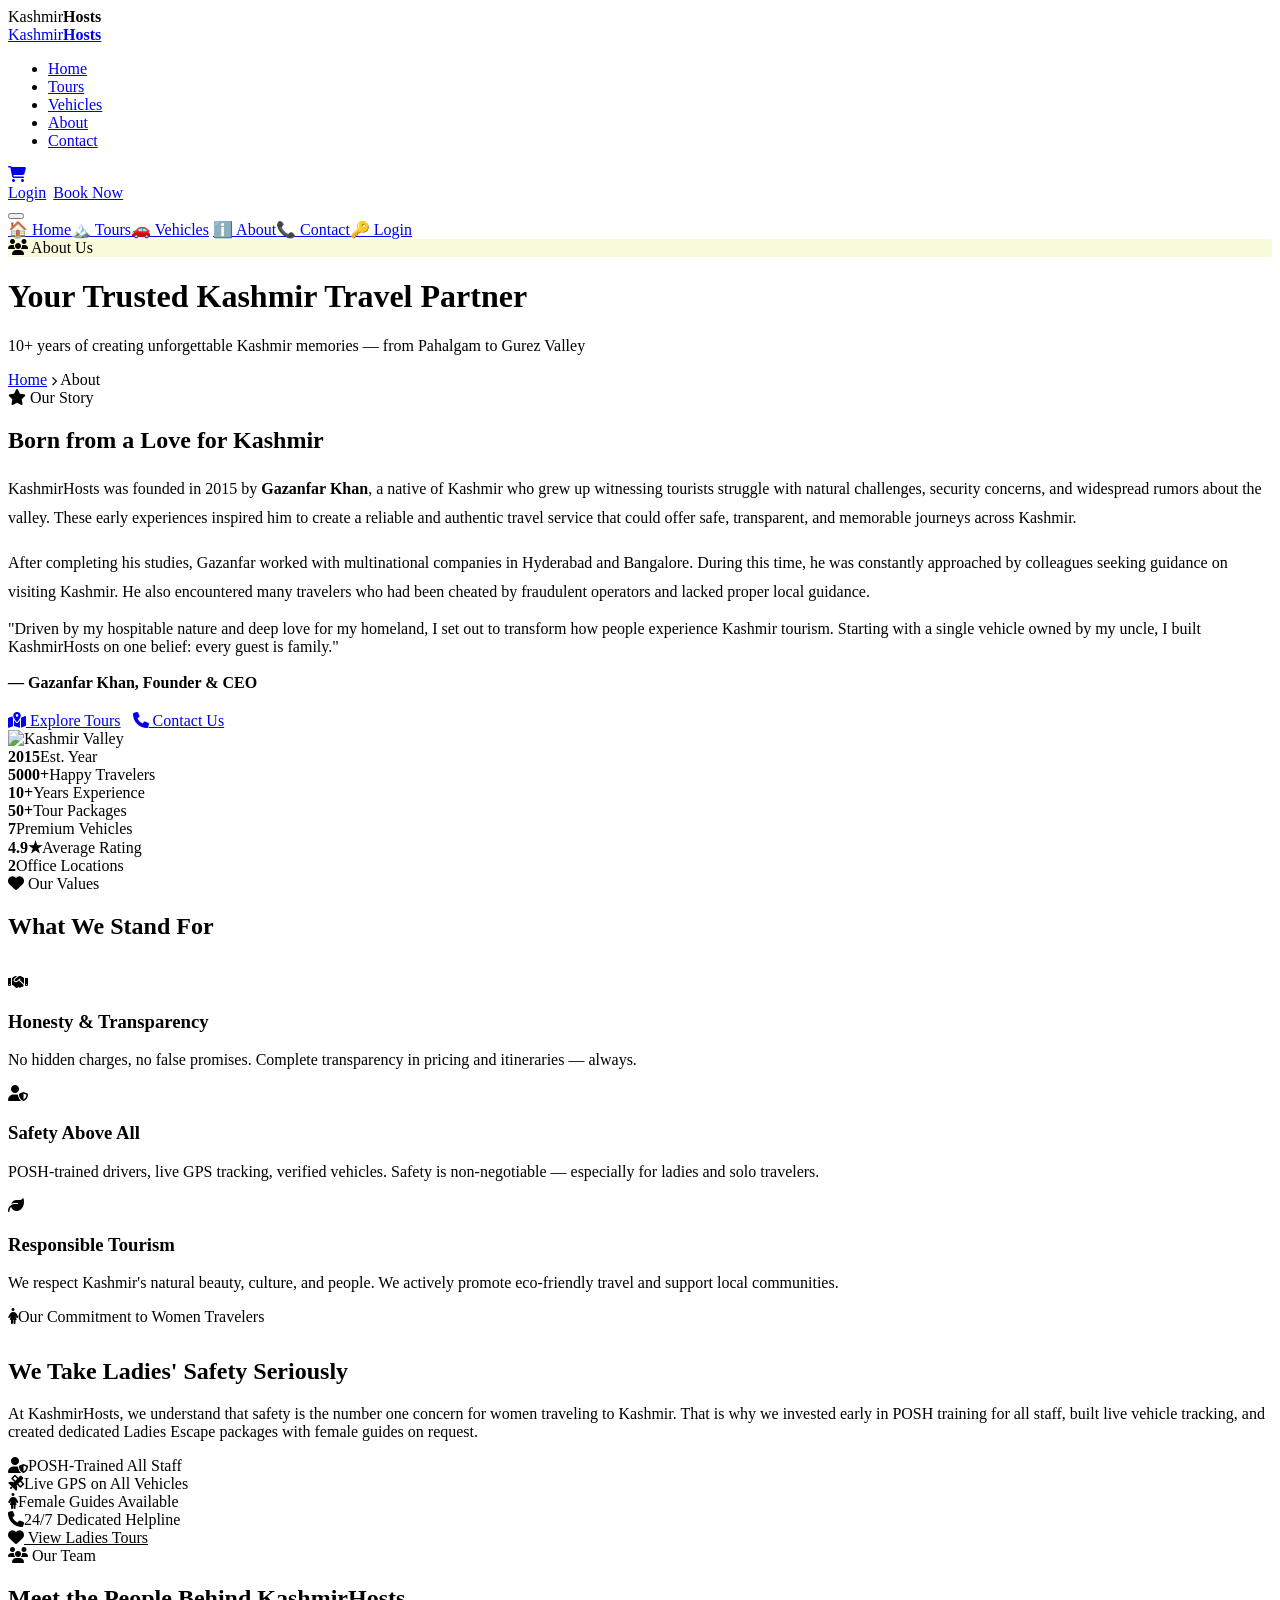
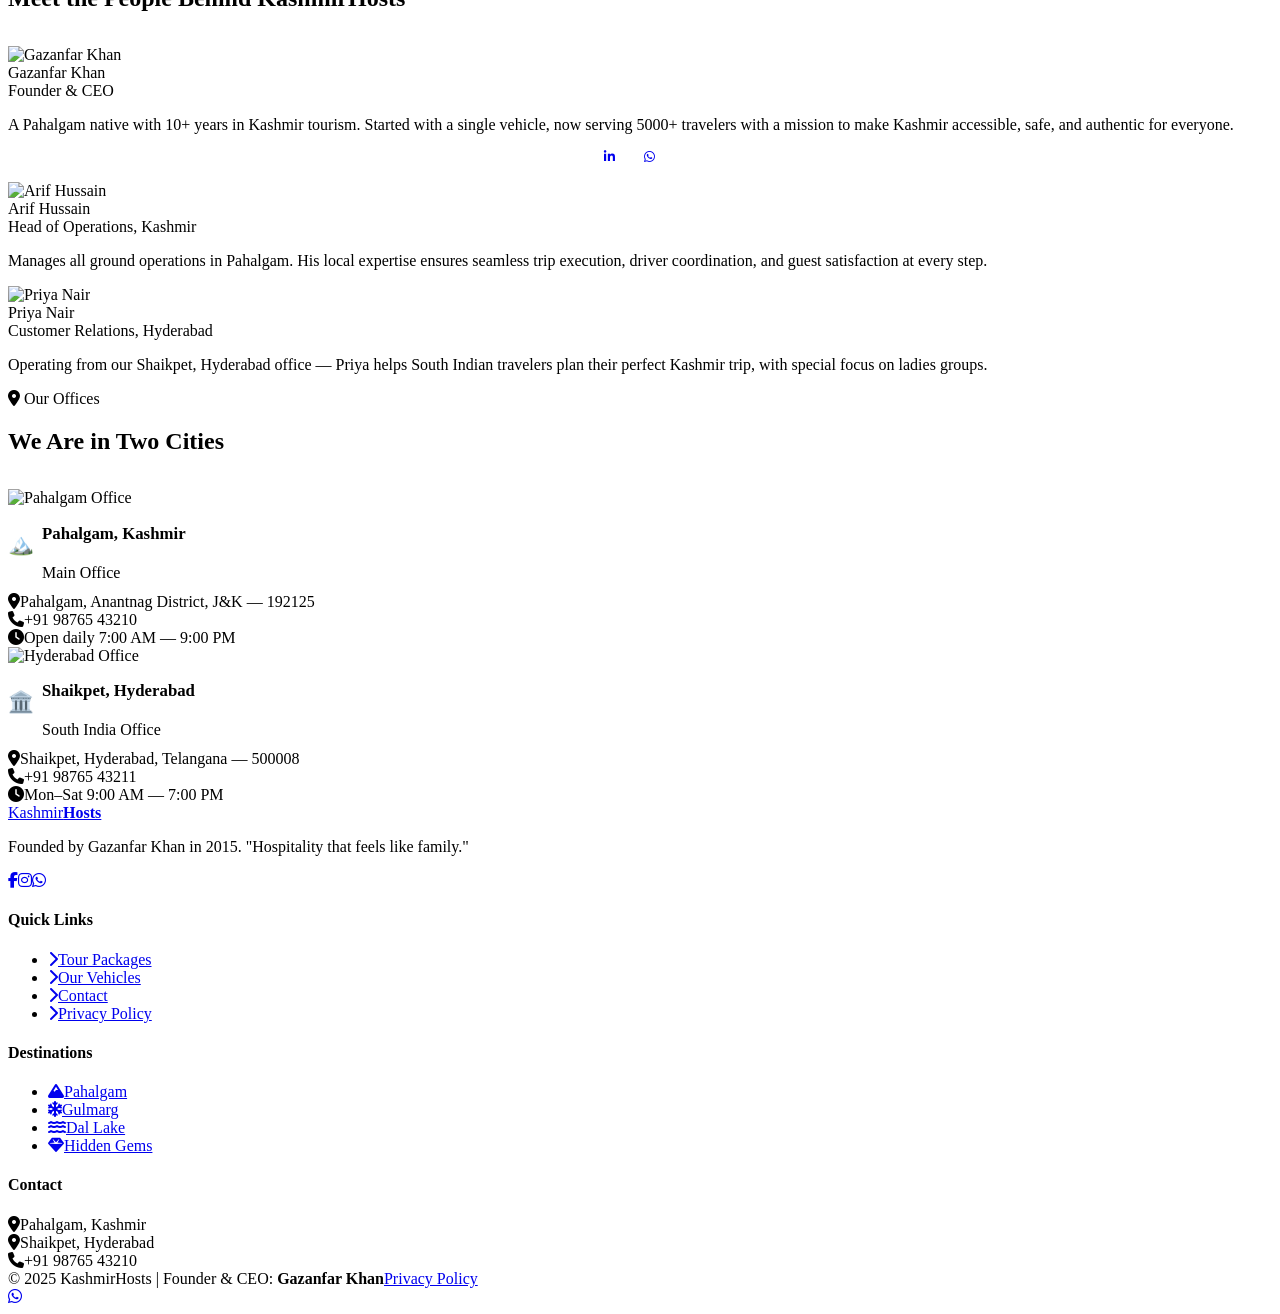
==== about.html @ 7fadfd1e "Add files via upload" ====
<!DOCTYPE html>
<html lang="en">
<head>
  <meta charset="UTF-8"/>
  <meta name="viewport" content="width=device-width,initial-scale=1.0"/>
  <title>About Us — KashmirHosts</title>
  <meta name="description" content="Learn about KashmirHosts — founded by Gazanfar Khan. Offices in Pahalgam Kashmir and Shaikpet Hyderabad."/>
  <link rel="icon" href="data:image/svg+xml,<svg xmlns='http://www.w3.org/2000/svg' viewBox='0 0 100 100'><text y='.9em' font-size='90'>🏔️</text></svg>"/>
  <link rel="stylesheet" href="css/main.css"/>
  <link rel="stylesheet" href="https://cdnjs.cloudflare.com/ajax/libs/font-awesome/6.5.0/css/all.min.css"/>
</head>
<body>
<div id="loader"><div class="ld-logo">Kashmir<b>Hosts</b></div><div class="ld-bar"><div class="ld-fill"></div></div></div>

<nav class="nav" id="navbar">
  <a href="index.html" class="nav-logo">Kashmir<b>Hosts</b></a>
  <ul class="nav-links">
    <li><a href="index.html">Home</a></li><li><a href="tours.html">Tours</a></li>
    <li><a href="cars.html">Vehicles</a></li><li><a href="about.html" class="act">About</a></li>
    <li><a href="contact.html">Contact</a></li>
  </ul>
  <div class="nav-right">
    <a href="book.html" class="nav-cart"><i class="fas fa-shopping-cart"></i><span class="cart-badge" id="cart-badge"></span></a>
    <div id="nav-user-area" style="display:flex;gap:7px;align-items:center"><a href="login.html" class="nbtn nbtn-ghost">Login</a><a href="book.html" class="nbtn nbtn-y">Book Now</a></div>
    <button class="hbg" id="hamburger"><span></span><span></span><span></span></button>
  </div>
</nav>
<div class="mob-menu" id="mob-menu">
  <a href="index.html">&#127968; Home</a><a href="tours.html">&#127956;&#65039; Tours</a><a href="cars.html">&#128663; Vehicles</a>
  <a href="about.html">&#8505;&#65039; About</a><a href="contact.html">&#128222; Contact</a><a href="login.html">&#128273; Login</a>
</div>

<div class="ph"><div class="ph-in">
  <div class="stag fu" style="margin:0 auto 12px;background:rgba(212,230,0,.14);color:var(--y);border-color:rgba(212,230,0,.2)"><i class="fas fa-users"></i> About Us</div>
  <h1 class="fu d1">Your Trusted <b>Kashmir</b> Travel Partner</h1>
  <p class="fu d2">10+ years of creating unforgettable Kashmir memories — from Pahalgam to Gurez Valley</p>
  <div class="bc"><a href="index.html">Home</a> <i class="fas fa-chevron-right" style="font-size:.6rem"></i> <span>About</span></div>
</div></div>

<!-- ABOUT HERO -->
<section class="sec"><div class="con">
  <div class="about-grid">
    <div class="fll">
      <div class="stag"><i class="fas fa-star"></i> Our Story</div>
      <h2 class="sh2">Born from a <span>Love for Kashmir</span></h2>
      <p style="color:var(--g4);line-height:1.82;margin-bottom:14px">KashmirHosts was founded in 2015 by <strong style="color:var(--c)">Gazanfar Khan</strong>, a native of Kashmir who grew up witnessing tourists struggle with natural challenges, security concerns, and widespread rumors about the valley. These early experiences inspired him to create a reliable and authentic travel service that could offer safe, transparent, and memorable journeys across Kashmir.</p>
      <p style="color:var(--g4);line-height:1.82;margin-bottom:14px">After completing his studies, Gazanfar worked with multinational companies in Hyderabad and Bangalore. During this time, he was constantly approached by colleagues seeking guidance on visiting Kashmir. He also encountered many travelers who had been cheated by fraudulent operators and lacked proper local guidance.</p>
      <div class="founder-quote">"Driven by my hospitable nature and deep love for my homeland, I set out to transform how people experience Kashmir tourism. Starting with a single vehicle owned by my uncle, I built KashmirHosts on one belief: every guest is family."<br/><br/><strong style="color:var(--yd)">— Gazanfar Khan, Founder &amp; CEO</strong></div>
      <div style="display:flex;gap:12px;flex-wrap:wrap;margin-top:20px">
        <a href="tours.html" class="btn btn-y"><i class="fas fa-map-marked-alt"></i> Explore Tours</a>
        <a href="contact.html" class="btn btn-oy"><i class="fas fa-phone"></i> Contact Us</a>
      </div>
    </div>
    <div class="fr">
      <div class="about-img">
        <img src="https://images.unsplash.com/photo-1569074187119-c87815b476da?w=800&q=80" alt="Kashmir Valley"/>
        <div class="about-badge"><strong>2015</strong><span>Est. Year</span></div>
      </div>
    </div>
  </div>
</div></section>

<!-- MILESTONES -->
<section class="sec-sm bg-g1"><div class="con">
  <div class="milestone-row">
    <div class="milestone fu"><strong>5000+</strong><span>Happy Travelers</span></div>
    <div class="milestone fu d1"><strong>10+</strong><span>Years Experience</span></div>
    <div class="milestone fu d2"><strong>50+</strong><span>Tour Packages</span></div>
    <div class="milestone fu d3"><strong>7</strong><span>Premium Vehicles</span></div>
    <div class="milestone fu d4"><strong>4.9&#9733;</strong><span>Average Rating</span></div>
    <div class="milestone fu d5"><strong>2</strong><span>Office Locations</span></div>
  </div>
</div></section>

<!-- VALUES -->
<section class="sec"><div class="con">
  <div class="tc" style="margin-bottom:34px">
    <div class="stag fu"><i class="fas fa-heart"></i> Our Values</div>
    <h2 class="sh2 fu d1">What We <span>Stand For</span></h2>
  </div>
  <div class="g3">
    <div class="val-card fu d1"><div class="val-ic"><i class="fas fa-handshake"></i></div><h3>Honesty &amp; Transparency</h3><p>No hidden charges, no false promises. Complete transparency in pricing and itineraries — always.</p></div>
    <div class="val-card fu d2"><div class="val-ic"><i class="fas fa-user-shield"></i></div><h3>Safety Above All</h3><p>POSH-trained drivers, live GPS tracking, verified vehicles. Safety is non-negotiable — especially for ladies and solo travelers.</p></div>
    <div class="val-card fu d3"><div class="val-ic"><i class="fas fa-leaf"></i></div><h3>Responsible Tourism</h3><p>We respect Kashmir's natural beauty, culture, and people. We actively promote eco-friendly travel and support local communities.</p></div>
  </div>
</div></section>

<!-- LADIES COMMITMENT -->
<section class="sec bg-pk-pale"><div class="con">
  <div class="ladies-banner fu">
    <div>
      <div class="stag stag-pk" style="display:inline-flex;margin-bottom:12px"><i class="fas fa-female"></i> Our Commitment to Women Travelers</div>
      <h2>We Take Ladies' Safety Seriously</h2>
      <p>At KashmirHosts, we understand that safety is the number one concern for women traveling to Kashmir. That is why we invested early in POSH training for all staff, built live vehicle tracking, and created dedicated Ladies Escape packages with female guides on request.</p>
      <div class="lbfeats" style="margin-top:14px">
        <div class="lbf"><i class="fas fa-user-shield"></i><span>POSH-Trained All Staff</span></div>
        <div class="lbf"><i class="fas fa-satellite"></i><span>Live GPS on All Vehicles</span></div>
        <div class="lbf"><i class="fas fa-female"></i><span>Female Guides Available</span></div>
        <div class="lbf"><i class="fas fa-phone"></i><span>24/7 Dedicated Helpline</span></div>
      </div>
    </div>
    <a href="tours.html" class="btn btn-w" style="color:var(--pkd);flex-shrink:0"><i class="fas fa-heart"></i> View Ladies Tours</a>
  </div>
</div></section>

<!-- TEAM -->
<section class="sec bg-cream"><div class="con">
  <div class="tc" style="margin-bottom:34px">
    <div class="stag fu"><i class="fas fa-users"></i> Our Team</div>
    <h2 class="sh2 fu d1">Meet the <span>People</span> Behind KashmirHosts</h2>
  </div>
  <div class="g3">
    <div class="team-card fu d1">
      <img class="team-img" src="https://images.unsplash.com/photo-1507003211169-0a1dd7228f2d?w=400&q=80" alt="Gazanfar Khan"/>
      <div class="team-body"><div class="t-name">Gazanfar Khan</div><div class="t-role">Founder &amp; CEO</div>
      <p class="t-desc">A Pahalgam native with 10+ years in Kashmir tourism. Started with a single vehicle, now serving 5000+ travelers with a mission to make Kashmir accessible, safe, and authentic for everyone.</p>
      <div style="display:flex;justify-content:center;gap:8px;margin-top:12px">
        <a href="#" class="sb" style="width:32px;height:32px;font-size:.78rem"><i class="fab fa-linkedin-in"></i></a>
        <a href="https://wa.me/919876543210" class="sb" style="width:32px;height:32px;font-size:.78rem"><i class="fab fa-whatsapp"></i></a>
      </div></div>
    </div>
    <div class="team-card fu d2">
      <img class="team-img" src="https://images.unsplash.com/photo-1500648767791-00dcc994a43e?w=400&q=80" alt="Arif Hussain"/>
      <div class="team-body"><div class="t-name">Arif Hussain</div><div class="t-role">Head of Operations, Kashmir</div>
      <p class="t-desc">Manages all ground operations in Pahalgam. His local expertise ensures seamless trip execution, driver coordination, and guest satisfaction at every step.</p></div>
    </div>
    <div class="team-card fu d3">
      <img class="team-img" src="https://images.unsplash.com/photo-1573496359142-b8d87734a5a2?w=400&q=80" alt="Priya Nair"/>
      <div class="team-body"><div class="t-name">Priya Nair</div><div class="t-role">Customer Relations, Hyderabad</div>
      <p class="t-desc">Operating from our Shaikpet, Hyderabad office — Priya helps South Indian travelers plan their perfect Kashmir trip, with special focus on ladies groups.</p></div>
    </div>
  </div>
</div></section>

<!-- LOCATIONS -->
<section class="sec"><div class="con">
  <div class="tc" style="margin-bottom:34px">
    <div class="stag fu"><i class="fas fa-map-marker-alt"></i> Our Offices</div>
    <h2 class="sh2 fu d1">We Are in <span>Two Cities</span></h2>
  </div>
  <div class="loc-grid">
    <div class="loc-card fll">
      <img class="loc-img" src="https://images.unsplash.com/photo-1595815771614-ade9d652a65d?w=700&q=80" alt="Pahalgam Office"/>
      <div class="loc-body">
        <div style="display:flex;align-items:center;gap:8px;margin-bottom:11px">
          <span style="font-size:1.3rem">&#127956;&#65039;</span>
          <div><h3 style="font-family:var(--ffh);font-size:1.05rem;font-weight:700;color:var(--c)">Pahalgam, Kashmir</h3><span class="bdg bdg-y" style="margin-top:3px;display:inline-flex">Main Office</span></div>
        </div>
        <div class="ft-ci" style="color:var(--g4)"><i class="fas fa-map-marker-alt" style="color:var(--yd)"></i><span>Pahalgam, Anantnag District, J&amp;K — 192125</span></div>
        <div class="ft-ci" style="color:var(--g4)"><i class="fas fa-phone" style="color:var(--yd)"></i><span>+91 98765 43210</span></div>
        <div class="ft-ci" style="color:var(--g4)"><i class="fas fa-clock" style="color:var(--yd)"></i><span>Open daily 7:00 AM — 9:00 PM</span></div>
      </div>
    </div>
    <div class="loc-card fr">
      <img class="loc-img" src="https://images.unsplash.com/photo-1587474260584-136574528ed5?w=700&q=80" alt="Hyderabad Office"/>
      <div class="loc-body">
        <div style="display:flex;align-items:center;gap:8px;margin-bottom:11px">
          <span style="font-size:1.3rem">&#127963;&#65039;</span>
          <div><h3 style="font-family:var(--ffh);font-size:1.05rem;font-weight:700;color:var(--c)">Shaikpet, Hyderabad</h3><span class="bdg bdg-g" style="margin-top:3px;display:inline-flex">South India Office</span></div>
        </div>
        <div class="ft-ci" style="color:var(--g4)"><i class="fas fa-map-marker-alt" style="color:var(--yd)"></i><span>Shaikpet, Hyderabad, Telangana — 500008</span></div>
        <div class="ft-ci" style="color:var(--g4)"><i class="fas fa-phone" style="color:var(--yd)"></i><span>+91 98765 43211</span></div>
        <div class="ft-ci" style="color:var(--g4)"><i class="fas fa-clock" style="color:var(--yd)"></i><span>Mon–Sat 9:00 AM — 7:00 PM</span></div>
      </div>
    </div>
  </div>
</div></section>

<footer>
  <div class="ft">
    <div class="ft-brand"><a href="index.html" class="nav-logo">Kashmir<b>Hosts</b></a><p>Founded by Gazanfar Khan in 2015. "Hospitality that feels like family."</p><div class="ft-soc"><a href="#" class="sb"><i class="fab fa-facebook-f"></i></a><a href="#" class="sb"><i class="fab fa-instagram"></i></a><a href="https://wa.me/919876543210" class="sb"><i class="fab fa-whatsapp"></i></a></div></div>
    <div class="ft-col"><h4>Quick Links</h4><ul class="ft-links"><li><a href="tours.html"><i class="fas fa-chevron-right"></i>Tour Packages</a></li><li><a href="cars.html"><i class="fas fa-chevron-right"></i>Our Vehicles</a></li><li><a href="contact.html"><i class="fas fa-chevron-right"></i>Contact</a></li><li><a href="privacy.html"><i class="fas fa-chevron-right"></i>Privacy Policy</a></li></ul></div>
    <div class="ft-col"><h4>Destinations</h4><ul class="ft-links"><li><a href="tours.html"><i class="fas fa-mountain"></i>Pahalgam</a></li><li><a href="tours.html"><i class="fas fa-snowflake"></i>Gulmarg</a></li><li><a href="tours.html"><i class="fas fa-water"></i>Dal Lake</a></li><li><a href="tours.html"><i class="fas fa-gem"></i>Hidden Gems</a></li></ul></div>
    <div class="ft-col"><h4>Contact</h4><div class="ft-ci"><i class="fas fa-map-marker-alt"></i><span>Pahalgam, Kashmir</span></div><div class="ft-ci"><i class="fas fa-map-marker-alt"></i><span>Shaikpet, Hyderabad</span></div><div class="ft-ci"><i class="fas fa-phone"></i><span>+91 98765 43210</span></div></div>
  </div>
  <div class="fb"><span>&#169; 2025 KashmirHosts | Founder &amp; CEO: <strong style="color:var(--y)">Gazanfar Khan</strong></span><span><a href="privacy.html">Privacy Policy</a></span></div>
</footer>
<a href="https://wa.me/919876543210" class="wa-float" target="_blank" title="Chat on WhatsApp"><i class="fab fa-whatsapp"></i></a>
<div id="toasts"></div>
  <script src="https://www.gstatic.com/firebasejs/10.12.2/firebase-app-compat.js"></script>
  <script src="https://www.gstatic.com/firebasejs/10.12.2/firebase-auth-compat.js"></script>
  <script src="https://www.gstatic.com/firebasejs/10.12.2/firebase-firestore-compat.js"></script>
  <script>
  firebase.initializeApp({
    apiKey:            "YOUR_API_KEY",
    authDomain:        "YOUR_PROJECT.firebaseapp.com",
    projectId:         "YOUR_PROJECT_ID",
    storageBucket:     "YOUR_PROJECT.appspot.com",
    messagingSenderId: "YOUR_SENDER_ID",
    appId:             "YOUR_APP_ID"
  });
  </script>
  <script src="js/main.js"></script>
</body>
</html>
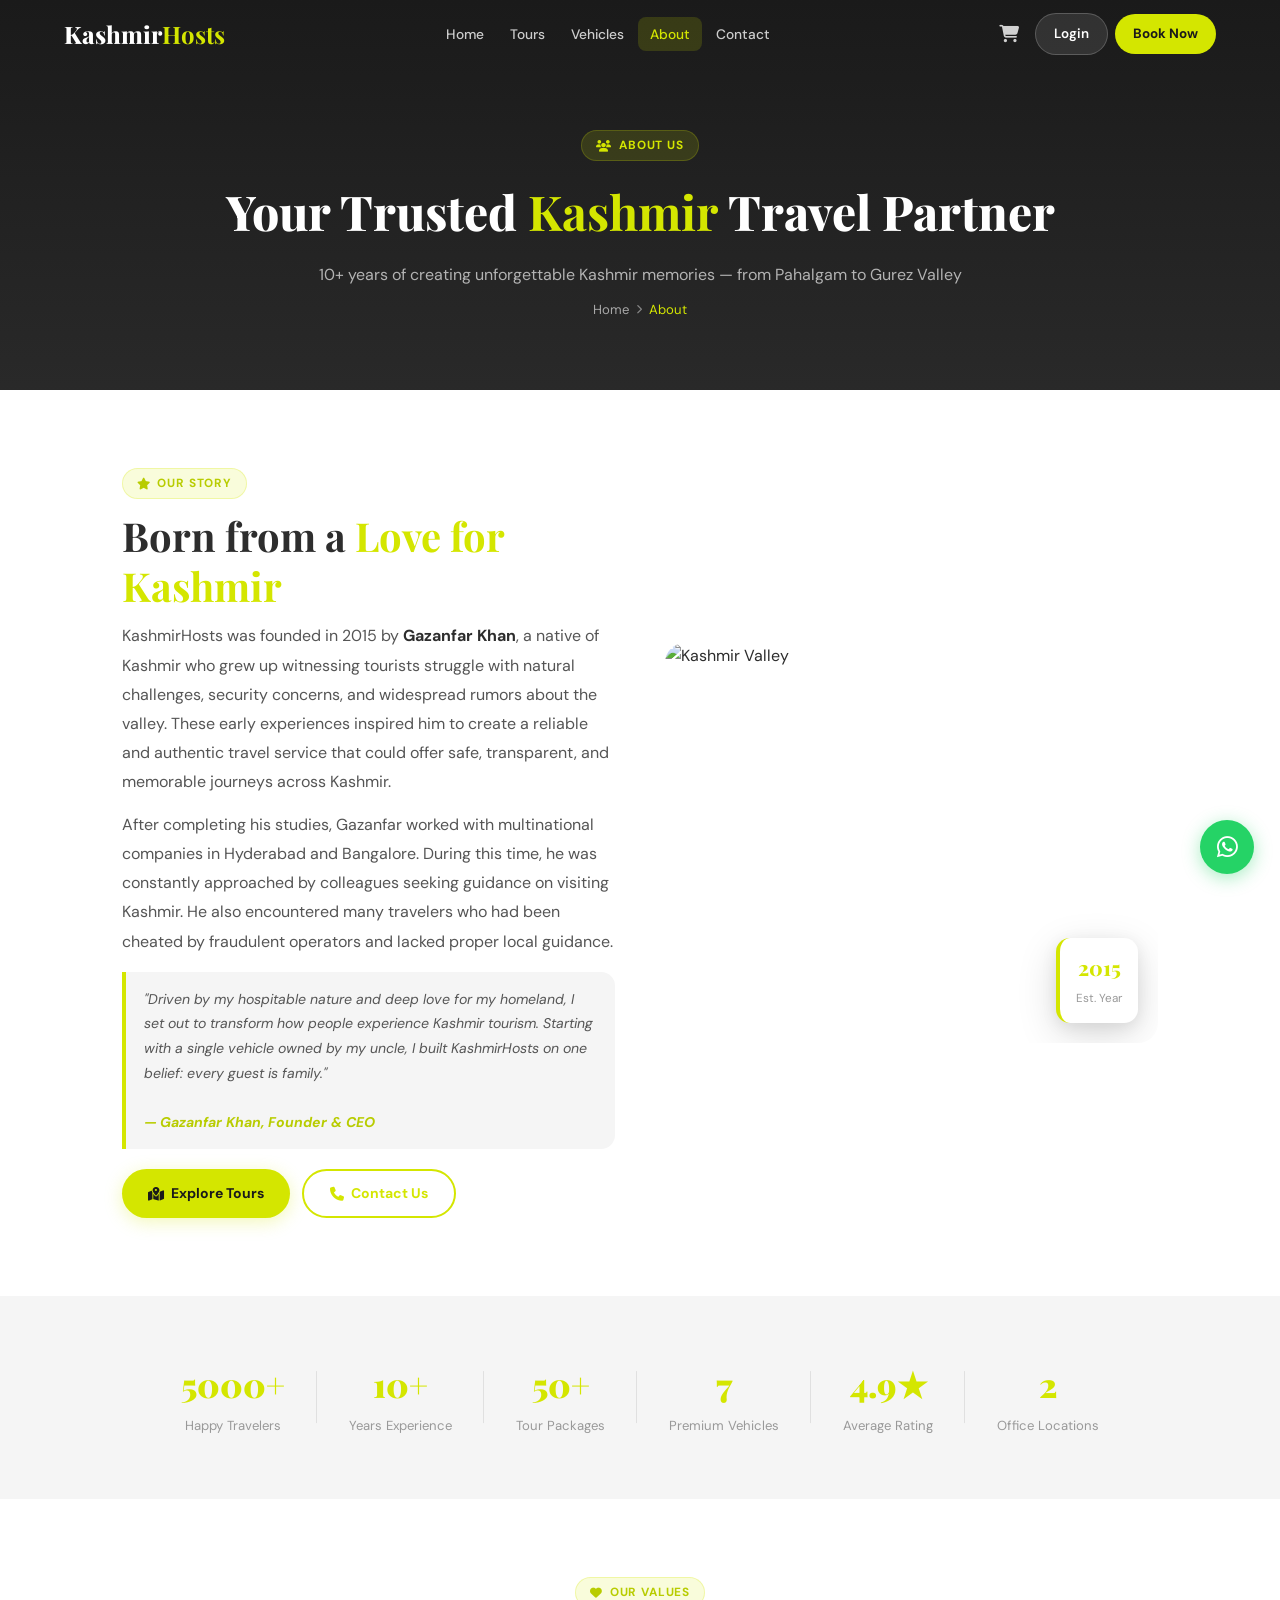
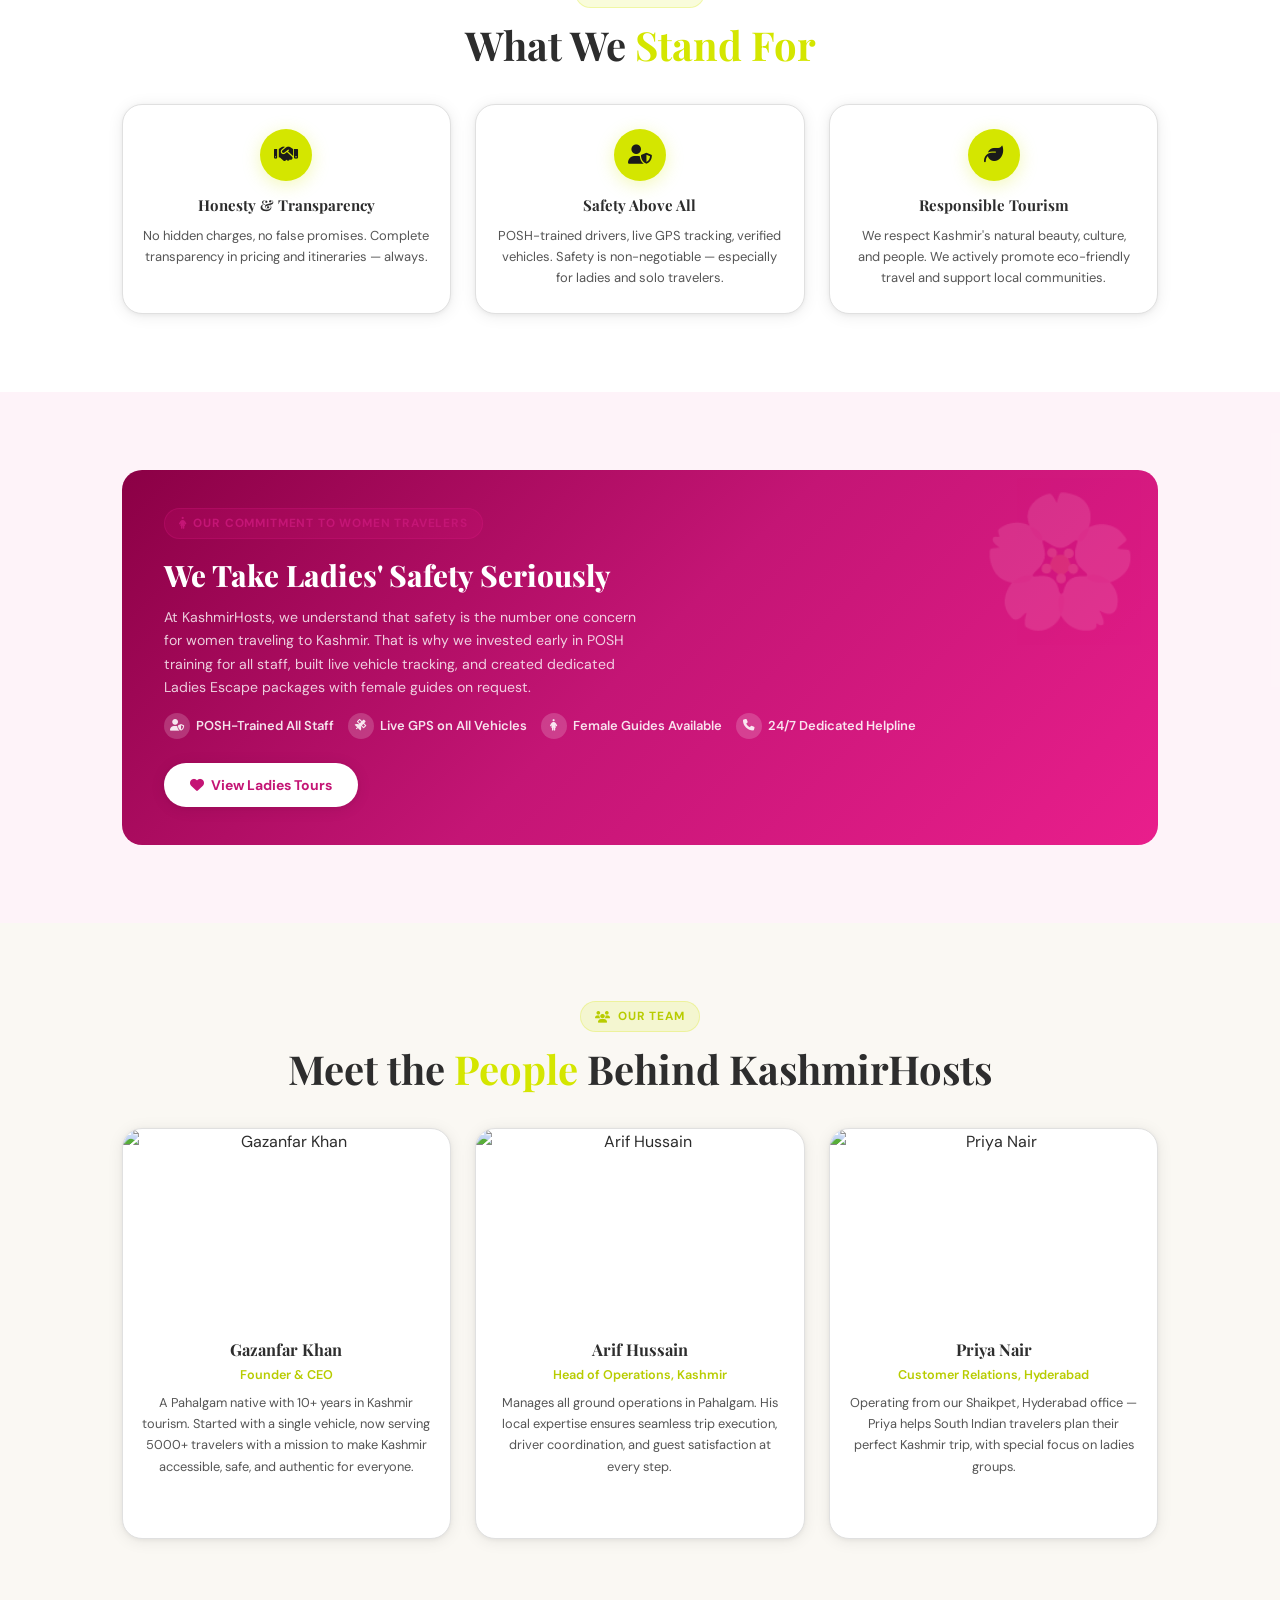
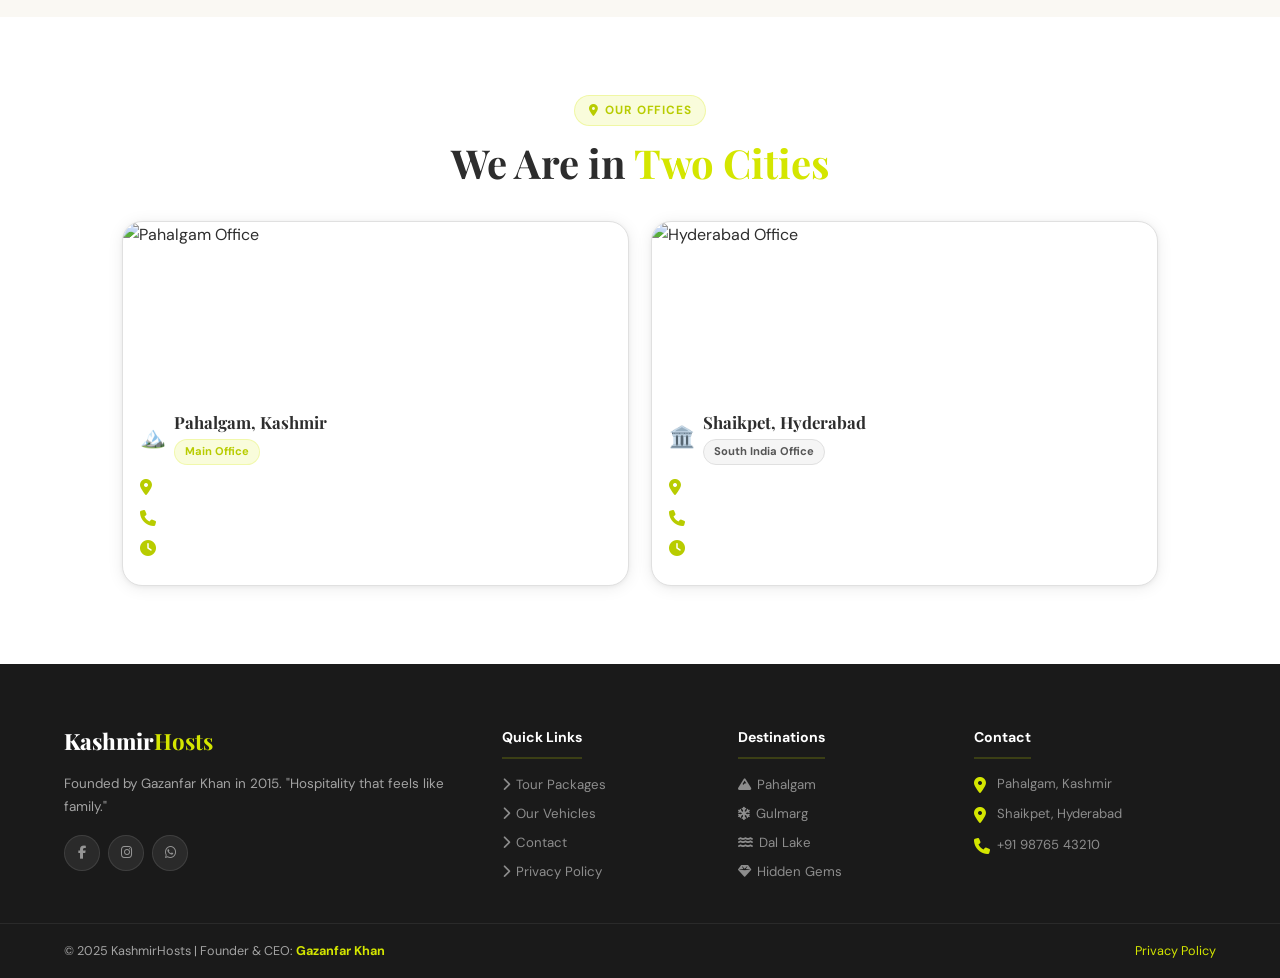
==== commit b6a11e47: "Add files via upload" ====
--- a/about.html
+++ b/about.html
@@ -6,6 +6,7 @@
   <title>About Us — KashmirHosts</title>
   <meta name="description" content="Learn about KashmirHosts — founded by Gazanfar Khan. Offices in Pahalgam Kashmir and Shaikpet Hyderabad."/>
   <link rel="icon" href="data:image/svg+xml,<svg xmlns='http://www.w3.org/2000/svg' viewBox='0 0 100 100'><text y='.9em' font-size='90'>🏔️</text></svg>"/>
+  <link rel="stylesheet" href="css/shared.css"/>
   <link rel="stylesheet" href="css/main.css"/>
   <link rel="stylesheet" href="https://cdnjs.cloudflare.com/ajax/libs/font-awesome/6.5.0/css/all.min.css"/>
 </head>
--- a/css/main.css
+++ b/css/main.css
@@ -0,0 +1,641 @@
+/* ================================================================
+   KASHMIRHOSTS  v4.0  |  Grey · Lemon Yellow · Pink (Ladies)
+   ================================================================ */
+@import url('https://fonts.googleapis.com/css2?family=Playfair+Display:wght@500;700;800&family=DM+Sans:wght@300;400;500;600&display=swap');
+
+:root{
+  /* Lemon Yellow */
+  --y:#d4e600; --yd:#b8cc00; --yl:rgba(212,230,0,.14); --yp:rgba(212,230,0,.06);
+  /* Charcoal */
+  --c:#2d2d2d; --c2:#1a1a1a; --c3:#3d3d3d;
+  /* Grey scale */
+  --g1:#f5f5f5; --g2:#e0e0e0; --g3:#999; --g4:#555;
+  /* Pink (Ladies) */
+  --pk:#e91e8c; --pkd:#c41575; --pkl:rgba(233,30,140,.12); --pkp:rgba(233,30,140,.05);
+  /* Utility */
+  --wh:#fff; --cream:#faf8f3; --green:#22c55e; --red:#ef4444;
+  /* Shadows */
+  --sh:0 2px 16px rgba(0,0,0,.08),0 1px 4px rgba(0,0,0,.05);
+  --shlg:0 12px 40px rgba(0,0,0,.14),0 4px 16px rgba(0,0,0,.08);
+  --shy:0 4px 18px rgba(212,230,0,.28);
+  --shpk:0 4px 18px rgba(233,30,140,.28);
+  /* Radii */
+  --r:14px; --rsm:8px; --rlg:20px; --pill:99px;
+  --ease:all .3s cubic-bezier(.4,0,.2,1);
+  --ffh:'Playfair Display',Georgia,serif;
+  --ff:'DM Sans',sans-serif;
+}
+*,*::before,*::after{box-sizing:border-box;margin:0;padding:0}
+html{scroll-behavior:smooth}
+body{font-family:var(--ff);color:var(--c);background:var(--wh);line-height:1.6;overflow-x:hidden}
+img{max-width:100%;display:block}
+a{text-decoration:none;color:inherit}
+
+/* LOADER */
+#loader{position:fixed;inset:0;z-index:9999;background:var(--c2);display:flex;align-items:center;justify-content:center;flex-direction:column;gap:18px;transition:opacity .6s,visibility .6s}
+#loader.gone{opacity:0;visibility:hidden;pointer-events:none}
+.ld-logo{font-family:var(--ffh);font-size:2.2rem;font-weight:800;color:var(--wh)}
+.ld-logo b{color:var(--y)}
+.ld-bar{width:200px;height:3px;background:rgba(255,255,255,.1);border-radius:var(--pill);overflow:hidden}
+.ld-fill{height:100%;width:0;background:var(--y);border-radius:var(--pill);animation:ldFill 1.8s ease forwards}
+@keyframes ldFill{to{width:100%}}
+
+/* NAVBAR */
+.nav{position:fixed;top:0;left:0;right:0;z-index:1000;height:68px;padding:0 5%;display:flex;align-items:center;justify-content:space-between;transition:var(--ease)}
+.nav.solid{background:rgba(26,26,26,.97);backdrop-filter:blur(20px);box-shadow:0 2px 20px rgba(0,0,0,.4);border-bottom:1px solid rgba(212,230,0,.12)}
+.nav-logo{font-family:var(--ffh);font-size:1.5rem;font-weight:800;color:var(--wh)}
+.nav-logo b{color:var(--y)}
+.nav-links{display:flex;align-items:center;gap:2px;list-style:none}
+.nav-links a{padding:8px 12px;border-radius:var(--rsm);font-size:.86rem;font-weight:500;color:rgba(255,255,255,.78);transition:var(--ease)}
+.nav-links a:hover,.nav-links a.act{background:rgba(212,230,0,.16);color:var(--y)}
+.nav-right{display:flex;align-items:center;gap:8px}
+.nav-cart{position:relative;padding:8px;cursor:pointer;color:rgba(255,255,255,.8);font-size:1.1rem;transition:var(--ease)}
+.nav-cart:hover{color:var(--y)}
+.cart-badge{position:absolute;top:-4px;right:-4px;width:18px;height:18px;border-radius:50%;background:var(--y);color:var(--c2);font-size:.6rem;font-weight:800;display:none;align-items:center;justify-content:center}
+.cart-badge.on{display:flex}
+.nbtn{padding:9px 18px;border-radius:var(--pill);font-size:.84rem;font-weight:600;cursor:pointer;border:none;font-family:var(--ff);transition:var(--ease);white-space:nowrap}
+.nbtn-ghost{background:rgba(255,255,255,.1);color:var(--wh);border:1px solid rgba(255,255,255,.2)}
+.nbtn-ghost:hover{background:rgba(212,230,0,.18);border-color:rgba(212,230,0,.4);color:var(--y)}
+.nbtn-y{background:var(--y);color:var(--c2);font-weight:700}
+.nbtn-y:hover{background:var(--yd);transform:translateY(-1px)}
+.hbg{display:none;flex-direction:column;gap:5px;cursor:pointer;padding:5px;background:none;border:none}
+.hbg span{width:24px;height:2px;background:rgba(255,255,255,.8);border-radius:2px;transition:var(--ease);display:block}
+.hbg.open span:nth-child(1){transform:rotate(45deg) translate(5px,5px)}
+.hbg.open span:nth-child(2){opacity:0}
+.hbg.open span:nth-child(3){transform:rotate(-45deg) translate(5px,-5px)}
+.mob-menu{position:fixed;top:68px;left:0;right:0;background:var(--c2);z-index:999;padding:14px;box-shadow:0 10px 30px rgba(0,0,0,.5);display:none;flex-direction:column;gap:3px;border-bottom:2px solid rgba(212,230,0,.15);animation:slideD .3s ease}
+.mob-menu.open{display:flex}
+@keyframes slideD{from{opacity:0;transform:translateY(-8px)}to{opacity:1;transform:none}}
+.mob-menu a{padding:11px 14px;border-radius:var(--rsm);color:rgba(255,255,255,.72);font-weight:500;transition:var(--ease)}
+.mob-menu a:hover{background:rgba(212,230,0,.1);color:var(--y)}
+
+/* WHATSAPP */
+.wa-float{position:fixed;bottom:26px;right:26px;z-index:900;width:54px;height:54px;border-radius:50%;background:#25D366;display:flex;align-items:center;justify-content:center;color:#fff;font-size:1.5rem;box-shadow:0 4px 18px rgba(37,211,102,.4);animation:waPulse 2.5s infinite;transition:var(--ease)}
+.wa-float:hover{transform:scale(1.1)}
+@keyframes waPulse{0%,100%{box-shadow:0 4px 18px rgba(37,211,102,.4)}50%{box-shadow:0 4px 28px rgba(37,211,102,.65),0 0 0 8px rgba(37,211,102,.1)}}
+
+/* TOAST */
+#toasts{position:fixed;bottom:90px;right:22px;z-index:9000;display:flex;flex-direction:column;gap:8px;pointer-events:none}
+.toast{background:var(--c2);color:var(--wh);border-radius:var(--r);padding:13px 17px;box-shadow:var(--shlg);display:flex;align-items:center;gap:10px;min-width:250px;border-left:4px solid var(--y);font-size:.875rem;font-weight:500;animation:toastIn .4s ease;pointer-events:auto}
+.toast.ok{border-left-color:var(--green)}.toast.err{border-left-color:var(--red)}.toast.warn{border-left-color:#f97316}
+@keyframes toastIn{from{opacity:0;transform:translateX(22px)}to{opacity:1;transform:none}}
+
+/* BUTTONS */
+.btn{display:inline-flex;align-items:center;justify-content:center;gap:7px;padding:11px 26px;border-radius:var(--pill);font-family:var(--ff);font-size:.875rem;font-weight:700;cursor:pointer;border:none;transition:var(--ease);white-space:nowrap}
+.btn-y{background:var(--y);color:var(--c2);box-shadow:var(--shy)}
+.btn-y:hover{background:var(--yd);transform:translateY(-2px);box-shadow:0 8px 24px rgba(212,230,0,.38)}
+.btn-c{background:var(--c);color:var(--wh)}
+.btn-c:hover{background:var(--c2);transform:translateY(-2px)}
+.btn-oy{background:transparent;color:var(--y);border:2px solid var(--y)}
+.btn-oy:hover{background:var(--y);color:var(--c2)}
+.btn-ow{background:transparent;color:var(--wh);border:2px solid rgba(255,255,255,.45)}
+.btn-ow:hover{background:rgba(255,255,255,.1);border-color:var(--wh)}
+.btn-w{background:var(--wh);color:var(--c2);box-shadow:var(--sh)}
+.btn-w:hover{transform:translateY(-2px);box-shadow:var(--shlg)}
+.btn-pk{background:var(--pk);color:var(--wh);box-shadow:var(--shpk)}
+.btn-pk:hover{background:var(--pkd);transform:translateY(-2px)}
+.btn-opk{background:transparent;color:var(--pk);border:2px solid var(--pk)}
+.btn-opk:hover{background:var(--pk);color:var(--wh)}
+.btn-red{background:var(--red);color:var(--wh)}.btn-red:hover{background:#dc2626}
+.btn-sm{padding:8px 18px;font-size:.8rem}
+.btn-lg{padding:14px 34px;font-size:.95rem}
+.btn-bl{width:100%;display:flex}
+.btn:disabled{opacity:.5;cursor:not-allowed;transform:none!important}
+
+/* SECTION */
+.stag{display:inline-flex;align-items:center;gap:7px;background:var(--yl);color:var(--yd);border:1px solid rgba(212,230,0,.25);padding:5px 14px;border-radius:var(--pill);font-size:.74rem;font-weight:700;text-transform:uppercase;letter-spacing:.07em;margin-bottom:12px}
+.stag-pk{background:var(--pkl)!important;color:var(--pkd)!important;border-color:rgba(233,30,140,.2)!important}
+.sh2{font-family:var(--ffh);font-size:clamp(1.6rem,3.8vw,2.5rem);font-weight:700;line-height:1.24;color:var(--c);margin-bottom:11px}
+.sh2 span,.sh2 b{color:var(--y)}
+.sdesc{color:var(--g4);font-size:.95rem;max-width:540px;line-height:1.75}
+.sec{padding:78px 5%}
+.sec-sm{padding:40px 5%}
+.con{max-width:1260px;margin:0 auto;padding:0 5%}
+.tc{text-align:center}.tc .sdesc{margin:0 auto}
+.bg-g1{background:var(--g1)}.bg-cream{background:var(--cream)}.bg-dark{background:var(--c2)}.bg-c{background:var(--c)}.bg-pk-pale{background:var(--pkp)}
+.divider{height:1px;background:var(--g2);margin:14px 0}
+.g2{display:grid;grid-template-columns:repeat(2,1fr);gap:24px}
+.g3{display:grid;grid-template-columns:repeat(3,1fr);gap:24px}
+.g4{display:grid;grid-template-columns:repeat(4,1fr);gap:20px}
+
+/* CARDS */
+.card{background:var(--wh);border-radius:var(--rlg);box-shadow:var(--sh);overflow:hidden;transition:var(--ease);border:1px solid var(--g2)}
+.card:hover{transform:translateY(-5px);box-shadow:var(--shlg)}
+.card-body{padding:20px}
+.card-ti{font-family:var(--ffh);font-size:1.05rem;font-weight:700;color:var(--c);margin-bottom:7px;line-height:1.3}
+.card-de{color:var(--g4);font-size:.84rem;line-height:1.65}
+.card-img{width:100%;aspect-ratio:16/10;object-fit:cover;transition:transform .5s}
+.card:hover .card-img{transform:scale(1.04)}
+.img-wrap{overflow:hidden}
+.ladies-card{border-color:rgba(233,30,140,.2)!important}
+.ladies-card:hover{box-shadow:0 12px 40px rgba(233,30,140,.15),0 4px 16px rgba(0,0,0,.08)!important}
+.ladies-strip{height:4px;background:linear-gradient(90deg,var(--pk),var(--pkd))}
+
+/* BADGES */
+.bdg{display:inline-flex;align-items:center;gap:4px;padding:3px 10px;border-radius:var(--pill);font-size:.7rem;font-weight:700}
+.bdg-y{background:var(--yl);color:var(--yd);border:1px solid rgba(212,230,0,.22)}
+.bdg-g{background:var(--g1);color:var(--g4);border:1px solid var(--g2)}
+.bdg-c{background:var(--c);color:var(--wh)}
+.bdg-ok{background:#dcfce7;color:#166534}
+.bdg-pk{background:var(--pkl);color:var(--pkd);border:1px solid rgba(233,30,140,.18)}
+.stars{color:var(--y);font-size:.85rem;letter-spacing:1px}
+.price{font-family:var(--ffh);font-size:1.2rem;font-weight:700;color:var(--c)}
+.price-sub{font-size:.74rem;color:var(--g3);font-family:var(--ff)}
+.price-old{text-decoration:line-through;color:var(--g3);font-size:.8rem}
+
+/* FORMS */
+.fg{margin-bottom:15px}
+.flbl{display:block;font-size:.82rem;font-weight:600;color:var(--c);margin-bottom:6px}
+.fc{width:100%;padding:11px 14px;border:2px solid var(--g2);border-radius:var(--rsm);font-family:var(--ff);font-size:.88rem;color:var(--c);background:var(--wh);outline:none;transition:var(--ease)}
+.fc:focus{border-color:var(--y);box-shadow:0 0 0 3px rgba(212,230,0,.14)}
+.fc::placeholder{color:#bbb}
+textarea.fc{resize:vertical;min-height:110px}
+.f2{display:grid;grid-template-columns:1fr 1fr;gap:13px}
+.iw{position:relative}
+.iw .ii{position:absolute;left:13px;top:50%;transform:translateY(-50%);color:#bbb;font-size:.82rem;pointer-events:none}
+.iw .fc{padding-left:37px}
+.iw .eye{position:absolute;right:11px;top:50%;transform:translateY(-50%);background:none;border:none;color:#bbb;cursor:pointer;font-size:.8rem}
+.iw .eye:hover{color:var(--y)}
+
+/* ALERTS */
+.alert{padding:11px 14px;border-radius:var(--rsm);font-size:.86rem;margin-bottom:13px;display:flex;align-items:center;gap:8px}
+.al-e{background:#fee2e2;color:#991b1b;border:1px solid rgba(239,68,68,.2)}
+.al-s{background:#dcfce7;color:#166534;border:1px solid rgba(34,197,94,.2)}
+.al-i{background:var(--yl);color:var(--yd);border:1px solid rgba(212,230,0,.25)}
+
+/* PAGE HERO */
+.ph{padding:130px 5% 70px;background:var(--c2);text-align:center;position:relative;overflow:hidden}
+.ph::before{content:'';position:absolute;inset:0;background:url('https://images.unsplash.com/photo-1595815771614-ade9d652a65d?w=1600&q=80') center/cover;opacity:.08}
+.ph::after{content:'';position:absolute;inset:0;background:linear-gradient(to bottom,rgba(26,26,26,.9),rgba(45,45,45,.8))}
+.ph-in{position:relative;z-index:1}
+.ph h1{font-family:var(--ffh);font-size:clamp(1.85rem,4.5vw,3rem);font-weight:800;color:var(--wh);margin-bottom:12px}
+.ph h1 b{color:var(--y)}
+.ph p{color:rgba(255,255,255,.65);font-size:1rem}
+.bc{display:flex;align-items:center;justify-content:center;gap:7px;margin-top:12px;color:rgba(255,255,255,.45);font-size:.82rem}
+.bc a{color:rgba(255,255,255,.6)}.bc a:hover{color:var(--y)}.bc span{color:var(--y)}
+
+/* FOOTER */
+footer{background:var(--c2);color:rgba(255,255,255,.6)}
+.ft{padding:60px 5% 40px;display:grid;grid-template-columns:2fr 1fr 1fr 1.2fr;gap:34px}
+.ft-brand .nav-logo{color:var(--wh);display:block;margin-bottom:12px;font-size:1.4rem}
+.ft-brand p{font-size:.84rem;line-height:1.75;margin-bottom:16px}
+.ft-soc{display:flex;gap:8px}
+.sb{width:36px;height:36px;border-radius:50%;background:rgba(255,255,255,.07);border:1px solid rgba(255,255,255,.1);display:flex;align-items:center;justify-content:center;color:rgba(255,255,255,.5);font-size:.82rem;transition:var(--ease)}
+.sb:hover{background:var(--y);color:var(--c2);border-color:var(--y);transform:translateY(-2px)}
+.ft-col h4{color:var(--wh);font-size:.88rem;font-weight:700;margin-bottom:15px;padding-bottom:8px;border-bottom:2px solid rgba(212,230,0,.18);display:inline-block}
+.ft-links{list-style:none;display:flex;flex-direction:column;gap:8px}
+.ft-links a{color:rgba(255,255,255,.5);font-size:.83rem;transition:var(--ease);display:flex;align-items:center;gap:6px}
+.ft-links a:hover{color:var(--y);padding-left:3px}
+.ft-ci{display:flex;gap:10px;margin-bottom:11px;align-items:flex-start}
+.ft-ci i{color:var(--y);margin-top:3px;flex-shrink:0;width:13px}
+.ft-ci span,.ft-ci a{font-size:.82rem;line-height:1.5;color:rgba(255,255,255,.5)}
+.ft-ci a{color:var(--y)}
+.fb{border-top:1px solid rgba(255,255,255,.07);padding:17px 5%;display:flex;align-items:center;justify-content:space-between;font-size:.79rem}
+.fb a{color:var(--y)}
+
+/* ANIMATIONS */
+.fu{opacity:0;transform:translateY(24px);transition:opacity .65s ease,transform .65s ease}
+.fll{opacity:0;transform:translateX(-24px);transition:opacity .65s ease,transform .65s ease}
+.fr{opacity:0;transform:translateX(24px);transition:opacity .65s ease,transform .65s ease}
+.fu.vis,.fll.vis,.fr.vis{opacity:1;transform:none}
+.d1{transition-delay:.1s}.d2{transition-delay:.2s}.d3{transition-delay:.3s}.d4{transition-delay:.4s}.d5{transition-delay:.5s}
+
+/* ===================== HOME PAGE ===================== */
+.hero{position:relative;height:100vh;min-height:560px;display:flex;align-items:center;overflow:hidden}
+.hero-slides{position:absolute;inset:0}
+.hs{position:absolute;inset:0;background-size:cover;background-position:center;opacity:0;transition:opacity 1.2s ease}
+.hs.on{opacity:1}
+.h-ov{position:absolute;inset:0;background:linear-gradient(120deg,rgba(26,26,26,.78),rgba(45,45,45,.45),rgba(26,26,26,.65))}
+.h-con{position:relative;z-index:2;padding:0 7%;max-width:760px}
+.h-tag{display:inline-flex;align-items:center;gap:8px;background:rgba(212,230,0,.14);border:1px solid rgba(212,230,0,.32);color:var(--y);padding:7px 16px;border-radius:var(--pill);font-size:.75rem;font-weight:700;text-transform:uppercase;letter-spacing:.08em;margin-bottom:18px}
+.h-title{font-family:var(--ffh);font-size:clamp(2.1rem,5.2vw,3.8rem);font-weight:800;color:var(--wh);line-height:1.15;margin-bottom:16px}
+.h-title b{color:var(--y)}
+.h-sub{font-size:1rem;color:rgba(255,255,255,.72);line-height:1.7;margin-bottom:28px;max-width:500px}
+.h-btns{display:flex;gap:11px;flex-wrap:wrap;margin-bottom:38px}
+.h-stats{display:flex;align-items:center;background:rgba(0,0,0,.4);backdrop-filter:blur(14px);border:1px solid rgba(212,230,0,.18);border-radius:var(--r);padding:16px 22px;width:fit-content;gap:0}
+.hst{text-align:center;padding:0 16px}
+.hst strong{display:block;font-family:var(--ffh);font-size:1.4rem;font-weight:800;color:var(--y)}
+.hst span{font-size:.73rem;color:rgba(255,255,255,.58);white-space:nowrap}
+.hst-d{width:1px;height:32px;background:rgba(255,255,255,.14)}
+.h-dots{position:absolute;bottom:24px;right:5%;z-index:2;display:flex;gap:7px}
+.hdot{width:7px;height:7px;border-radius:50%;background:rgba(255,255,255,.3);cursor:pointer;transition:var(--ease);border:none}
+.hdot.on{background:var(--y);width:22px;border-radius:4px}
+
+/* SEARCH */
+.search-wrap{padding:0 5%;margin-top:-46px;position:relative;z-index:10}
+.search-box{background:var(--wh);border-radius:var(--rlg);box-shadow:0 20px 60px rgba(0,0,0,.14);padding:26px 30px;max-width:960px;margin:0 auto;border:1px solid var(--g2)}
+.s-tabs{display:flex;gap:3px;margin-bottom:18px;border-bottom:2px solid var(--g1)}
+.stab{background:none;border:none;padding:8px 16px;border-radius:var(--rsm) var(--rsm) 0 0;font-family:var(--ff);font-size:.85rem;font-weight:600;color:var(--g3);cursor:pointer;transition:var(--ease);margin-bottom:-2px;border-bottom:2px solid transparent}
+.stab.on{color:var(--c);border-bottom-color:var(--y)}
+.s-fields{display:grid;grid-template-columns:1fr 1fr 1fr auto;gap:13px;align-items:end}
+.sf label{display:flex;align-items:center;gap:5px;font-size:.73rem;font-weight:700;color:var(--g3);text-transform:uppercase;letter-spacing:.04em;margin-bottom:6px}
+.sf label i{color:var(--yd)}
+
+/* FEATURE CARDS */
+.feat{background:var(--wh);border-radius:var(--rlg);padding:26px 20px;text-align:center;box-shadow:var(--sh);border:1px solid var(--g2);transition:var(--ease)}
+.feat:hover{transform:translateY(-4px);box-shadow:var(--shlg);border-color:rgba(212,230,0,.28)}
+.feat-ic{width:56px;height:56px;border-radius:14px;background:var(--yl);border:1px solid rgba(212,230,0,.25);display:flex;align-items:center;justify-content:center;margin:0 auto 14px;font-size:1.3rem;color:var(--yd)}
+.feat h3{font-family:var(--ffh);font-size:.96rem;font-weight:700;margin-bottom:8px;color:var(--c)}
+.feat p{color:var(--g4);font-size:.82rem;line-height:1.65}
+
+/* DESTINATIONS GRID */
+.dest-sec{background:var(--c2)}
+.dest-sec .sh2{color:var(--wh)}
+.dest-grid{display:grid;grid-template-columns:1.4fr 1fr 1fr;grid-template-rows:255px 255px;gap:12px}
+.dc{border-radius:var(--rlg);overflow:hidden;position:relative;background-size:cover;background-position:center;cursor:pointer}
+.dc-lg{grid-row:1/3}
+.dc-ov{position:absolute;inset:0;background:linear-gradient(to top,rgba(26,26,26,.72) 0%,rgba(26,26,26,.05) 58%);transition:opacity .3s}
+.dc:hover .dc-ov{opacity:.6}
+.dc-info{position:absolute;bottom:0;left:0;right:0;padding:18px;transform:translateY(3px);transition:transform .3s}
+.dc:hover .dc-info{transform:none}
+.dc-info h3{font-family:var(--ffh);color:var(--wh);font-size:1.15rem;font-weight:700;margin-bottom:3px}
+.dc-info p{color:rgba(255,255,255,.62);font-size:.78rem}
+.dc-tag{position:absolute;top:12px;right:12px}
+
+/* STEPS */
+.steps{display:grid;grid-template-columns:1fr auto 1fr auto 1fr;gap:14px;align-items:center}
+.step{background:var(--wh);border-radius:var(--rlg);padding:28px 20px;text-align:center;box-shadow:var(--sh);border:1px solid var(--g2);transition:var(--ease)}
+.step:hover{transform:translateY(-4px);box-shadow:var(--shlg);border-color:rgba(212,230,0,.28)}
+.step-n{font-family:var(--ffh);font-size:2.8rem;font-weight:900;color:var(--g1);line-height:1;margin-bottom:8px}
+.step-ic{width:52px;height:52px;border-radius:50%;background:var(--y);display:flex;align-items:center;justify-content:center;margin:0 auto 12px;font-size:1.2rem;color:var(--c2);box-shadow:var(--shy)}
+.step h3{font-family:var(--ffh);font-size:.94rem;font-weight:700;margin-bottom:7px;color:var(--c)}
+.step p{color:var(--g4);font-size:.81rem;line-height:1.6}
+.step-arr{font-size:1.2rem;color:var(--g2);text-align:center}
+
+/* TESTIMONIALS */
+.testi-wrap{position:relative;overflow:hidden;border-radius:var(--rlg)}
+.testi-track{display:flex;gap:20px;transition:transform .5s ease;padding:4px 2px}
+.tcard{min-width:calc(33.333% - 14px);background:var(--wh);border-radius:var(--rlg);padding:24px;box-shadow:var(--sh);flex-shrink:0;border:1px solid var(--g2)}
+.tcard-top{display:flex;align-items:center;gap:11px;margin-bottom:12px}
+.tav{width:44px;height:44px;border-radius:50%;background:var(--y);display:flex;align-items:center;justify-content:center;font-family:var(--ffh);font-size:.95rem;font-weight:800;color:var(--c2);flex-shrink:0}
+.tname{font-weight:700;color:var(--c);margin-bottom:2px;font-size:.87rem}
+.tloc{font-size:.73rem;color:var(--g3)}
+.ttext{color:var(--g4);font-size:.84rem;line-height:1.7;font-style:italic}
+.sl-btn{position:absolute;top:50%;transform:translateY(-50%);width:38px;height:38px;border-radius:50%;background:var(--wh);border:1px solid var(--g2);cursor:pointer;box-shadow:var(--sh);font-size:.88rem;color:var(--c);z-index:5;display:flex;align-items:center;justify-content:center;transition:var(--ease)}
+.sl-btn:hover{background:var(--y);color:var(--c2);border-color:var(--y)}
+.sl-btn.prev{left:6px}.sl-btn.next{right:6px}
+.sl-dots{display:flex;justify-content:center;gap:7px;margin-top:18px}
+.sldot{width:7px;height:7px;border-radius:50%;background:var(--g2);cursor:pointer;border:none;transition:var(--ease)}
+.sldot.on{background:var(--y);width:20px;border-radius:4px}
+
+/* CTA */
+.cta-sec{position:relative;padding:88px 5%;text-align:center;overflow:hidden}
+.cta-bg{position:absolute;inset:0;background-size:cover;background-position:center}
+.cta-ov{position:absolute;inset:0;background:linear-gradient(135deg,rgba(26,26,26,.92),rgba(45,45,45,.88))}
+.cta-con{position:relative;z-index:1}
+.cta-con h2{font-family:var(--ffh);font-size:clamp(1.7rem,3.8vw,2.65rem);font-weight:800;color:var(--wh);margin-bottom:10px}
+.cta-con h2 b{color:var(--y)}.cta-con p{color:rgba(255,255,255,.62);font-size:.98rem;max-width:500px;margin:0 auto}
+
+/* PLAN TRIP */
+.plan-section{background:var(--c);padding:78px 5%;position:relative;overflow:hidden}
+.plan-section::before{content:'';position:absolute;inset:0;background:url('https://images.unsplash.com/photo-1595815771614-ade9d652a65d?w=1600&q=80') center/cover;opacity:.05}
+.plan-inner{position:relative;z-index:1}
+.plan-card{background:rgba(255,255,255,.05);backdrop-filter:blur(20px);border:1px solid rgba(255,255,255,.1);border-radius:var(--rlg);padding:36px}
+.plan-grid{display:grid;grid-template-columns:1fr 1fr 1fr;gap:20px;margin-bottom:24px}
+.plan-lbl{display:flex;align-items:center;gap:6px;font-size:.73rem;font-weight:700;color:rgba(255,255,255,.5);text-transform:uppercase;letter-spacing:.06em;margin-bottom:7px}
+.plan-lbl i{color:var(--y)}
+.plan-fc{width:100%;padding:11px 14px;background:rgba(255,255,255,.08);border:1px solid rgba(255,255,255,.15);border-radius:var(--rsm);font-family:var(--ff);font-size:.88rem;color:var(--wh);outline:none;transition:var(--ease)}
+.plan-fc:focus{border-color:var(--y);background:rgba(212,230,0,.1)}
+.plan-fc option{background:var(--c2);color:var(--wh)}
+.plan-fc::placeholder{color:rgba(255,255,255,.35)}
+.type-pills{display:flex;flex-wrap:wrap;gap:9px;margin-bottom:24px}
+.tpill{background:rgba(255,255,255,.07);border:1px solid rgba(255,255,255,.13);color:rgba(255,255,255,.68);padding:9px 16px;border-radius:var(--pill);font-size:.81rem;font-weight:600;cursor:pointer;transition:var(--ease)}
+.tpill:hover{background:rgba(212,230,0,.14);border-color:rgba(212,230,0,.35);color:var(--y)}
+.tpill.on{background:var(--y);border-color:var(--y);color:var(--c2);box-shadow:var(--shy)}
+.tpill.ladies:hover,.tpill.ladies.on{background:var(--pk);border-color:var(--pk);color:var(--wh);box-shadow:var(--shpk)}
+.dest-tabs{display:flex;gap:8px;flex-wrap:wrap;margin-bottom:16px}
+.dtab-btn{background:rgba(255,255,255,.07);border:1px solid rgba(255,255,255,.12);color:rgba(255,255,255,.58);padding:7px 14px;border-radius:var(--pill);font-size:.78rem;font-weight:600;cursor:pointer;transition:var(--ease)}
+.dtab-btn:hover,.dtab-btn.on{background:var(--y);border-color:var(--y);color:var(--c2)}
+.dest-list{display:grid;grid-template-columns:repeat(4,1fr);gap:10px}
+.dest-item{background:rgba(255,255,255,.06);border:1px solid rgba(255,255,255,.1);border-radius:var(--rsm);padding:12px 13px;cursor:pointer;transition:var(--ease);display:flex;align-items:flex-start;gap:8px}
+.dest-item:hover{background:rgba(212,230,0,.1);border-color:rgba(212,230,0,.25)}
+.dest-item.on{background:rgba(212,230,0,.16);border-color:rgba(212,230,0,.4)}
+.dest-item i{color:rgba(255,255,255,.45);font-size:.8rem;width:14px;text-align:center;margin-top:2px;flex-shrink:0}
+.dest-item.on i{color:var(--y)}
+.dest-nm{color:rgba(255,255,255,.78);font-size:.82rem;font-weight:600;display:block}
+.dest-item.on .dest-nm{color:var(--y)}
+.dest-nt{color:rgba(255,255,255,.35);font-size:.68rem;display:block;margin-top:1px;line-height:1.4}
+.plan-summary{background:rgba(212,230,0,.1);border:1px solid rgba(212,230,0,.22);border-radius:var(--r);padding:16px 20px;margin-top:18px;display:none}
+.plan-summary.show{display:block}
+.plan-summary h4{color:var(--y);font-family:var(--ffh);font-size:.93rem;font-weight:700;margin-bottom:10px}
+.plan-tags{display:flex;flex-wrap:wrap;gap:7px}
+.ptag{background:rgba(255,255,255,.09);color:rgba(255,255,255,.82);padding:4px 11px;border-radius:var(--pill);font-size:.76rem;font-weight:600;border:1px solid rgba(255,255,255,.14)}
+
+/* SERVICES */
+.srv-card{background:var(--wh);border-radius:var(--rlg);padding:28px 22px;box-shadow:var(--sh);border:1px solid var(--g2);transition:var(--ease);text-align:center}
+.srv-card:hover{transform:translateY(-4px);box-shadow:var(--shlg);border-color:rgba(212,230,0,.28)}
+.srv-ic{width:60px;height:60px;border-radius:50%;background:var(--y);display:flex;align-items:center;justify-content:center;margin:0 auto 15px;font-size:1.35rem;color:var(--c2);box-shadow:var(--shy)}
+.srv-card h3{font-family:var(--ffh);font-size:.96rem;font-weight:700;margin-bottom:9px;color:var(--c)}
+.srv-card p{color:var(--g4);font-size:.82rem;line-height:1.65}
+
+/* LADIES BANNER */
+.ladies-banner{background:linear-gradient(135deg,#8B0045,var(--pkd),var(--pk));border-radius:var(--rlg);padding:38px 42px;display:flex;align-items:center;justify-content:space-between;gap:24px;flex-wrap:wrap;position:relative;overflow:hidden}
+.ladies-banner::before{content:'🌸';position:absolute;right:18px;top:-10px;font-size:8rem;opacity:.15;pointer-events:none}
+.ladies-banner h2{font-family:var(--ffh);font-size:clamp(1.3rem,3vw,1.85rem);font-weight:800;color:var(--wh);margin-bottom:8px}
+.ladies-banner p{color:rgba(255,255,255,.8);font-size:.88rem;line-height:1.65;max-width:480px}
+.lbfeats{display:flex;gap:14px;flex-wrap:wrap;margin-top:14px}
+.lbf{display:flex;align-items:center;gap:6px;color:rgba(255,255,255,.88);font-size:.81rem;font-weight:600}
+.lbf i{background:rgba(255,255,255,.18);width:26px;height:26px;border-radius:50%;display:flex;align-items:center;justify-content:center;font-size:.72rem;flex-shrink:0}
+
+/* ===================== TOURS PAGE ===================== */
+.tfilter{display:flex;align-items:center;gap:8px;flex-wrap:wrap;background:var(--wh);padding:15px 18px;border-radius:var(--rlg);box-shadow:var(--sh);border:1px solid var(--g2)}
+.fbtn{background:var(--g1);border:1px solid var(--g2);padding:7px 14px;border-radius:var(--pill);font-family:var(--ff);font-size:.8rem;font-weight:600;color:var(--g4);cursor:pointer;transition:var(--ease)}
+.fbtn:hover,.fbtn.on{background:var(--y);color:var(--c2);border-color:var(--y)}
+.fbtn[data-cat="ladies"]:hover,.fbtn[data-cat="ladies"].on{background:var(--pk);color:var(--wh);border-color:var(--pk)}
+.fsort{margin-left:auto}
+.tc-wrap{position:relative;overflow:hidden}
+.tc-img{width:100%;height:198px;object-fit:cover;transition:transform .5s}
+.card:hover .tc-img{transform:scale(1.05)}
+.tc-badges{position:absolute;top:11px;left:11px;display:flex;gap:5px;flex-wrap:wrap}
+.tc-inc{display:flex;gap:6px;flex-wrap:wrap;margin-bottom:11px}
+.tc-in{display:flex;align-items:center;gap:4px;font-size:.72rem;color:var(--g3)}
+.tc-in i{color:var(--green)}
+.tc-foot{display:flex;align-items:center;justify-content:space-between;border-top:1px solid var(--g2);padding:12px 18px}
+.exp-body{max-height:0;overflow:hidden;transition:max-height .45s ease,padding .3s;padding:0 18px;background:var(--g1)}
+.exp-body.open{max-height:600px;padding:14px 18px}
+.exp-btn{background:none;border:none;color:var(--g4);font-size:.79rem;font-weight:600;cursor:pointer;display:flex;align-items:center;gap:5px;margin:0 0 11px 18px;font-family:var(--ff)}
+.exp-btn i{transition:transform .3s}
+.exp-btn.open i{transform:rotate(180deg)}
+.itin-day{padding-left:12px;border-left:2px solid var(--y);margin-bottom:12px}
+.itin-day.pk{border-left-color:var(--pk)}
+.itin-day h5{font-weight:700;color:var(--c);font-size:.83rem;margin-bottom:3px}
+.itin-day p{font-size:.8rem;color:var(--g4);line-height:1.6}
+.acc-item{background:var(--wh);border-radius:var(--r);box-shadow:0 1px 4px rgba(0,0,0,.05);border:1px solid var(--g2);overflow:hidden;margin-bottom:9px}
+.acc-hd{width:100%;background:none;border:none;padding:15px 20px;display:flex;align-items:center;justify-content:space-between;cursor:pointer;font-family:var(--ff);font-size:.88rem;font-weight:600;color:var(--c);text-align:left;transition:var(--ease)}
+.acc-hd:hover,.acc-hd.open{background:var(--g1)}
+.acc-ic{transition:transform .3s;color:var(--g3);flex-shrink:0}
+.acc-hd.open .acc-ic{transform:rotate(180deg);color:var(--yd)}
+.acc-bd{max-height:0;overflow:hidden;transition:max-height .4s ease,padding .3s;padding:0 20px}
+.acc-bd.open{max-height:260px;padding:0 20px 15px}
+.acc-bd p{color:var(--g4);font-size:.84rem;line-height:1.75}
+
+/* ===================== CARS PAGE ===================== */
+.why-row{display:grid;grid-template-columns:repeat(4,1fr);gap:14px}
+.wi{display:flex;align-items:center;gap:11px;background:var(--wh);padding:15px;border-radius:var(--r);box-shadow:var(--sh);border:1px solid var(--g2)}
+.wi i{font-size:1.2rem;color:var(--yd);flex-shrink:0}
+.wi strong{display:block;font-size:.84rem;font-weight:700;color:var(--c)}
+.wi span{font-size:.73rem;color:var(--g3)}
+.car-specs{display:grid;grid-template-columns:1fr 1fr;gap:8px;margin-bottom:12px}
+.cs{display:flex;align-items:center;gap:6px;font-size:.79rem;color:var(--g4)}
+.cs i{color:var(--yd);width:13px;text-align:center}
+.car-feats{display:flex;flex-wrap:wrap;gap:5px;margin-bottom:12px}
+.cf{background:var(--g1);color:var(--g4);padding:3px 9px;border-radius:var(--pill);font-size:.69rem;font-weight:600;border:1px solid var(--g2)}
+.inq-card{background:var(--wh);border-radius:var(--rlg);padding:28px;box-shadow:var(--shlg);border:2px solid rgba(212,230,0,.15)}
+.terms-l{display:flex;flex-direction:column;gap:15px;margin-top:16px}
+.ti{display:flex;align-items:flex-start;gap:11px}
+.ti i{color:var(--green);font-size:.95rem;margin-top:3px;flex-shrink:0}
+.ti strong{display:block;font-weight:700;font-size:.84rem;margin-bottom:3px;color:var(--c)}
+.ti p{color:var(--g4);font-size:.8rem;line-height:1.6;margin:0}
+
+/* ===================== AUTH PAGES ===================== */
+.auth-wrap{display:grid;grid-template-columns:1fr 1fr;min-height:100vh}
+.auth-l{position:relative;overflow:hidden;background:var(--c2);display:flex;align-items:center;justify-content:center;padding:46px}
+.auth-l-bg{position:absolute;inset:0;background-size:cover;background-position:center;opacity:.1}
+.auth-l-con{position:relative;z-index:1;max-width:380px}
+.auth-l-con h2{font-family:var(--ffh);font-size:1.8rem;color:var(--wh);margin-bottom:11px;line-height:1.3}
+.auth-l-con p{color:rgba(255,255,255,.58);line-height:1.7;margin-bottom:22px}
+.a-feat{display:flex;align-items:center;gap:11px;color:rgba(255,255,255,.8);font-size:.84rem;margin-bottom:11px}
+.a-feat i{width:32px;height:32px;border-radius:50%;background:rgba(212,230,0,.14);color:var(--y);display:flex;align-items:center;justify-content:center;flex-shrink:0;font-size:.84rem}
+.auth-r{display:flex;align-items:center;justify-content:center;padding:38px 48px;background:var(--wh);overflow-y:auto}
+.a-form{width:100%;max-width:390px}
+.a-form h2{font-family:var(--ffh);font-size:1.72rem;font-weight:800;color:var(--c);margin-bottom:5px}
+.a-form>p{color:var(--g3);font-size:.85rem;margin-bottom:18px}
+.a-form a{color:var(--yd);font-weight:600}
+.g-btn{width:100%;padding:11px 17px;border:2px solid var(--g2);border-radius:var(--rsm);background:var(--wh);display:flex;align-items:center;justify-content:center;gap:10px;font-family:var(--ff);font-size:.85rem;font-weight:600;color:var(--c);cursor:pointer;transition:var(--ease);margin-bottom:16px}
+.g-btn:hover{border-color:var(--y);background:var(--g1)}
+.a-div{text-align:center;position:relative;margin:14px 0;color:var(--g3);font-size:.75rem}
+.a-div::before,.a-div::after{content:'';position:absolute;top:50%;width:42%;height:1px;background:var(--g2)}
+.a-div::before{left:0}.a-div::after{right:0}
+.pw-strength{margin-top:6px;display:flex;flex-direction:column;gap:4px}
+.pw-bar{height:3px;background:var(--g2);border-radius:var(--pill);overflow:hidden}
+.pw-fill{height:100%;border-radius:var(--pill);width:0;transition:all .3s}
+.a-foot{margin-top:16px;display:flex;flex-direction:column;gap:7px;text-align:center;font-size:.83rem;color:var(--g3)}
+
+/* ===================== CART / BOOK ===================== */
+.bk-layout{display:grid;grid-template-columns:1fr 320px;gap:24px;align-items:start}
+.bk-hd{display:flex;align-items:center;justify-content:space-between;margin-bottom:14px}
+.bk-hd h2{font-family:var(--ffh);font-size:1.1rem;font-weight:700;display:flex;align-items:center;gap:8px;color:var(--c)}
+.bk-hd h2 i{color:var(--yd)}
+.ci-row{display:flex;align-items:center;gap:13px;padding:14px;background:var(--wh);border-radius:var(--r);box-shadow:0 1px 4px rgba(0,0,0,.06);border:1px solid var(--g2);margin-bottom:9px;transition:var(--ease)}
+.ci-row:hover{box-shadow:var(--sh)}
+.ci-icon{width:44px;height:44px;border-radius:var(--rsm);background:var(--g1);display:flex;align-items:center;justify-content:center;font-size:1.1rem;flex-shrink:0;border:1px solid var(--g2)}
+.ci-name{font-weight:700;color:var(--c);font-size:.87rem;margin-bottom:3px}
+.ci-rm{background:none;border:none;color:var(--g2);cursor:pointer;font-size:.87rem;padding:5px;border-radius:var(--rsm);transition:var(--ease)}
+.ci-rm:hover{color:var(--red);background:#fee2e2}
+.empty-cart{text-align:center;padding:55px 20px;background:var(--wh);border-radius:var(--rlg);box-shadow:var(--sh);border:1px solid var(--g2)}
+.empty-cart .eic{font-size:3rem;margin-bottom:12px}
+.empty-cart h3{font-family:var(--ffh);font-size:1.2rem;margin-bottom:8px;color:var(--c)}
+.bk-form{background:var(--wh);border-radius:var(--rlg);padding:22px;box-shadow:var(--sh);border:1px solid var(--g2)}
+.ord-sum{background:var(--wh);border-radius:var(--rlg);padding:22px;box-shadow:var(--sh);border:1px solid var(--g2);margin-bottom:13px}
+.ord-sum h3{font-family:var(--ffh);font-size:1.02rem;font-weight:700;margin-bottom:13px;display:flex;align-items:center;gap:7px;color:var(--c)}
+.ord-sum h3 i{color:var(--yd)}
+.or-item{display:flex;justify-content:space-between;font-size:.8rem;padding:6px 0;border-bottom:1px dashed var(--g2);color:var(--g4)}
+.or-row{display:flex;justify-content:space-between;align-items:center;padding:6px 0;font-size:.85rem;color:var(--g4)}
+.or-tot{font-size:.9rem;padding-top:9px}
+.trust-r{display:flex;gap:9px;margin-top:13px;flex-wrap:wrap}
+.trb{display:flex;align-items:center;gap:5px;font-size:.7rem;color:var(--g3)}
+.trb i{color:var(--green)}
+.help-box{background:var(--g1);border-radius:var(--rlg);padding:19px;border:1px solid var(--g2)}
+.help-box h4{font-family:var(--ffh);font-weight:700;margin-bottom:5px;font-size:.93rem;color:var(--c)}
+.help-box p{color:var(--g3);font-size:.8rem;margin-bottom:13px}
+.suc-modal{position:fixed;inset:0;background:rgba(0,0,0,.65);z-index:2000;display:none;align-items:center;justify-content:center;backdrop-filter:blur(6px);padding:20px}
+.suc-modal.show{display:flex}
+.suc-card{background:var(--wh);border-radius:var(--rlg);padding:40px 32px;text-align:center;max-width:410px;width:100%;box-shadow:var(--shlg);animation:scIn .3s ease}
+@keyframes scIn{from{transform:scale(.9);opacity:0}to{transform:scale(1);opacity:1}}
+.suc-card h2{font-family:var(--ffh);font-size:1.4rem;font-weight:800;margin-bottom:9px;color:var(--c)}
+.suc-id{background:var(--g1);border-radius:var(--rsm);padding:12px;margin-bottom:16px;font-size:.86rem;border:1px solid var(--g2)}
+
+/* ===================== DASHBOARD ===================== */
+body.db{background:var(--g1)}
+.dw{display:grid;grid-template-columns:240px 1fr;min-height:100vh}
+.dsb{background:var(--c2);display:flex;flex-direction:column;position:sticky;top:0;height:100vh;overflow-y:auto;transition:left .3s ease}
+.dsb-brand{padding:18px 20px 12px;border-bottom:1px solid rgba(255,255,255,.07)}
+.dsb-brand .nav-logo{color:var(--wh);font-size:1.3rem;display:block}
+.dsb-brand small{color:rgba(255,255,255,.3);font-size:.65rem;font-weight:700;letter-spacing:.08em;text-transform:uppercase}
+.dsb-user{padding:14px 16px;border-bottom:1px solid rgba(255,255,255,.07);display:flex;align-items:center;gap:10px}
+.dsb-av{width:40px;height:40px;border-radius:50%;background:var(--y);display:flex;align-items:center;justify-content:center;font-family:var(--ffh);font-size:.95rem;font-weight:800;color:var(--c2);flex-shrink:0}
+.dsb-name{font-weight:700;color:var(--wh);font-size:.85rem;margin-bottom:2px}
+.dsb-role{font-size:.69rem;color:rgba(255,255,255,.38)}
+.dsb-nav{padding:12px 9px;flex:1}
+.dn{display:flex;align-items:center;gap:10px;padding:9px 12px;border-radius:var(--rsm);color:rgba(255,255,255,.55);font-size:.83rem;font-weight:500;transition:var(--ease);cursor:pointer;background:none;border:none;width:100%;font-family:var(--ff);margin-bottom:2px;text-align:left}
+.dn:hover{background:rgba(255,255,255,.06);color:rgba(255,255,255,.88)}
+.dn.on{background:rgba(212,230,0,.16);color:var(--y);border:1px solid rgba(212,230,0,.18)}
+.dn i{width:16px;text-align:center;font-size:.86rem}
+.dn.lo{color:rgba(239,68,68,.58)}.dn.lo:hover{background:rgba(239,68,68,.08)!important;color:var(--red)!important}
+.dsb-div{height:1px;background:rgba(255,255,255,.07);margin:8px 0}
+.dsb-foot{padding:12px 16px;border-top:1px solid rgba(255,255,255,.07)}
+.dm{overflow-x:hidden;background:var(--g1)}
+.dtop{background:var(--wh);padding:12px 22px;display:flex;align-items:center;gap:13px;box-shadow:0 1px 4px rgba(0,0,0,.06);position:sticky;top:0;z-index:100;border-bottom:1px solid var(--g2)}
+.dtop-ti{font-family:var(--ffh);font-weight:700;color:var(--c);font-size:.96rem;flex:1}
+.dtop-acts{display:flex;gap:7px}
+.sb-tog{background:none;border:none;font-size:1rem;cursor:pointer;color:var(--g3);display:none}
+.dtab{padding:22px;display:none}
+.dtab.on{display:block}
+.dash-welcome{display:flex;align-items:center;justify-content:space-between;flex-wrap:wrap;gap:13px;background:var(--c);border-radius:var(--rlg);padding:24px 26px;margin-bottom:18px;border:1px solid rgba(212,230,0,.18)}
+.dash-welcome h1{font-family:var(--ffh);font-size:1.3rem;font-weight:800;color:var(--wh);margin-bottom:4px}
+.dash-welcome p{color:rgba(255,255,255,.5);font-size:.84rem}
+.stats-grid{display:grid;grid-template-columns:repeat(4,1fr);gap:14px}
+.sc{background:var(--wh);border-radius:var(--rlg);padding:18px;box-shadow:0 1px 4px rgba(0,0,0,.06);display:flex;flex-direction:column;gap:7px;transition:var(--ease);border:1px solid var(--g2)}
+.sc:hover{transform:translateY(-3px);box-shadow:var(--sh)}
+.sc-ic{width:40px;height:40px;border-radius:10px;display:flex;align-items:center;justify-content:center;font-size:.9rem}
+.sci-y{background:var(--yl);color:var(--yd)}.sci-g{background:#dcfce7;color:#166534}.sci-pk{background:var(--pkl);color:var(--pkd)}.sci-o{background:#ffedd5;color:#c2410c}
+.sc-v{font-family:var(--ffh);font-size:1.5rem;font-weight:800;color:var(--c)}
+.sc-l{font-size:.75rem;color:var(--g3)}
+.dk{background:var(--wh);border-radius:var(--rlg);box-shadow:0 1px 4px rgba(0,0,0,.06);overflow:hidden;border:1px solid var(--g2)}
+.dk-hd{padding:14px 16px;border-bottom:1px solid var(--g2);display:flex;align-items:center;justify-content:space-between}
+.dk-hd h3{font-family:var(--ffh);font-size:.9rem;font-weight:700;display:flex;align-items:center;gap:7px;color:var(--c)}
+.dk-hd h3 i{color:var(--yd)}.dk-hd a{color:var(--yd);font-size:.78rem;font-weight:600}
+.bk-row{padding:12px 16px;border-bottom:1px solid var(--g2);display:flex;align-items:center;gap:11px;transition:var(--ease)}
+.bk-row:last-child{border:none}.bk-row:hover{background:var(--g1)}
+.bk-ic{width:38px;height:38px;border-radius:var(--rsm);background:var(--g1);display:flex;align-items:center;justify-content:center;font-size:.93rem;flex-shrink:0;border:1px solid var(--g2)}
+.bk-ti{font-weight:700;font-size:.84rem;color:var(--c);margin-bottom:2px}
+.bk-me{font-size:.72rem;color:var(--g3)}
+.bk-st{font-size:.69rem;font-weight:700;padding:3px 9px;border-radius:var(--pill)}
+.st-c{background:#dcfce7;color:#166534}.st-p{background:#fef9c3;color:#854d0e}.st-x{background:#fee2e2;color:#991b1b}
+.qa-grid{display:grid;grid-template-columns:repeat(3,1fr);gap:9px;padding:13px 16px}
+.qa{display:flex;flex-direction:column;align-items:center;gap:6px;padding:13px;background:var(--g1);border-radius:var(--r);font-size:.76rem;font-weight:600;text-align:center;transition:var(--ease);color:var(--c);border:1px solid var(--g2)}
+.qa:hover{background:var(--yl);transform:translateY(-2px);border-color:rgba(212,230,0,.28)}
+.qa i{font-size:1.12rem;color:var(--yd)}
+.dp-hd{display:flex;align-items:center;justify-content:space-between;margin-bottom:18px}
+.dp-hd h2{font-family:var(--ffh);font-size:1.2rem;font-weight:700;display:flex;align-items:center;gap:8px;color:var(--c)}
+.fbc{background:var(--wh);border-radius:var(--rlg);padding:18px;box-shadow:0 1px 4px rgba(0,0,0,.06);margin-bottom:11px;border:1px solid var(--g2);transition:var(--ease)}
+.fbc:hover{box-shadow:var(--sh)}
+.fbc-top{display:flex;justify-content:space-between;align-items:flex-start;margin-bottom:10px;flex-wrap:wrap;gap:7px}
+.fbc-id{font-size:.72rem;color:var(--g3);margin-bottom:3px}
+.fbc-n{font-family:var(--ffh);font-size:1rem;font-weight:700;color:var(--c)}
+.fbc-tags{display:flex;flex-wrap:wrap;gap:6px;margin-bottom:9px}
+.fbc-ft{display:flex;justify-content:space-between;align-items:center;border-top:1px solid var(--g2);padding-top:9px}
+.set-row{display:flex;align-items:center;justify-content:space-between;padding:10px 0;border-bottom:1px solid var(--g2)}
+.set-row:last-child{border:none}
+.set-row div strong{display:block;font-size:.84rem;font-weight:700;margin-bottom:2px;color:var(--c)}
+.set-row div p{font-size:.76rem;color:var(--g3);margin:0}
+.tog{position:relative;display:inline-block;width:40px;height:22px}
+.tog input{opacity:0;width:0;height:0}
+.tr{position:absolute;cursor:pointer;inset:0;background:var(--g2);border-radius:var(--pill);transition:.3s}
+.tr::before{content:'';position:absolute;width:16px;height:16px;left:3px;bottom:3px;background:var(--wh);border-radius:50%;transition:.3s}
+.tog input:checked+.tr{background:var(--y)}
+.tog input:checked+.tr::before{transform:translateX(18px)}
+
+/* ADMIN / TABLES */
+.tbl-wrap{overflow-x:auto;background:var(--wh);border-radius:var(--rlg);box-shadow:var(--sh);border:1px solid var(--g2)}
+.tbl{width:100%;border-collapse:collapse;font-size:.82rem}
+.tbl th{background:var(--g1);color:var(--c);padding:11px 13px;text-align:left;font-weight:700;font-size:.73rem;text-transform:uppercase;letter-spacing:.04em;white-space:nowrap;border-bottom:2px solid var(--g2)}
+.tbl td{padding:11px 13px;border-bottom:1px solid var(--g2);vertical-align:middle;color:var(--c)}
+.tbl tr:last-child td{border:none}.tbl tr:hover td{background:var(--g1)}
+.adm-grid{display:grid;grid-template-columns:repeat(3,1fr);gap:16px}
+.adm-card{background:var(--wh);border-radius:var(--rlg);padding:16px;box-shadow:0 1px 4px rgba(0,0,0,.06);border:1px solid var(--g2);transition:var(--ease)}
+.adm-card:hover{box-shadow:var(--sh)}
+.adm-img{width:100%;height:130px;object-fit:cover;border-radius:var(--rsm);margin-bottom:11px}
+.adm-n{font-family:var(--ffh);font-weight:700;margin-bottom:5px;font-size:.92rem;color:var(--c)}
+.adm-m{font-size:.76rem;color:var(--g3);margin-bottom:11px}
+.adm-acts{display:flex;gap:6px}
+.modal-ov{position:fixed;inset:0;background:rgba(0,0,0,.6);z-index:2000;display:none;align-items:center;justify-content:center;backdrop-filter:blur(6px);padding:20px}
+.modal-ov.show{display:flex}
+.modal-c{background:var(--wh);border-radius:var(--rlg);width:100%;max-width:500px;box-shadow:var(--shlg);max-height:88vh;overflow-y:auto}
+.modal-hd{padding:17px 20px;border-bottom:1px solid var(--g2);display:flex;align-items:center;justify-content:space-between}
+.modal-hd h3{font-family:var(--ffh);font-size:1.08rem;font-weight:700;color:var(--c)}
+.modal-cls{background:none;border:none;font-size:1.1rem;cursor:pointer;color:var(--g3);transition:var(--ease)}
+.modal-cls:hover{color:var(--red)}
+.modal-bd{padding:20px}
+.modal-ft{padding:14px 20px;border-top:1px solid var(--g2);display:flex;justify-content:flex-end;gap:8px}
+.adm-login{position:fixed;inset:0;background:var(--c2);z-index:9000;display:flex;align-items:center;justify-content:center;padding:20px}
+.adm-login-c{background:var(--wh);border-radius:var(--rlg);padding:34px;width:100%;max-width:390px;box-shadow:var(--shlg);text-align:center;border:2px solid rgba(212,230,0,.18)}
+.adm-login-c h2{font-family:var(--ffh);font-size:1.38rem;font-weight:800;margin-bottom:5px;color:var(--c)}
+
+/* ABOUT PAGE */
+.about-grid{display:grid;grid-template-columns:1fr 1fr;gap:50px;align-items:center}
+.about-img{border-radius:var(--rlg);overflow:hidden;position:relative}
+.about-img img{width:100%;height:400px;object-fit:cover}
+.about-badge{position:absolute;bottom:20px;right:20px;background:var(--wh);border-radius:var(--r);padding:13px 16px;box-shadow:var(--shlg);text-align:center;border-left:4px solid var(--y)}
+.about-badge strong{display:block;font-family:var(--ffh);font-size:1.3rem;font-weight:800;color:var(--y)}
+.about-badge span{font-size:.73rem;color:var(--g3)}
+.founder-quote{border-left:4px solid var(--y);padding:15px 18px;background:var(--g1);border-radius:0 var(--r) var(--r) 0;font-style:italic;color:var(--g4);font-size:.88rem;line-height:1.75;margin:16px 0}
+.milestone-row{display:flex;justify-content:center;flex-wrap:wrap}
+.milestone{text-align:center;padding:22px 32px;position:relative}
+.milestone:not(:last-child)::after{content:'';position:absolute;right:0;top:50%;transform:translateY(-50%);height:42%;width:1px;background:var(--g2)}
+.milestone strong{display:block;font-family:var(--ffh);font-size:2.1rem;font-weight:900;color:var(--y)}
+.milestone span{font-size:.82rem;color:var(--g3)}
+.val-card{background:var(--wh);border-radius:var(--rlg);padding:24px 20px;box-shadow:var(--sh);border:1px solid var(--g2);text-align:center;transition:var(--ease)}
+.val-card:hover{transform:translateY(-4px);border-color:rgba(212,230,0,.28)}
+.val-ic{width:52px;height:52px;border-radius:50%;background:var(--y);display:flex;align-items:center;justify-content:center;margin:0 auto 12px;font-size:1.2rem;color:var(--c2);box-shadow:var(--shy)}
+.val-card h3{font-family:var(--ffh);font-size:.94rem;font-weight:700;margin-bottom:8px;color:var(--c)}
+.val-card p{color:var(--g4);font-size:.81rem;line-height:1.65}
+.team-card{background:var(--wh);border-radius:var(--rlg);overflow:hidden;box-shadow:var(--sh);border:1px solid var(--g2);text-align:center;transition:var(--ease)}
+.team-card:hover{transform:translateY(-4px);box-shadow:var(--shlg)}
+.team-img{width:100%;height:190px;object-fit:cover;object-position:top}
+.team-body{padding:17px}
+.t-name{font-family:var(--ffh);font-size:1.02rem;font-weight:700;margin-bottom:3px;color:var(--c)}
+.t-role{color:var(--yd);font-size:.79rem;font-weight:600;margin-bottom:7px}
+.t-desc{color:var(--g4);font-size:.8rem;line-height:1.65}
+.loc-grid{display:grid;grid-template-columns:1fr 1fr;gap:22px}
+.loc-card{background:var(--wh);border-radius:var(--rlg);overflow:hidden;box-shadow:var(--sh);border:1px solid var(--g2)}
+.loc-img{width:100%;height:170px;object-fit:cover}
+.loc-body{padding:17px}
+
+/* CONTACT */
+.ct-grid{display:grid;grid-template-columns:1fr 1.3fr;gap:40px;align-items:start}
+.ct-info,.ct-form{background:var(--wh);border-radius:var(--rlg);padding:26px;box-shadow:var(--sh);border:1px solid var(--g2)}
+.cm{display:flex;align-items:flex-start;gap:13px;margin-bottom:17px;padding-bottom:17px;border-bottom:1px solid var(--g2)}
+.cm:last-child{border:none;margin:0;padding:0}
+.cm-ic{width:40px;height:40px;border-radius:11px;background:var(--g1);display:flex;align-items:center;justify-content:center;font-size:.95rem;color:var(--yd);flex-shrink:0;border:1px solid var(--g2)}
+.cm-t{font-weight:700;color:var(--c);margin-bottom:4px;font-size:.87rem}
+.cm-d{color:var(--g4);font-size:.8rem;line-height:1.6}
+.map-grid{display:grid;grid-template-columns:1fr 1fr;gap:20px}
+.map-wrap{border-radius:var(--rlg);overflow:hidden;box-shadow:var(--sh);border:1px solid var(--g2)}
+.map-wrap iframe{width:100%;height:240px;border:none;display:block}
+.map-lb{background:var(--wh);padding:13px 16px;border-top:1px solid var(--g2);display:flex;align-items:center;gap:7px;font-size:.82rem;font-weight:600;color:var(--c)}
+.map-lb i{color:var(--yd)}
+.faq-item{background:var(--wh);border-radius:var(--r);padding:16px;box-shadow:0 1px 4px rgba(0,0,0,.05);margin-bottom:9px;border:1px solid var(--g2)}
+.faq-q{font-weight:700;color:var(--c);margin-bottom:5px;display:flex;align-items:center;gap:6px;font-size:.87rem}
+.faq-q i{color:var(--yd);font-size:.65rem}
+.faq-a{color:var(--g4);font-size:.82rem;line-height:1.7}
+
+/* PRIVACY */
+.pr-layout{display:grid;grid-template-columns:205px 1fr;gap:32px;align-items:start;max-width:1040px;margin:0 auto;padding:46px 5%}
+.pr-nav{position:sticky;top:84px;background:var(--wh);border-radius:var(--rlg);padding:17px;box-shadow:var(--sh);border:1px solid var(--g2)}
+.pr-nav h4{font-family:var(--ffh);font-weight:700;font-size:.87rem;margin-bottom:10px;padding-bottom:7px;border-bottom:1px solid var(--g2);color:var(--c)}
+.pr-navl{list-style:none;display:flex;flex-direction:column;gap:3px}
+.pr-navl a{color:var(--g3);font-size:.79rem;padding:6px 10px;border-radius:var(--rsm);display:flex;align-items:center;gap:6px;transition:var(--ease)}
+.pr-navl a:hover,.pr-navl a.on{background:var(--yl);color:var(--yd)}
+.pr-body{background:var(--wh);border-radius:var(--rlg);padding:32px;box-shadow:var(--sh);border:1px solid var(--g2)}
+.pr-body h1{font-family:var(--ffh);font-size:1.8rem;font-weight:800;margin-bottom:6px;color:var(--c)}
+.pr-lu{color:var(--g3);font-size:.79rem;margin-bottom:19px;padding-bottom:15px;border-bottom:1px solid var(--g2)}
+.pr-sec{margin-bottom:26px;scroll-margin-top:84px}
+.pr-sec h2{font-family:var(--ffh);font-size:1.08rem;font-weight:700;margin-bottom:10px;display:flex;align-items:center;gap:8px;color:var(--c)}
+.pr-sec h2 i{color:var(--yd)}
+.pr-sec p,.pr-sec li{color:var(--g4);font-size:.84rem;line-height:1.8;margin-bottom:7px}
+.pr-sec ul{padding-left:16px;margin-bottom:10px}
+.pr-hl{background:var(--g1);border-left:4px solid var(--y);border-radius:0 var(--rsm) var(--rsm) 0;padding:12px 14px;margin:12px 0;font-size:.82rem;color:var(--g4)}
+
+/* RESPONSIVE */
+@media(max-width:1100px){
+  .dest-grid{grid-template-columns:1fr 1fr;grid-template-rows:auto}.dc-lg{grid-row:auto}
+  .steps{grid-template-columns:1fr;gap:16px}.step-arr{transform:rotate(90deg)}
+  .g4{grid-template-columns:repeat(2,1fr)}.ft{grid-template-columns:1fr 1fr}
+  .why-row{grid-template-columns:repeat(2,1fr)}.adm-grid{grid-template-columns:repeat(2,1fr)}
+  .dest-list{grid-template-columns:repeat(3,1fr)}.plan-grid{grid-template-columns:1fr 1fr}
+  .stats-grid{grid-template-columns:repeat(2,1fr)}
+}
+@media(max-width:900px){
+  .bk-layout{grid-template-columns:1fr}.dw{grid-template-columns:1fr}
+  .dsb{position:fixed;left:-240px;top:0;z-index:1000;height:100vh}.dsb.open{left:0}
+  .sb-tog{display:block}.ct-grid{grid-template-columns:1fr}.map-grid{grid-template-columns:1fr}
+  .pr-layout{grid-template-columns:1fr}.pr-nav{display:none}
+  .auth-wrap{grid-template-columns:1fr}.auth-l{display:none}.auth-r{padding:28px 20px}
+  .about-grid{grid-template-columns:1fr}.loc-grid{grid-template-columns:1fr}
+  .plan-grid{grid-template-columns:1fr}.dest-list{grid-template-columns:repeat(2,1fr)}
+  .ladies-banner{flex-direction:column;text-align:center;align-items:flex-start}
+}
+@media(max-width:768px){
+  .nav-links,.nbtn-ghost{display:none}.hbg{display:flex}
+  .g2,.g3{grid-template-columns:1fr}.g4{grid-template-columns:1fr}
+  .ft{grid-template-columns:1fr;gap:26px}.fb{flex-direction:column;gap:7px;text-align:center}
+  .sec{padding:55px 5%}.h-con{padding:0 5%}.h-stats{flex-wrap:wrap;justify-content:center}.hst-d{display:none}
+  .s-fields{grid-template-columns:1fr}.search-box{padding:18px 16px}.f2{grid-template-columns:1fr}
+  .dest-grid{grid-template-columns:1fr}.adm-grid{grid-template-columns:1fr}.why-row{grid-template-columns:1fr}
+  .tcard{min-width:100%}.milestone-row{flex-direction:column}.milestone::after{display:none}
+}
+@media(max-width:480px){
+  .stats-grid{grid-template-columns:1fr}.btn-lg{padding:12px 22px;font-size:.88rem}
+  .dest-list{grid-template-columns:1fr}
+}
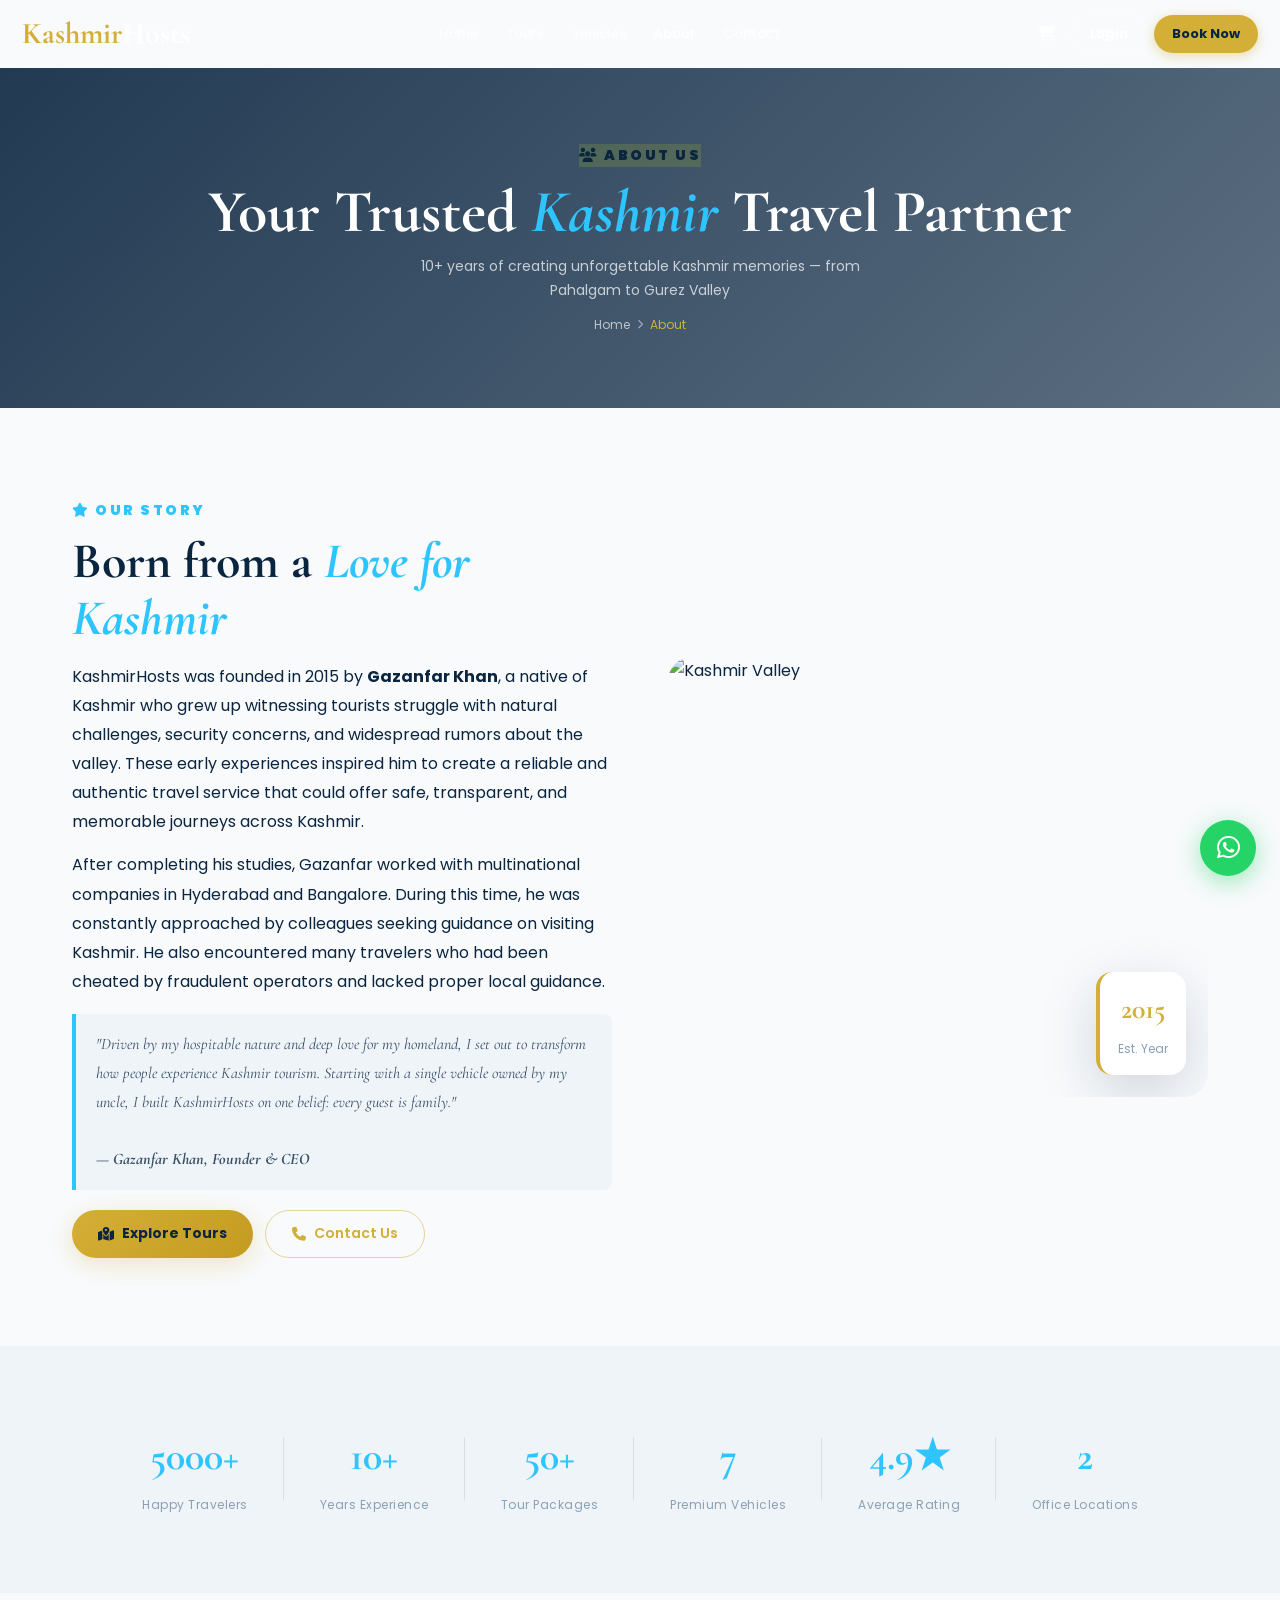
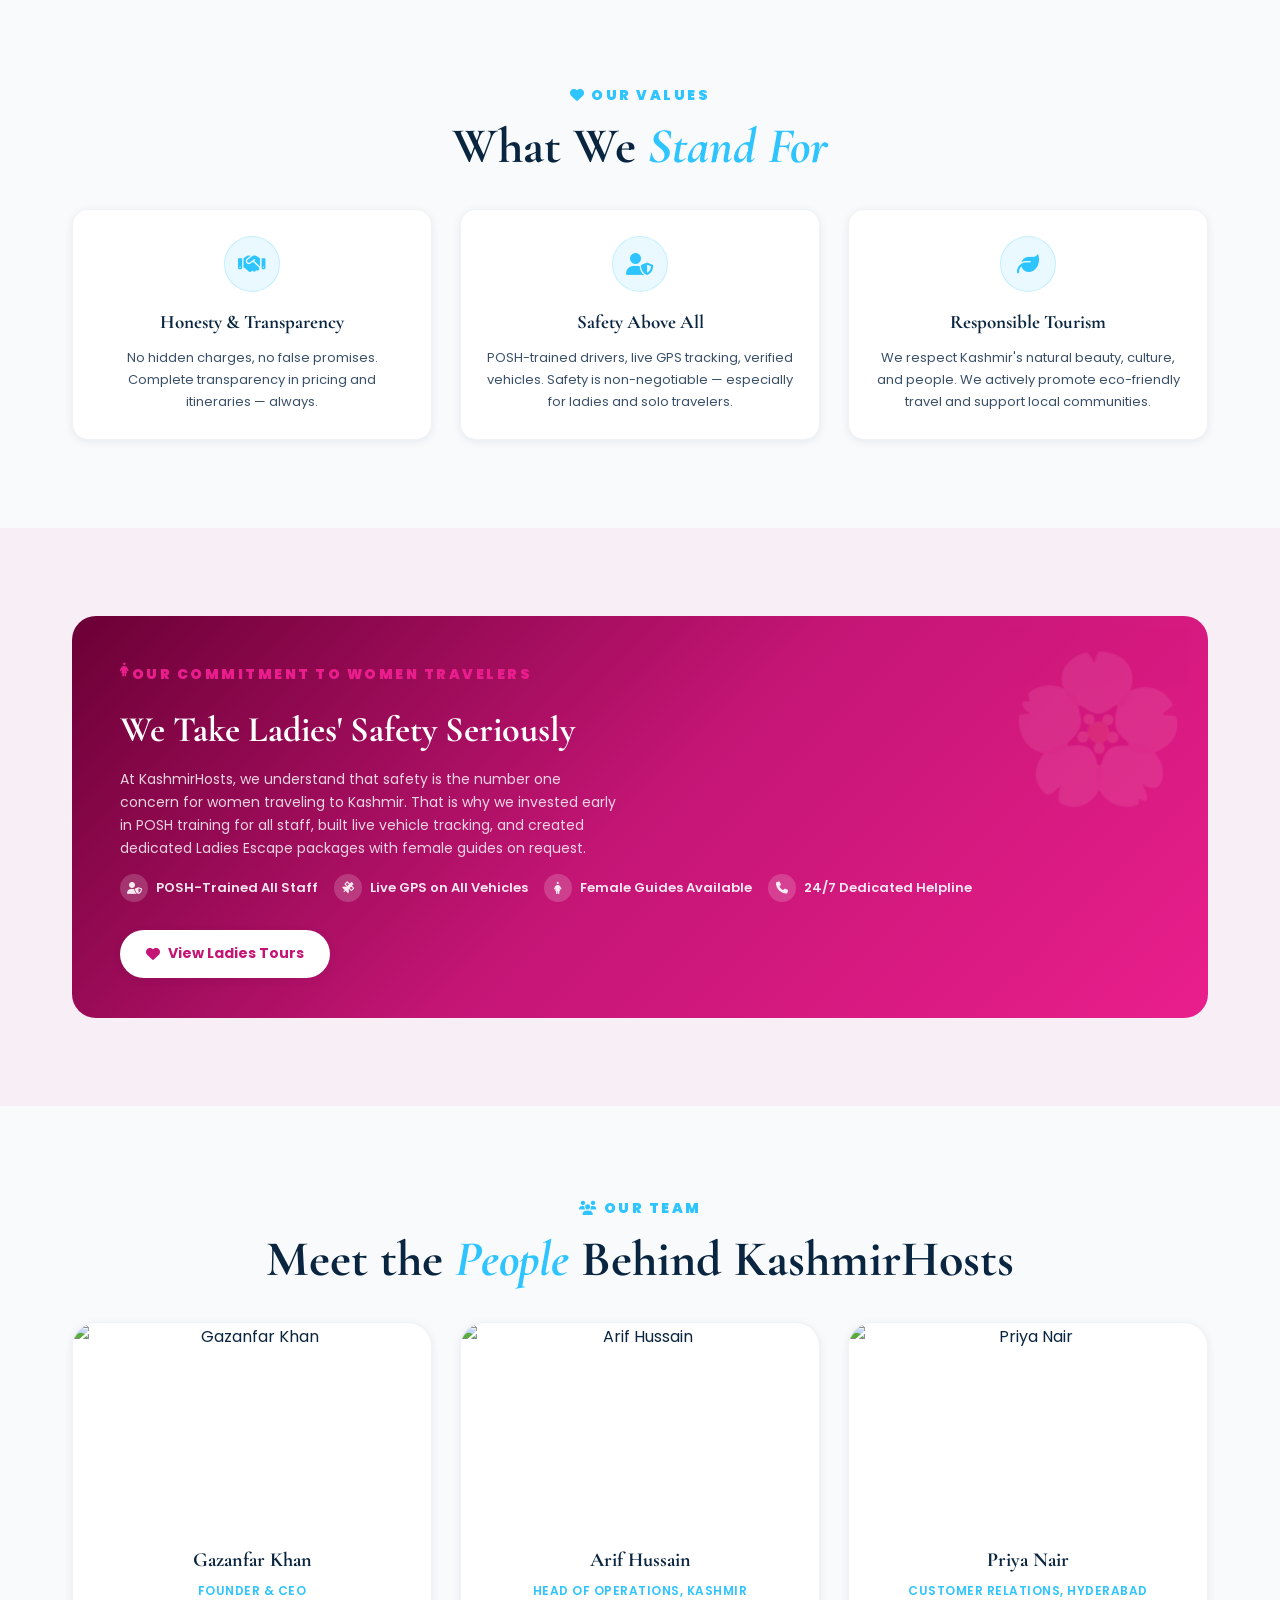
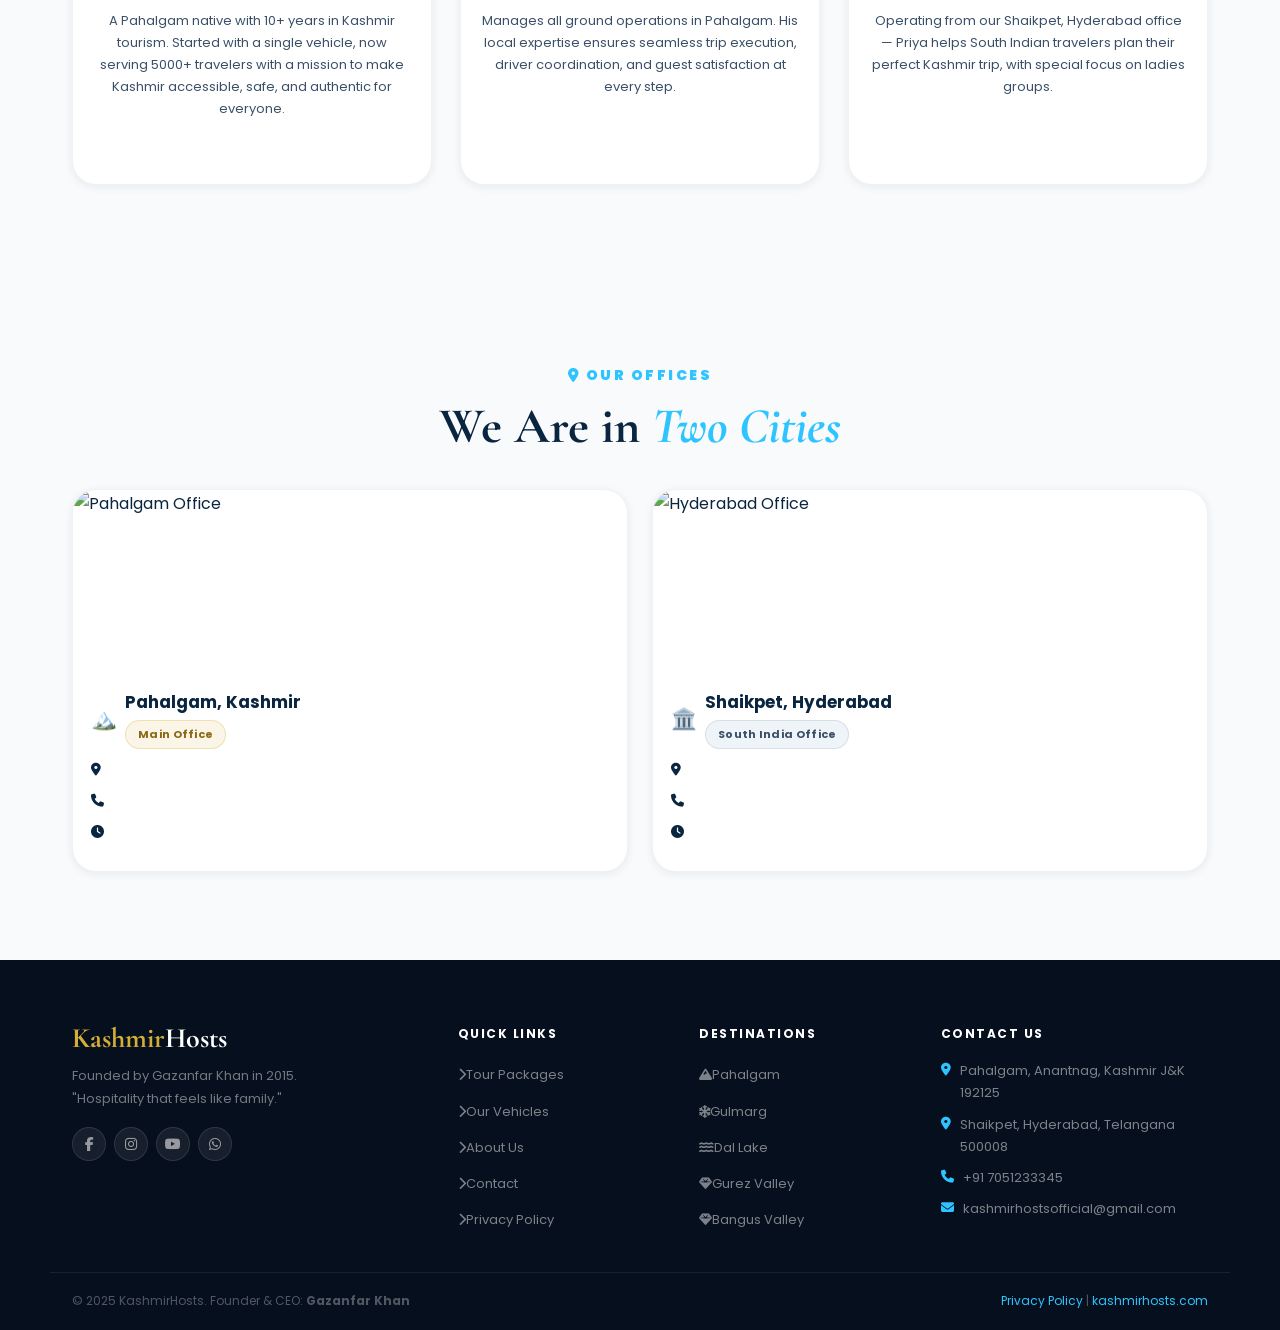
==== commit 6e55c39c: "Revise footer content and add new links Updated footer section with new contact information, social " ====
--- a/about.html
+++ b/about.html
@@ -169,12 +169,34 @@
 
 <footer>
   <div class="ft">
-    <div class="ft-brand"><a href="index.html" class="nav-logo">Kashmir<b>Hosts</b></a><p>Founded by Gazanfar Khan in 2015. "Hospitality that feels like family."</p><div class="ft-soc"><a href="#" class="sb"><i class="fab fa-facebook-f"></i></a><a href="#" class="sb"><i class="fab fa-instagram"></i></a><a href="https://wa.me/919876543210" class="sb"><i class="fab fa-whatsapp"></i></a></div></div>
-    <div class="ft-col"><h4>Quick Links</h4><ul class="ft-links"><li><a href="tours.html"><i class="fas fa-chevron-right"></i>Tour Packages</a></li><li><a href="cars.html"><i class="fas fa-chevron-right"></i>Our Vehicles</a></li><li><a href="contact.html"><i class="fas fa-chevron-right"></i>Contact</a></li><li><a href="privacy.html"><i class="fas fa-chevron-right"></i>Privacy Policy</a></li></ul></div>
-    <div class="ft-col"><h4>Destinations</h4><ul class="ft-links"><li><a href="tours.html"><i class="fas fa-mountain"></i>Pahalgam</a></li><li><a href="tours.html"><i class="fas fa-snowflake"></i>Gulmarg</a></li><li><a href="tours.html"><i class="fas fa-water"></i>Dal Lake</a></li><li><a href="tours.html"><i class="fas fa-gem"></i>Hidden Gems</a></li></ul></div>
-    <div class="ft-col"><h4>Contact</h4><div class="ft-ci"><i class="fas fa-map-marker-alt"></i><span>Pahalgam, Kashmir</span></div><div class="ft-ci"><i class="fas fa-map-marker-alt"></i><span>Shaikpet, Hyderabad</span></div><div class="ft-ci"><i class="fas fa-phone"></i><span>+91 98765 43210</span></div></div>
-  </div>
-  <div class="fb"><span>&#169; 2025 KashmirHosts | Founder &amp; CEO: <strong style="color:var(--y)">Gazanfar Khan</strong></span><span><a href="privacy.html">Privacy Policy</a></span></div>
+    <div class="ft-brand"><a href="index.html" class="nav-logo">Kashmir<b>Hosts</b></a>
+      <p>Founded by Gazanfar Khan in 2015. "Hospitality that feels like family."</p>
+      <div class="ft-soc"><a href="https://www.facebook.com/share/1E3NBWFMzv/" class="sb"><i class="fab fa-facebook-f"></i></a><a href="https://www.instagram.com/kashmirhostsofficial?igsh=ZTJhY2M5YjM5c3Fn" class="sb"><i class="fab fa-instagram"></i></a><a href="#" class="sb"><i class="fab fa-youtube"></i></a><a href="https://wa.me/917051233345" class="sb"><i class="fab fa-whatsapp"></i></a></div></div>
+    <div class="ft-col"><h4>Quick Links</h4><ul class="ft-links">
+      <li><a href="tours.html"><i class="fas fa-chevron-right"></i>Tour Packages</a></li>
+      <li><a href="cars.html"><i class="fas fa-chevron-right"></i>Our Vehicles</a></li>
+      <li><a href="about.html"><i class="fas fa-chevron-right"></i>About Us</a></li>
+      <li><a href="contact.html"><i class="fas fa-chevron-right"></i>Contact</a></li>
+      <li><a href="privacy.html"><i class="fas fa-chevron-right"></i>Privacy Policy</a></li>
+    </ul></div>
+    <div class="ft-col"><h4>Destinations</h4><ul class="ft-links">
+      <li><a href="tours.html"><i class="fas fa-mountain"></i>Pahalgam</a></li>
+      <li><a href="tours.html"><i class="fas fa-snowflake"></i>Gulmarg</a></li>
+      <li><a href="tours.html"><i class="fas fa-water"></i>Dal Lake</a></li>
+      <li><a href="tours.html"><i class="fas fa-gem"></i>Gurez Valley</a></li>
+      <li><a href="tours.html"><i class="fas fa-gem"></i>Bangus Valley</a></li>
+    </ul></div>
+    <div class="ft-col"><h4>Contact Us</h4>
+      <div class="ft-ci"><i class="fas fa-map-marker-alt"></i><span>Pahalgam, Anantnag, Kashmir J&amp;K 192125</span></div>
+      <div class="ft-ci"><i class="fas fa-map-marker-alt"></i><span>Shaikpet, Hyderabad, Telangana 500008</span></div>
+      <div class="ft-ci"><i class="fas fa-phone"></i><span>+91 7051233345</span></div>
+      <div class="ft-ci"><i class="fas fa-envelope"></i><span>kashmirhostsofficial@gmail.com</span></div>
+    </div>
+  </div>
+  <div class="fb">
+    <span>&#169; 2025 KashmirHosts. Founder &amp; CEO: <strong style="color:var(--y)">Gazanfar Khan</strong></span>
+    <span><a href="privacy.html">Privacy Policy</a> | <a href="https://kashmirhosts.com">kashmirhosts.com</a></span>
+  </div>
 </footer>
 <a href="https://wa.me/919876543210" class="wa-float" target="_blank" title="Chat on WhatsApp"><i class="fab fa-whatsapp"></i></a>
 <div id="toasts"></div>
@@ -193,4 +215,4 @@
   </script>
   <script src="js/main.js"></script>
 </body>
-</html>+</html>
--- a/css/shared.css
+++ b/css/shared.css
@@ -0,0 +1,540 @@
+/* =======================================================
+   AADI TOUR & TRAVEL — shared.css  FINAL v4
+   ======================================================= */
+:root {
+  /* Core colours — both naming conventions defined */
+  --deep-blue:   #0A2540;
+  --blue:        #0A2540;
+  --sky:         #2EC4FF;
+  --sky-blue:    #2EC4FF;
+  --gold:        #D4AF37;
+  --gold-light:  #F0D060;
+  --white:       #FFFFFF;
+  --bg-white:    #F8FAFC;
+  --bg:          #F8FAFC;
+  --bg-soft:     #EFF4F9;
+  --green:       #22c55e;
+  --red:         #ef4444;
+
+  /* Text */
+  --text:        #0A2540;
+  --text-dark:   #0A2540;
+  --text2:       #3A5068;
+  --text-mid:    #3A5068;
+  --text3:       #8AA0B5;
+  --text-light:  #8AA0B5;
+
+  /* Shadows — both naming conventions */
+  --shadow-sm:   0 2px 10px rgba(10,37,64,.07);
+  --shadow:      0 6px 28px rgba(10,37,64,.11);
+  --shadow-md:   0 6px 28px rgba(10,37,64,.11);
+  --shadow-lg:   0 18px 56px rgba(10,37,64,.17);
+  --shadow-gold: 0 6px 24px rgba(212,175,55,.28);
+
+  /* Radii — both naming conventions */
+  --r-sm:        8px;
+  --r-md:        16px;
+  --r-lg:        24px;
+  --radius:      12px;
+
+  /* Transitions */
+  --ease:        all .32s cubic-bezier(.4,0,.2,1);
+  --transition:  all .32s cubic-bezier(.4,0,.2,1);
+
+  /* Nav height */
+  --nav-height:  68px;
+}
+
+/* ── RESET ─────────────────────────────────────────── */
+*, *::before, *::after { box-sizing: border-box; margin: 0; padding: 0; }
+html { scroll-behavior: smooth; -webkit-text-size-adjust: 100%; }
+body {
+  font-family: 'Poppins', sans-serif;
+  background: var(--bg);
+  color: var(--text);
+  overflow-x: hidden;
+  line-height: 1.7;
+}
+a { text-decoration: none; color: inherit; }
+ul { list-style: none; }
+img { display: block; max-width: 100%; }
+input, select, textarea, button { font-family: inherit; }
+button { cursor: pointer; border: none; background: none; }
+
+/* ── PAGE INIT — prevent FOUC ───────────────────────── */
+body { visibility: visible; }
+
+/* ── LOADER ─────────────────────────────────────────── */
+#loader {
+  position: fixed; inset: 0; z-index: 9999;
+  background: var(--deep-blue);
+  display: flex; align-items: center; justify-content: center;
+  transition: opacity .5s ease, visibility .5s ease;
+}
+#loader.hidden {
+  opacity: 0; visibility: hidden; pointer-events: none;
+}
+.ld-inner { text-align: center; padding: 0 20px; }
+.ld-logo {
+  display: flex; align-items: baseline; gap: 3px;
+  justify-content: center; margin-bottom: 20px;
+}
+.ld-a {
+  font-family: 'Cormorant Garamond', serif;
+  font-size: 56px; font-weight: 700;
+  color: var(--gold); line-height: 1;
+  animation: ldPulse 1.4s ease-in-out infinite;
+}
+.ld-t {
+  font-family: 'Cormorant Garamond', serif;
+  font-size: 24px; color: var(--white); letter-spacing: 1px;
+}
+.ld-bar {
+  width: 180px; height: 3px;
+  background: rgba(255,255,255,.12);
+  border-radius: 99px; margin: 0 auto 12px; overflow: hidden;
+}
+.ld-fill {
+  height: 100%; width: 0;
+  background: linear-gradient(90deg, var(--sky), var(--gold));
+  border-radius: 99px;
+  animation: ldFill 1.5s ease-in-out forwards;
+}
+.ld-sub { color: var(--text-light); font-size: 11px; letter-spacing: 1px; }
+@keyframes ldFill  { to { width: 100%; } }
+@keyframes ldPulse { 0%,100%{opacity:1} 50%{opacity:.5} }
+
+/* ── NAVBAR ─────────────────────────────────────────── */
+#navbar {
+  position: fixed; top: 0; left: 0; right: 0;
+  z-index: 900;
+  height: var(--nav-height);
+  transition: background .3s ease, box-shadow .3s ease;
+}
+#navbar.solid,
+#navbar.scrolled {
+  background: rgba(10,37,64,.97);
+  backdrop-filter: blur(16px);
+  -webkit-backdrop-filter: blur(16px);
+  box-shadow: 0 2px 20px rgba(0,0,0,.25);
+}
+.nav-wrap {
+  max-width: 1220px; margin: 0 auto; padding: 0 20px;
+  display: flex; align-items: center;
+  justify-content: space-between;
+  height: 100%;
+}
+.nav-logo {
+  display: flex; align-items: baseline; gap: 2px;
+  flex-shrink: 0; z-index: 1001; position: relative;
+}
+.logo-a {
+  font-family: 'Cormorant Garamond', serif;
+  font-size: 34px; font-weight: 700; color: var(--gold); line-height: 1;
+}
+.logo-t {
+  font-family: 'Cormorant Garamond', serif;
+  font-size: 16px; color: var(--white); letter-spacing: .3px;
+}
+
+/* Desktop nav links */
+.nav-links {
+  display: flex; align-items: center; gap: 2px;
+  list-style: none; margin: 0; padding: 0;
+}
+.nav-links li a {
+  font-size: 13px; font-weight: 500;
+  color: rgba(255,255,255,.82);
+  padding: 7px 13px; border-radius: 99px;
+  transition: var(--ease); display: block; white-space: nowrap;
+}
+.nav-links li a:hover,
+.nav-links li a.active {
+  color: var(--white); background: rgba(255,255,255,.1);
+}
+.nav-cta {
+  background: var(--gold) !important;
+  color: var(--deep-blue) !important;
+  font-weight: 700 !important;
+  padding: 8px 20px !important;
+  border-radius: 99px !important;
+  box-shadow: 0 3px 12px rgba(212,175,55,.4);
+}
+.nav-cta:hover {
+  background: var(--gold-light) !important;
+  transform: translateY(-1px) !important;
+}
+
+/* Hamburger — hidden on desktop */
+.hamburger {
+  display: none;
+  flex-direction: column;
+  justify-content: center;
+  align-items: center;
+  gap: 5px;
+  width: 40px; height: 40px;
+  cursor: pointer;
+  background: none; border: none;
+  padding: 4px;
+  flex-shrink: 0;
+  z-index: 1001;
+  position: relative;
+}
+.hamburger span {
+  display: block;
+  width: 22px; height: 2px;
+  background: var(--white);
+  border-radius: 2px;
+  transition: transform .3s ease, opacity .3s ease;
+  pointer-events: none;
+}
+.hamburger.open span:nth-child(1) { transform: translateY(7px) rotate(45deg); }
+.hamburger.open span:nth-child(2) { opacity: 0; }
+.hamburger.open span:nth-child(3) { transform: translateY(-7px) rotate(-45deg); }
+
+/* ── BUTTONS ─────────────────────────────────────────── */
+.btn-primary {
+  display: inline-flex; align-items: center; gap: 8px;
+  background: linear-gradient(135deg, var(--gold), #c49b20);
+  color: var(--deep-blue); font-weight: 700; font-size: 14px;
+  padding: 12px 26px; border-radius: 99px;
+  transition: var(--ease); box-shadow: var(--shadow-gold);
+  cursor: pointer; border: none; white-space: nowrap;
+  text-decoration: none;
+}
+.btn-primary:hover { transform: translateY(-2px); box-shadow: 0 10px 30px rgba(212,175,55,.45); }
+.btn-primary.sm { padding: 9px 18px; font-size: 13px; }
+
+.btn-secondary {
+  display: inline-flex; align-items: center; gap: 8px;
+  background: rgba(255,255,255,.12); color: var(--white);
+  font-weight: 600; font-size: 14px; padding: 12px 26px;
+  border-radius: 99px; border: 1px solid rgba(255,255,255,.25);
+  transition: var(--ease); text-decoration: none;
+}
+.btn-secondary:hover { background: rgba(255,255,255,.2); transform: translateY(-2px); }
+
+.btn-outline {
+  display: inline-flex; align-items: center; gap: 8px;
+  background: transparent; color: var(--gold); font-weight: 600; font-size: 14px;
+  padding: 11px 26px; border-radius: 99px;
+  border: 1.5px solid rgba(212,175,55,.5); transition: var(--ease);
+  text-decoration: none;
+}
+.btn-outline:hover { background: rgba(212,175,55,.1); border-color: var(--gold); transform: translateY(-2px); }
+
+.btn-dark {
+  display: inline-flex; align-items: center; gap: 8px;
+  background: transparent; color: var(--text); font-weight: 600; font-size: 13px;
+  padding: 10px 22px; border-radius: 99px;
+  border: 1.5px solid rgba(10,37,64,.22); transition: var(--ease);
+  cursor: pointer; text-decoration: none;
+}
+.btn-dark:hover { background: var(--deep-blue); color: var(--white); }
+
+.btn-wa {
+  display: inline-flex; align-items: center; gap: 8px;
+  background: #25D366; color: var(--white); font-weight: 600; font-size: 14px;
+  padding: 12px 24px; border-radius: 99px; transition: var(--ease);
+  box-shadow: 0 4px 14px rgba(37,211,102,.3); text-decoration: none;
+}
+.btn-wa:hover { background: #1eba57; transform: translateY(-2px); }
+.btn-wa.sm { padding: 9px 18px; font-size: 13px; }
+
+/* ── LAYOUT ──────────────────────────────────────────── */
+.container { max-width: 1180px; margin: 0 auto; padding: 0 22px; }
+.section-pad { padding: 88px 0; }
+.sec { padding: 88px 0; }
+.bg-dark { background: var(--deep-blue); }
+.bg-soft { background: var(--bg-soft); }
+
+.section-header { text-align: center; margin-bottom: 52px; }
+.sec-header     { text-align: center; margin-bottom: 52px; }
+
+.eyebrow {
+  display: inline-block; font-size: 11px; font-weight: 700;
+  letter-spacing: 2.5px; text-transform: uppercase;
+  color: var(--sky); margin-bottom: 10px;
+}
+.eyebrow.gold { color: var(--gold); }
+
+.section-title,
+.sec-title {
+  font-family: 'Cormorant Garamond', serif;
+  font-size: clamp(28px, 4.5vw, 50px);
+  font-weight: 700; color: var(--text); line-height: 1.15; margin-bottom: 14px;
+}
+.section-title em,
+.sec-title em { font-style: italic; color: var(--sky); }
+.section-title.light,
+.sec-title.light { color: var(--white); }
+.section-title.light em,
+.sec-title.light em { color: var(--gold); }
+
+.section-sub,
+.sec-sub { font-size: 15px; color: var(--text-mid); max-width: 500px; margin: 0 auto; }
+.section-sub.light,
+.sec-sub.light { color: rgba(255,255,255,.6); }
+
+/* ── PAGE HERO ───────────────────────────────────────── */
+.page-hero {
+  position: relative; height: 340px;
+  display: flex; align-items: center; justify-content: center;
+  overflow: hidden; margin-top: var(--nav-height);
+}
+.page-hero-bg { position: absolute; inset: 0; width: 100%; height: 100%; object-fit: cover; }
+.page-hero-ov {
+  position: absolute; inset: 0;
+  background: linear-gradient(135deg, rgba(10,37,64,.88), rgba(10,37,64,.62));
+}
+.page-hero-cnt { position: relative; z-index: 2; text-align: center; padding: 0 20px; }
+.breadcrumb {
+  display: flex; align-items: center; gap: 7px;
+  font-size: 12px; color: rgba(255,255,255,.52);
+  justify-content: center; margin-bottom: 12px;
+}
+.breadcrumb a { color: rgba(255,255,255,.65); transition: var(--ease); }
+.breadcrumb a:hover { color: var(--gold); }
+.breadcrumb i { font-size: 9px; }
+.page-hero-cnt h1 {
+  font-family: 'Cormorant Garamond', serif;
+  font-size: clamp(30px, 5.5vw, 62px);
+  font-weight: 700; color: var(--white); line-height: 1.1; margin-bottom: 10px;
+}
+.page-hero-cnt h1 em { font-style: italic; color: var(--sky); }
+.page-hero-cnt p { font-size: 14px; color: rgba(255,255,255,.72); max-width: 460px; margin: 0 auto; }
+
+/* ── SCROLL REVEAL ───────────────────────────────────── */
+.reveal {
+  opacity: 0; transform: translateY(28px);
+  transition: opacity .65s cubic-bezier(.4,0,.2,1),
+              transform .65s cubic-bezier(.4,0,.2,1);
+}
+.reveal.in { opacity: 1; transform: translateY(0); }
+
+/* ── FORM FIELDS ─────────────────────────────────────── */
+.fg { margin-bottom: 14px; }
+.fg label {
+  display: block; font-size: 11px; font-weight: 700;
+  text-transform: uppercase; letter-spacing: .9px;
+  color: var(--text-light); margin-bottom: 6px;
+}
+.fg input, .fg select, .fg textarea {
+  width: 100%; padding: 11px 14px;
+  border: 1.5px solid rgba(10,37,64,.13);
+  border-radius: var(--r-sm); font-size: 13px;
+  color: var(--text); background: var(--bg);
+  transition: var(--ease); outline: none;
+  font-family: 'Poppins', sans-serif;
+  -webkit-appearance: none; appearance: none;
+}
+.fg input:focus, .fg select:focus, .fg textarea:focus {
+  border-color: var(--sky);
+  box-shadow: 0 0 0 3px rgba(46,196,255,.1);
+  background: var(--white);
+}
+.fg textarea { resize: vertical; }
+.form-row { display: grid; grid-template-columns: 1fr 1fr; gap: 14px; }
+
+/* ── FILTER BUTTONS ──────────────────────────────────── */
+.filter-row { display: flex; gap: 9px; flex-wrap: wrap; justify-content: center; margin-bottom: 32px; }
+.filter-btn {
+  font-size: 12px; font-weight: 600; padding: 7px 18px;
+  border-radius: 99px; border: 1.5px solid rgba(10,37,64,.18);
+  color: var(--text-mid); background: var(--white);
+  cursor: pointer; transition: var(--ease); font-family: 'Poppins', sans-serif;
+}
+.filter-btn:hover, .filter-btn.active {
+  background: var(--deep-blue); color: var(--white); border-color: var(--deep-blue);
+}
+
+/* ── CHECK LIST ──────────────────────────────────────── */
+.check-list { display: flex; flex-direction: column; gap: 10px; margin: 18px 0 26px; }
+.check-list li { display: flex; align-items: center; gap: 10px; font-size: 14px; color: var(--text-mid); }
+.check-list li i { color: var(--sky); font-size: 15px; flex-shrink: 0; }
+
+/* ── TOAST ───────────────────────────────────────────── */
+.toast-msg {
+  position: fixed; bottom: 80px; left: 50%;
+  transform: translateX(-50%) translateY(14px);
+  background: var(--deep-blue); color: var(--white);
+  padding: 11px 24px; border-radius: 99px; font-size: 13px; font-weight: 500;
+  z-index: 9990; opacity: 0; pointer-events: none; transition: all .35s ease;
+  border: 1px solid rgba(46,196,255,.25); box-shadow: var(--shadow-md);
+  white-space: nowrap;
+}
+.toast-msg.show { opacity: 1; transform: translateX(-50%) translateY(0); }
+.toast-msg.ok  { border-color: rgba(37,211,102,.4); background: #0a2218; }
+.toast-msg.err { border-color: rgba(255,80,80,.4);  background: #220a0a; }
+
+/* ── WA FLOAT ────────────────────────────────────────── */
+.wa-float {
+  position: fixed; bottom: 24px; right: 24px; z-index: 980;
+  width: 56px; height: 56px; border-radius: 50%;
+  background: #25D366; color: var(--white);
+  display: flex; align-items: center; justify-content: center;
+  font-size: 26px; box-shadow: 0 6px 24px rgba(37,211,102,.45);
+  transition: var(--ease); animation: waPulse 2.8s ease-in-out infinite;
+  text-decoration: none;
+}
+.wa-float:hover { transform: scale(1.1); }
+.wa-tip {
+  position: absolute; right: 64px;
+  background: var(--deep-blue); color: var(--white);
+  font-size: 12px; font-weight: 600; padding: 5px 13px;
+  border-radius: 99px; white-space: nowrap;
+  opacity: 0; pointer-events: none; transition: var(--ease); transform: translateX(6px);
+}
+.wa-float:hover .wa-tip { opacity: 1; transform: translateX(0); }
+@keyframes waPulse {
+  0%,100%{box-shadow:0 6px 24px rgba(37,211,102,.45),0 0 0 0 rgba(37,211,102,.35)}
+  50%{box-shadow:0 6px 24px rgba(37,211,102,.45),0 0 0 13px rgba(37,211,102,0)}
+}
+
+/* ── SCROLL TOP ──────────────────────────────────────── */
+.scroll-top {
+  position: fixed; bottom: 24px; left: 24px; z-index: 980;
+  width: 44px; height: 44px; border-radius: 50%;
+  background: var(--deep-blue); color: var(--white);
+  display: flex; align-items: center; justify-content: center;
+  font-size: 15px; box-shadow: var(--shadow-md);
+  transition: var(--ease); opacity: 0; pointer-events: none;
+  cursor: pointer; border: none;
+}
+.scroll-top.show { opacity: 1; pointer-events: auto; }
+.scroll-top:hover { background: var(--sky); transform: translateY(-2px); }
+
+/* ── FOOTER ──────────────────────────────────────────── */
+.footer { background: #060f1d; color: rgba(255,255,255,.65); }
+.footer-top { padding: 64px 0 40px; }
+.footer-grid {
+  display: grid;
+  grid-template-columns: 1.7fr 1fr 1fr 1.3fr;
+  gap: 36px;
+}
+.f-brand p {
+  font-size: 13px; line-height: 1.8;
+  margin: 13px 0 16px; color: rgba(255,255,255,.44); max-width: 230px;
+}
+.verified-link {
+  display: inline-flex; align-items: center; gap: 7px;
+  font-size: 12px; font-weight: 600; color: var(--gold);
+  border: 1px solid rgba(212,175,55,.28);
+  padding: 5px 15px; border-radius: 99px;
+  background: rgba(212,175,55,.07); margin-bottom: 16px;
+  transition: var(--ease);
+}
+.verified-link:hover { background: rgba(212,175,55,.15); }
+.f-socials { display: flex; gap: 8px; flex-wrap: wrap; }
+.f-socials a {
+  width: 34px; height: 34px; border-radius: 50%;
+  background: rgba(255,255,255,.07); border: 1px solid rgba(255,255,255,.1);
+  display: flex; align-items: center; justify-content: center;
+  font-size: 14px; color: rgba(255,255,255,.55); transition: var(--ease);
+}
+.f-socials a:hover { background: var(--gold); color: var(--deep-blue); border-color: var(--gold); transform: translateY(-2px); }
+.f-col h4 {
+  font-size: 12px; font-weight: 700; text-transform: uppercase;
+  letter-spacing: 1.5px; color: var(--white); margin-bottom: 16px;
+}
+.f-col ul { display: flex; flex-direction: column; gap: 9px; }
+.f-col ul li a { font-size: 13px; color: rgba(255,255,255,.48); transition: var(--ease); }
+.f-col ul li a:hover { color: var(--gold); padding-left: 3px; }
+.f-contact-item {
+  display: flex; align-items: flex-start; gap: 9px;
+  font-size: 13px; color: rgba(255,255,255,.48); margin-bottom: 9px;
+}
+.f-contact-item i { color: var(--sky); margin-top: 3px; flex-shrink: 0; }
+.f-contact-item a { color: rgba(255,255,255,.48); transition: var(--ease); }
+.f-contact-item a:hover { color: var(--gold); }
+.footer-bottom { border-top: 1px solid rgba(255,255,255,.07); padding: 18px 0; }
+.footer-bottom .container {
+  display: flex; justify-content: space-between; align-items: center; flex-wrap: wrap; gap: 6px;
+}
+.footer-bottom p { font-size: 12px; color: rgba(255,255,255,.3); }
+.footer-bottom a { color: var(--sky); }
+.footer-bottom a:hover { color: var(--gold); }
+
+/* ── FORM SUCCESS ────────────────────────────────────── */
+.form-success { text-align: center; padding: 40px 20px; }
+.form-success i { font-size: 52px; color: #25D366; display: block; margin-bottom: 14px; }
+.form-success h3 { font-size: 22px; font-weight: 700; color: var(--text); margin-bottom: 8px; }
+.form-success p { color: var(--text-mid); margin-bottom: 22px; font-size: 14px; }
+
+/* ── SHARED NAV JS ───────────────────────────────────── */
+/* (JS is inline in each page — see bottom of each HTML) */
+
+/* ===================================================
+   RESPONSIVE
+   =================================================== */
+@media (max-width: 768px) {
+  /* Show hamburger */
+  .hamburger { display: flex !important; }
+
+  /* Full-screen nav overlay */
+  .nav-links {
+    position: fixed !important;
+    top: 0 !important; left: 0 !important;
+    width: 100% !important; height: 100vh !important;
+    background: rgba(8, 22, 44, 0.98) !important;
+    backdrop-filter: blur(20px) !important;
+    -webkit-backdrop-filter: blur(20px) !important;
+    flex-direction: column !important;
+    align-items: center !important;
+    justify-content: center !important;
+    gap: 0 !important;
+    z-index: 999 !important;
+    opacity: 0 !important;
+    pointer-events: none !important;
+    transition: opacity .28s ease !important;
+    padding: 80px 0 40px !important;
+    overflow-y: auto !important;
+  }
+  .nav-links.open {
+    opacity: 1 !important;
+    pointer-events: auto !important;
+  }
+  .nav-links li { width: 100% !important; text-align: center !important; }
+  .nav-links li a {
+    font-size: 18px !important;
+    padding: 16px 24px !important;
+    color: rgba(255,255,255,.85) !important;
+    border-radius: 0 !important;
+    border-bottom: 1px solid rgba(255,255,255,.07) !important;
+    display: block !important;
+    background: none !important;
+  }
+  .nav-links li a:hover,
+  .nav-links li a.active {
+    background: rgba(255,255,255,.08) !important;
+    color: var(--white) !important;
+  }
+  .nav-cta {
+    margin: 20px auto 0 !important;
+    width: calc(100% - 48px) !important;
+    border-radius: 99px !important;
+    border-bottom: none !important;
+    background: var(--gold) !important;
+    color: var(--deep-blue) !important;
+    font-size: 17px !important;
+    padding: 14px 24px !important;
+    display: block !important;
+    text-align: center !important;
+  }
+  /* Keep navbar + hamburger above overlay */
+  #navbar { z-index: 1000 !important; background: rgba(10,37,64,.97) !important; }
+  .nav-logo { z-index: 1001 !important; position: relative !important; }
+  .hamburger { z-index: 1001 !important; }
+
+  .sec, .section-pad { padding: 56px 0; }
+  .page-hero { height: 280px; }
+  .form-row { grid-template-columns: 1fr; gap: 0; }
+  .footer-grid { grid-template-columns: 1fr 1fr; gap: 24px; }
+}
+@media (max-width: 480px) {
+  .footer-grid { grid-template-columns: 1fr; }
+  .footer-bottom .container { flex-direction: column; text-align: center; }
+  .page-hero { height: 240px; }
+  .page-hero-cnt h1 { font-size: 26px; }
+  .container { padding: 0 14px; }
+}
--- a/css/main.css
+++ b/css/main.css
@@ -1,641 +1,679 @@
 /* ================================================================
-   KASHMIRHOSTS  v4.0  |  Grey · Lemon Yellow · Pink (Ladies)
+   KASHMIRHOSTS  main.css  v6.0
+   Design matches shared.css: deep-blue · sky #2EC4FF · gold #D4AF37
+   Fonts: Cormorant Garamond (headings) + Poppins (body)
+   Ladies Pink: #e91e8c (ladies tours/cards only)
+   Load order: shared.css first, then this file
    ================================================================ */
-@import url('https://fonts.googleapis.com/css2?family=Playfair+Display:wght@500;700;800&family=DM+Sans:wght@300;400;500;600&display=swap');
-
-:root{
-  /* Lemon Yellow */
-  --y:#d4e600; --yd:#b8cc00; --yl:rgba(212,230,0,.14); --yp:rgba(212,230,0,.06);
-  /* Charcoal */
-  --c:#2d2d2d; --c2:#1a1a1a; --c3:#3d3d3d;
-  /* Grey scale */
-  --g1:#f5f5f5; --g2:#e0e0e0; --g3:#999; --g4:#555;
-  /* Pink (Ladies) */
-  --pk:#e91e8c; --pkd:#c41575; --pkl:rgba(233,30,140,.12); --pkp:rgba(233,30,140,.05);
-  /* Utility */
-  --wh:#fff; --cream:#faf8f3; --green:#22c55e; --red:#ef4444;
-  /* Shadows */
-  --sh:0 2px 16px rgba(0,0,0,.08),0 1px 4px rgba(0,0,0,.05);
-  --shlg:0 12px 40px rgba(0,0,0,.14),0 4px 16px rgba(0,0,0,.08);
-  --shy:0 4px 18px rgba(212,230,0,.28);
-  --shpk:0 4px 18px rgba(233,30,140,.28);
-  /* Radii */
-  --r:14px; --rsm:8px; --rlg:20px; --pill:99px;
-  --ease:all .3s cubic-bezier(.4,0,.2,1);
-  --ffh:'Playfair Display',Georgia,serif;
-  --ff:'DM Sans',sans-serif;
-}
-*,*::before,*::after{box-sizing:border-box;margin:0;padding:0}
-html{scroll-behavior:smooth}
-body{font-family:var(--ff);color:var(--c);background:var(--wh);line-height:1.6;overflow-x:hidden}
-img{max-width:100%;display:block}
-a{text-decoration:none;color:inherit}
+@import url('https://fonts.googleapis.com/css2?family=Cormorant+Garamond:ital,wght@0,500;0,600;0,700;1,500;1,700&family=Poppins:wght@300;400;500;600;700&display=swap');
+
+:root {
+  --pk:    #e91e8c;
+  --pkd:   #c41575;
+  --pkl:   rgba(233,30,140,.12);
+  --pkp:   rgba(233,30,140,.05);
+  --sh-pk: 0 6px 24px rgba(233,30,140,.28);
+}
 
 /* LOADER */
-#loader{position:fixed;inset:0;z-index:9999;background:var(--c2);display:flex;align-items:center;justify-content:center;flex-direction:column;gap:18px;transition:opacity .6s,visibility .6s}
-#loader.gone{opacity:0;visibility:hidden;pointer-events:none}
-.ld-logo{font-family:var(--ffh);font-size:2.2rem;font-weight:800;color:var(--wh)}
-.ld-logo b{color:var(--y)}
-.ld-bar{width:200px;height:3px;background:rgba(255,255,255,.1);border-radius:var(--pill);overflow:hidden}
-.ld-fill{height:100%;width:0;background:var(--y);border-radius:var(--pill);animation:ldFill 1.8s ease forwards}
-@keyframes ldFill{to{width:100%}}
+#loader { flex-direction: column; gap: 14px; }
+#loader.gone { opacity: 0; visibility: hidden; pointer-events: none; }
+#loader .ld-logo {
+  font-family: 'Cormorant Garamond', serif;
+  font-size: 44px; font-weight: 700; color: var(--gold);
+  display: block; text-align: center; margin-bottom: 0;
+  animation: ldPulse 1.4s ease-in-out infinite;
+}
+#loader .ld-logo b { color: var(--white); font-style: italic; }
 
 /* NAVBAR */
-.nav{position:fixed;top:0;left:0;right:0;z-index:1000;height:68px;padding:0 5%;display:flex;align-items:center;justify-content:space-between;transition:var(--ease)}
-.nav.solid{background:rgba(26,26,26,.97);backdrop-filter:blur(20px);box-shadow:0 2px 20px rgba(0,0,0,.4);border-bottom:1px solid rgba(212,230,0,.12)}
-.nav-logo{font-family:var(--ffh);font-size:1.5rem;font-weight:800;color:var(--wh)}
-.nav-logo b{color:var(--y)}
-.nav-links{display:flex;align-items:center;gap:2px;list-style:none}
-.nav-links a{padding:8px 12px;border-radius:var(--rsm);font-size:.86rem;font-weight:500;color:rgba(255,255,255,.78);transition:var(--ease)}
-.nav-links a:hover,.nav-links a.act{background:rgba(212,230,0,.16);color:var(--y)}
-.nav-right{display:flex;align-items:center;gap:8px}
-.nav-cart{position:relative;padding:8px;cursor:pointer;color:rgba(255,255,255,.8);font-size:1.1rem;transition:var(--ease)}
-.nav-cart:hover{color:var(--y)}
-.cart-badge{position:absolute;top:-4px;right:-4px;width:18px;height:18px;border-radius:50%;background:var(--y);color:var(--c2);font-size:.6rem;font-weight:800;display:none;align-items:center;justify-content:center}
-.cart-badge.on{display:flex}
-.nbtn{padding:9px 18px;border-radius:var(--pill);font-size:.84rem;font-weight:600;cursor:pointer;border:none;font-family:var(--ff);transition:var(--ease);white-space:nowrap}
-.nbtn-ghost{background:rgba(255,255,255,.1);color:var(--wh);border:1px solid rgba(255,255,255,.2)}
-.nbtn-ghost:hover{background:rgba(212,230,0,.18);border-color:rgba(212,230,0,.4);color:var(--y)}
-.nbtn-y{background:var(--y);color:var(--c2);font-weight:700}
-.nbtn-y:hover{background:var(--yd);transform:translateY(-1px)}
-.hbg{display:none;flex-direction:column;gap:5px;cursor:pointer;padding:5px;background:none;border:none}
-.hbg span{width:24px;height:2px;background:rgba(255,255,255,.8);border-radius:2px;transition:var(--ease);display:block}
-.hbg.open span:nth-child(1){transform:rotate(45deg) translate(5px,5px)}
-.hbg.open span:nth-child(2){opacity:0}
-.hbg.open span:nth-child(3){transform:rotate(-45deg) translate(5px,-5px)}
-.mob-menu{position:fixed;top:68px;left:0;right:0;background:var(--c2);z-index:999;padding:14px;box-shadow:0 10px 30px rgba(0,0,0,.5);display:none;flex-direction:column;gap:3px;border-bottom:2px solid rgba(212,230,0,.15);animation:slideD .3s ease}
-.mob-menu.open{display:flex}
-@keyframes slideD{from{opacity:0;transform:translateY(-8px)}to{opacity:1;transform:none}}
-.mob-menu a{padding:11px 14px;border-radius:var(--rsm);color:rgba(255,255,255,.72);font-weight:500;transition:var(--ease)}
-.mob-menu a:hover{background:rgba(212,230,0,.1);color:var(--y)}
-
-/* WHATSAPP */
-.wa-float{position:fixed;bottom:26px;right:26px;z-index:900;width:54px;height:54px;border-radius:50%;background:#25D366;display:flex;align-items:center;justify-content:center;color:#fff;font-size:1.5rem;box-shadow:0 4px 18px rgba(37,211,102,.4);animation:waPulse 2.5s infinite;transition:var(--ease)}
-.wa-float:hover{transform:scale(1.1)}
-@keyframes waPulse{0%,100%{box-shadow:0 4px 18px rgba(37,211,102,.4)}50%{box-shadow:0 4px 28px rgba(37,211,102,.65),0 0 0 8px rgba(37,211,102,.1)}}
+.nav {
+  position: fixed; top: 0; left: 0; right: 0;
+  z-index: 900; height: var(--nav-height);
+  padding: 0 22px;
+  display: flex; align-items: center; justify-content: space-between;
+  transition: background .3s ease, box-shadow .3s ease;
+}
+.nav.solid {
+  background: rgba(10,37,64,.97);
+  backdrop-filter: blur(16px);
+  box-shadow: 0 2px 20px rgba(0,0,0,.25);
+}
+.nav-logo {
+  font-family: 'Cormorant Garamond', serif;
+  font-size: 30px; font-weight: 700; color: var(--gold);
+  line-height: 1; display: flex; align-items: baseline; gap: 0;
+  flex-shrink: 0; z-index: 1001; position: relative;
+}
+.nav-logo b { color: var(--white); font-weight: 700; }
+.nav-links { display: flex; align-items: center; gap: 2px; list-style: none; }
+.nav-links a {
+  font-size: 13px; font-weight: 500; color: rgba(255,255,255,.82);
+  padding: 7px 13px; border-radius: 99px; transition: var(--ease);
+  display: block; white-space: nowrap;
+}
+.nav-links a:hover, .nav-links a.act {
+  color: var(--white); background: rgba(255,255,255,.1);
+}
+.nav-right { display: flex; align-items: center; gap: 8px; }
+.nav-cart { position: relative; padding: 8px; color: rgba(255,255,255,.75); font-size: 16px; transition: var(--ease); cursor: pointer; }
+.nav-cart:hover { color: var(--gold); }
+.cart-badge {
+  position: absolute; top: -4px; right: -4px;
+  width: 18px; height: 18px; border-radius: 50%;
+  background: var(--gold); color: var(--deep-blue);
+  font-size: 10px; font-weight: 700;
+  display: none; align-items: center; justify-content: center;
+}
+.cart-badge.on { display: flex; }
+.nbtn {
+  padding: 8px 18px; border-radius: 99px;
+  font-size: 13px; font-weight: 600; cursor: pointer; border: none;
+  font-family: 'Poppins', sans-serif; transition: var(--ease); white-space: nowrap;
+  display: inline-flex; align-items: center; gap: 6px;
+}
+.nbtn-ghost { background: rgba(255,255,255,.1); color: var(--white); border: 1px solid rgba(255,255,255,.22); }
+.nbtn-ghost:hover { background: rgba(255,255,255,.18); }
+.nbtn-y { background: var(--gold); color: var(--deep-blue); font-weight: 700; box-shadow: 0 3px 12px rgba(212,175,55,.4); }
+.nbtn-y:hover { background: var(--gold-light); transform: translateY(-1px); }
+.hbg {
+  display: none; flex-direction: column; gap: 5px; cursor: pointer;
+  padding: 4px; background: none; border: none; width: 40px; height: 40px;
+  align-items: center; justify-content: center; flex-shrink: 0; z-index: 1001; position: relative;
+}
+.hbg span { display: block; width: 22px; height: 2px; background: var(--white); border-radius: 2px; transition: transform .3s ease, opacity .3s ease; pointer-events: none; }
+.hbg.open span:nth-child(1) { transform: translateY(7px) rotate(45deg); }
+.hbg.open span:nth-child(2) { opacity: 0; }
+.hbg.open span:nth-child(3) { transform: translateY(-7px) rotate(-45deg); }
+.mob-menu {
+  position: fixed; top: var(--nav-height); left: 0; right: 0;
+  background: rgba(8,22,44,.98); backdrop-filter: blur(20px);
+  z-index: 999; display: none; flex-direction: column; gap: 0;
+  border-bottom: 1px solid rgba(255,255,255,.07);
+}
+.mob-menu.open { display: flex; }
+.mob-menu a {
+  padding: 15px 20px; font-size: 15px; font-weight: 500;
+  color: rgba(255,255,255,.82); border-bottom: 1px solid rgba(255,255,255,.07); transition: var(--ease);
+}
+.mob-menu a:hover { color: var(--white); background: rgba(255,255,255,.06); }
 
 /* TOAST */
-#toasts{position:fixed;bottom:90px;right:22px;z-index:9000;display:flex;flex-direction:column;gap:8px;pointer-events:none}
-.toast{background:var(--c2);color:var(--wh);border-radius:var(--r);padding:13px 17px;box-shadow:var(--shlg);display:flex;align-items:center;gap:10px;min-width:250px;border-left:4px solid var(--y);font-size:.875rem;font-weight:500;animation:toastIn .4s ease;pointer-events:auto}
-.toast.ok{border-left-color:var(--green)}.toast.err{border-left-color:var(--red)}.toast.warn{border-left-color:#f97316}
-@keyframes toastIn{from{opacity:0;transform:translateX(22px)}to{opacity:1;transform:none}}
+#toasts { position: fixed; bottom: 80px; right: 22px; z-index: 9000; display: flex; flex-direction: column; gap: 8px; pointer-events: none; }
+.toast {
+  background: var(--deep-blue); color: var(--white);
+  padding: 11px 22px; border-radius: 99px; font-size: 13px; font-weight: 500;
+  box-shadow: var(--shadow-md); border: 1px solid rgba(46,196,255,.25);
+  display: flex; align-items: center; gap: 8px;
+  animation: toastIn .35s ease; pointer-events: auto; white-space: nowrap;
+}
+.toast.ok  { border-color: rgba(37,211,102,.4); background: #082318; }
+.toast.err { border-color: rgba(255,80,80,.4); background: #220a0a; }
+.toast.warn{ border-color: rgba(212,175,55,.4); background: #1a1200; }
+@keyframes toastIn { from{opacity:0;transform:translateY(10px)} to{opacity:1;transform:none} }
 
 /* BUTTONS */
-.btn{display:inline-flex;align-items:center;justify-content:center;gap:7px;padding:11px 26px;border-radius:var(--pill);font-family:var(--ff);font-size:.875rem;font-weight:700;cursor:pointer;border:none;transition:var(--ease);white-space:nowrap}
-.btn-y{background:var(--y);color:var(--c2);box-shadow:var(--shy)}
-.btn-y:hover{background:var(--yd);transform:translateY(-2px);box-shadow:0 8px 24px rgba(212,230,0,.38)}
-.btn-c{background:var(--c);color:var(--wh)}
-.btn-c:hover{background:var(--c2);transform:translateY(-2px)}
-.btn-oy{background:transparent;color:var(--y);border:2px solid var(--y)}
-.btn-oy:hover{background:var(--y);color:var(--c2)}
-.btn-ow{background:transparent;color:var(--wh);border:2px solid rgba(255,255,255,.45)}
-.btn-ow:hover{background:rgba(255,255,255,.1);border-color:var(--wh)}
-.btn-w{background:var(--wh);color:var(--c2);box-shadow:var(--sh)}
-.btn-w:hover{transform:translateY(-2px);box-shadow:var(--shlg)}
-.btn-pk{background:var(--pk);color:var(--wh);box-shadow:var(--shpk)}
-.btn-pk:hover{background:var(--pkd);transform:translateY(-2px)}
-.btn-opk{background:transparent;color:var(--pk);border:2px solid var(--pk)}
-.btn-opk:hover{background:var(--pk);color:var(--wh)}
-.btn-red{background:var(--red);color:var(--wh)}.btn-red:hover{background:#dc2626}
-.btn-sm{padding:8px 18px;font-size:.8rem}
-.btn-lg{padding:14px 34px;font-size:.95rem}
-.btn-bl{width:100%;display:flex}
-.btn:disabled{opacity:.5;cursor:not-allowed;transform:none!important}
-
-/* SECTION */
-.stag{display:inline-flex;align-items:center;gap:7px;background:var(--yl);color:var(--yd);border:1px solid rgba(212,230,0,.25);padding:5px 14px;border-radius:var(--pill);font-size:.74rem;font-weight:700;text-transform:uppercase;letter-spacing:.07em;margin-bottom:12px}
-.stag-pk{background:var(--pkl)!important;color:var(--pkd)!important;border-color:rgba(233,30,140,.2)!important}
-.sh2{font-family:var(--ffh);font-size:clamp(1.6rem,3.8vw,2.5rem);font-weight:700;line-height:1.24;color:var(--c);margin-bottom:11px}
-.sh2 span,.sh2 b{color:var(--y)}
-.sdesc{color:var(--g4);font-size:.95rem;max-width:540px;line-height:1.75}
-.sec{padding:78px 5%}
-.sec-sm{padding:40px 5%}
-.con{max-width:1260px;margin:0 auto;padding:0 5%}
-.tc{text-align:center}.tc .sdesc{margin:0 auto}
-.bg-g1{background:var(--g1)}.bg-cream{background:var(--cream)}.bg-dark{background:var(--c2)}.bg-c{background:var(--c)}.bg-pk-pale{background:var(--pkp)}
-.divider{height:1px;background:var(--g2);margin:14px 0}
-.g2{display:grid;grid-template-columns:repeat(2,1fr);gap:24px}
-.g3{display:grid;grid-template-columns:repeat(3,1fr);gap:24px}
-.g4{display:grid;grid-template-columns:repeat(4,1fr);gap:20px}
+.btn {
+  display: inline-flex; align-items: center; justify-content: center;
+  gap: 8px; padding: 12px 26px; border-radius: 99px;
+  font-family: 'Poppins', sans-serif; font-size: 14px; font-weight: 700;
+  cursor: pointer; border: none; transition: var(--ease); white-space: nowrap; text-decoration: none;
+}
+.btn-y   { background: linear-gradient(135deg,var(--gold),#c49b20); color: var(--deep-blue); box-shadow: var(--shadow-gold); }
+.btn-y:hover { transform: translateY(-2px); box-shadow: 0 10px 30px rgba(212,175,55,.45); }
+.btn-c   { background: var(--deep-blue); color: var(--white); }
+.btn-c:hover { background: #0d3560; transform: translateY(-2px); }
+.btn-oy  { background: transparent; color: var(--gold); font-weight: 600; padding: 11px 26px; border: 1.5px solid rgba(212,175,55,.5); }
+.btn-oy:hover { background: rgba(212,175,55,.1); border-color: var(--gold); transform: translateY(-2px); }
+.btn-ow  { background: rgba(255,255,255,.12); color: var(--white); border: 1px solid rgba(255,255,255,.25); }
+.btn-ow:hover { background: rgba(255,255,255,.2); transform: translateY(-2px); }
+.btn-w   { background: var(--white); color: var(--deep-blue); box-shadow: var(--shadow-sm); }
+.btn-w:hover { transform: translateY(-2px); box-shadow: var(--shadow-md); }
+.btn-pk  { background: var(--pk); color: var(--white); box-shadow: var(--sh-pk); }
+.btn-pk:hover { background: var(--pkd); transform: translateY(-2px); }
+.btn-opk { background: transparent; color: var(--pk); border: 1.5px solid rgba(233,30,140,.5); }
+.btn-opk:hover { background: var(--pkl); border-color: var(--pk); transform: translateY(-2px); }
+.btn-red { background: var(--red); color: var(--white); }
+.btn-red:hover { background: #dc2626; }
+.btn-sm  { padding: 9px 18px; font-size: 13px; }
+.btn-lg  { padding: 14px 34px; font-size: 15px; }
+.btn-bl  { width: 100%; display: flex; justify-content: center; }
+.btn:disabled { opacity: .5; cursor: not-allowed; transform: none !important; }
+
+/* LAYOUT */
+.con { max-width: 1180px; margin: 0 auto; padding: 0 22px; }
+.sec { padding: 88px 0; }
+.sec-sm { padding: 52px 0; }
+.g2 { display: grid; grid-template-columns: repeat(2,1fr); gap: 28px; }
+.g3 { display: grid; grid-template-columns: repeat(3,1fr); gap: 28px; }
+.g4 { display: grid; grid-template-columns: repeat(4,1fr); gap: 22px; }
+.tc { text-align: center; }
+.bg-g1 { background: var(--bg-soft); }
+.bg-soft { background: var(--bg-soft); }
+.bg-cream { background: var(--bg-white); }
+.bg-dark { background: var(--deep-blue); }
+.bg-pk-pale { background: var(--pkp); }
+.divider { height: 1px; background: rgba(10,37,64,.1); margin: 14px 0; }
+
+/* SECTION HEADERS */
+.stag { display: inline-block; font-size: 14px; font-weight: 900; letter-spacing: 2.5px; text-transform: uppercase; color: var(--sky); margin-bottom: 10px; }
+.stag-pk { color: var(--pk) !important; }
+.stag-gold { color: var(--gold) !important; }
+.sh2 { font-family: 'Cormorant Garamond', serif; font-size: clamp(28px,4.5vw,50px); font-weight: 700; color: var(--text); line-height: 1.15; margin-bottom: 14px; }
+.sh2 em,.sh2 span { font-style: italic; color: var(--sky); }
+.sh2 b { font-style: italic; color: var(--gold); }
+.sh2.light { color: var(--white); }
+.sh2.light em,.sh2.light span,.sh2.light b { color: var(--gold); }
+.sdesc { font-size: 15px; color: var(--text-mid); max-width: 500px; margin: 0 auto; line-height: 1.75; }
+.sdesc.light { color: rgba(255,255,255,.6); }
+.sec-hd { text-align: center; margin-bottom: 52px; }
+
+/* PAGE HERO */
+.ph { position: relative; min-height: 340px; display: flex; align-items: center; justify-content: center; overflow: hidden; margin-top: var(--nav-height); padding: 60px 22px; }
+.ph::before { content:''; position:absolute; inset:0; background:url('https://images.unsplash.com/photo-1595815771614-ade9d652a65d?w=1600&q=80') center/cover; }
+.ph::after  { content:''; position:absolute; inset:0; background:linear-gradient(135deg,rgba(10,37,64,.9),rgba(10,37,64,.65)); }
+.ph-in { position: relative; z-index: 2; text-align: center; padding: 0 20px; }
+.ph h1 { font-family: 'Cormorant Garamond', serif; font-size: clamp(30px,5.5vw,60px); font-weight: 700; color: var(--white); line-height: 1.1; margin-bottom: 10px; }
+.ph h1 b, .ph h1 em { font-style: italic; color: var(--sky); }
+.ph p { font-size: 14px; color: rgba(255,255,255,.72); max-width: 460px; margin: 0 auto; }
+.bc { display: flex; align-items: center; justify-content: center; gap: 7px; font-size: 12px; color: rgba(255,255,255,.52); margin-top: 12px; }
+.bc a { color: rgba(255,255,255,.65); transition: var(--ease); }
+.bc a:hover { color: var(--gold); }
+.bc span { color: var(--gold); }
 
 /* CARDS */
-.card{background:var(--wh);border-radius:var(--rlg);box-shadow:var(--sh);overflow:hidden;transition:var(--ease);border:1px solid var(--g2)}
-.card:hover{transform:translateY(-5px);box-shadow:var(--shlg)}
-.card-body{padding:20px}
-.card-ti{font-family:var(--ffh);font-size:1.05rem;font-weight:700;color:var(--c);margin-bottom:7px;line-height:1.3}
-.card-de{color:var(--g4);font-size:.84rem;line-height:1.65}
-.card-img{width:100%;aspect-ratio:16/10;object-fit:cover;transition:transform .5s}
-.card:hover .card-img{transform:scale(1.04)}
-.img-wrap{overflow:hidden}
-.ladies-card{border-color:rgba(233,30,140,.2)!important}
-.ladies-card:hover{box-shadow:0 12px 40px rgba(233,30,140,.15),0 4px 16px rgba(0,0,0,.08)!important}
-.ladies-strip{height:4px;background:linear-gradient(90deg,var(--pk),var(--pkd))}
+.card { background: var(--white); border-radius: var(--r-md); box-shadow: var(--shadow); overflow: hidden; transition: var(--ease); border: 1px solid rgba(10,37,64,.06); }
+.card:hover { transform: translateY(-6px); box-shadow: var(--shadow-lg); }
+.card-body { padding: 22px; }
+.card-ti { font-family: 'Cormorant Garamond', serif; font-size: 20px; font-weight: 700; color: var(--text); margin-bottom: 8px; line-height: 1.2; }
+.card-de { color: var(--text-mid); font-size: 13px; line-height: 1.7; }
+.card-img { width: 100%; aspect-ratio: 16/10; object-fit: cover; transition: transform .6s ease; }
+.card:hover .card-img { transform: scale(1.05); }
+.img-wrap { overflow: hidden; }
+.ladies-card { border-top: 3px solid var(--pk) !important; }
+.ladies-card:hover { box-shadow: 0 18px 56px rgba(233,30,140,.15) !important; }
+.ladies-strip { height: 3px; background: linear-gradient(90deg,var(--pk),var(--pkd)); }
 
 /* BADGES */
-.bdg{display:inline-flex;align-items:center;gap:4px;padding:3px 10px;border-radius:var(--pill);font-size:.7rem;font-weight:700}
-.bdg-y{background:var(--yl);color:var(--yd);border:1px solid rgba(212,230,0,.22)}
-.bdg-g{background:var(--g1);color:var(--g4);border:1px solid var(--g2)}
-.bdg-c{background:var(--c);color:var(--wh)}
-.bdg-ok{background:#dcfce7;color:#166534}
-.bdg-pk{background:var(--pkl);color:var(--pkd);border:1px solid rgba(233,30,140,.18)}
-.stars{color:var(--y);font-size:.85rem;letter-spacing:1px}
-.price{font-family:var(--ffh);font-size:1.2rem;font-weight:700;color:var(--c)}
-.price-sub{font-size:.74rem;color:var(--g3);font-family:var(--ff)}
-.price-old{text-decoration:line-through;color:var(--g3);font-size:.8rem}
+.bdg { display: inline-flex; align-items: center; gap: 4px; padding: 4px 12px; border-radius: 99px; font-size: 11px; font-weight: 700; letter-spacing: .3px; }
+.bdg-y   { background: rgba(212,175,55,.12); color: #8B6914; border: 1px solid rgba(212,175,55,.3); }
+.bdg-g   { background: var(--bg-soft); color: var(--text-mid); border: 1px solid rgba(10,37,64,.1); }
+.bdg-sky { background: rgba(46,196,255,.1); color: #0880a8; border: 1px solid rgba(46,196,255,.25); }
+.bdg-s   { background: rgba(46,196,255,.1); color: #0880a8; border: 1px solid rgba(46,196,255,.25); }
+.bdg-ok  { background: rgba(34,197,94,.1); color: #166534; border: 1px solid rgba(34,197,94,.25); }
+.bdg-pk  { background: var(--pkl); color: var(--pkd); border: 1px solid rgba(233,30,140,.2); }
+.bdg-c   { background: var(--deep-blue); color: var(--white); }
+.stars { color: var(--gold); font-size: 13px; letter-spacing: 1px; }
+.price { font-family: 'Cormorant Garamond', serif; font-size: 22px; font-weight: 700; color: var(--text); }
+.price-sub { font-size: 12px; color: var(--text-light); }
+.price-old { text-decoration: line-through; color: var(--text-light); font-size: 13px; }
 
 /* FORMS */
-.fg{margin-bottom:15px}
-.flbl{display:block;font-size:.82rem;font-weight:600;color:var(--c);margin-bottom:6px}
-.fc{width:100%;padding:11px 14px;border:2px solid var(--g2);border-radius:var(--rsm);font-family:var(--ff);font-size:.88rem;color:var(--c);background:var(--wh);outline:none;transition:var(--ease)}
-.fc:focus{border-color:var(--y);box-shadow:0 0 0 3px rgba(212,230,0,.14)}
-.fc::placeholder{color:#bbb}
-textarea.fc{resize:vertical;min-height:110px}
-.f2{display:grid;grid-template-columns:1fr 1fr;gap:13px}
-.iw{position:relative}
-.iw .ii{position:absolute;left:13px;top:50%;transform:translateY(-50%);color:#bbb;font-size:.82rem;pointer-events:none}
-.iw .fc{padding-left:37px}
-.iw .eye{position:absolute;right:11px;top:50%;transform:translateY(-50%);background:none;border:none;color:#bbb;cursor:pointer;font-size:.8rem}
-.iw .eye:hover{color:var(--y)}
-
-/* ALERTS */
-.alert{padding:11px 14px;border-radius:var(--rsm);font-size:.86rem;margin-bottom:13px;display:flex;align-items:center;gap:8px}
-.al-e{background:#fee2e2;color:#991b1b;border:1px solid rgba(239,68,68,.2)}
-.al-s{background:#dcfce7;color:#166534;border:1px solid rgba(34,197,94,.2)}
-.al-i{background:var(--yl);color:var(--yd);border:1px solid rgba(212,230,0,.25)}
-
-/* PAGE HERO */
-.ph{padding:130px 5% 70px;background:var(--c2);text-align:center;position:relative;overflow:hidden}
-.ph::before{content:'';position:absolute;inset:0;background:url('https://images.unsplash.com/photo-1595815771614-ade9d652a65d?w=1600&q=80') center/cover;opacity:.08}
-.ph::after{content:'';position:absolute;inset:0;background:linear-gradient(to bottom,rgba(26,26,26,.9),rgba(45,45,45,.8))}
-.ph-in{position:relative;z-index:1}
-.ph h1{font-family:var(--ffh);font-size:clamp(1.85rem,4.5vw,3rem);font-weight:800;color:var(--wh);margin-bottom:12px}
-.ph h1 b{color:var(--y)}
-.ph p{color:rgba(255,255,255,.65);font-size:1rem}
-.bc{display:flex;align-items:center;justify-content:center;gap:7px;margin-top:12px;color:rgba(255,255,255,.45);font-size:.82rem}
-.bc a{color:rgba(255,255,255,.6)}.bc a:hover{color:var(--y)}.bc span{color:var(--y)}
+.fg { margin-bottom: 14px; }
+.flbl { display: block; font-size: 11px; font-weight: 700; text-transform: uppercase; letter-spacing: .9px; color: var(--text-light); margin-bottom: 6px; }
+.fc { width: 100%; padding: 11px 14px; border: 1.5px solid rgba(10,37,64,.13); border-radius: var(--r-sm); font-size: 13px; color: var(--text); background: var(--bg); transition: var(--ease); outline: none; font-family: 'Poppins', sans-serif; -webkit-appearance: none; appearance: none; }
+.fc:focus { border-color: var(--sky); box-shadow: 0 0 0 3px rgba(46,196,255,.1); background: var(--white); }
+.fc::placeholder { color: var(--text-light); }
+textarea.fc { resize: vertical; min-height: 110px; }
+.f2 { display: grid; grid-template-columns: 1fr 1fr; gap: 14px; }
+.iw { position: relative; }
+.iw .ii { position: absolute; left: 13px; top: 50%; transform: translateY(-50%); color: var(--text-light); font-size: 13px; pointer-events: none; }
+.iw .fc { padding-left: 38px; }
+.iw .eye { position: absolute; right: 12px; top: 50%; transform: translateY(-50%); background: none; border: none; color: var(--text-light); cursor: pointer; font-size: 13px; }
+.iw .eye:hover { color: var(--sky); }
+.alert { padding: 10px 14px; border-radius: var(--r-sm); font-size: 13px; margin-bottom: 13px; display: flex; align-items: center; gap: 8px; }
+.al-e { background: #fff0f0; color: #991b1b; border: 1px solid rgba(239,68,68,.2); }
+.al-s { background: #f0fdf4; color: #166534; border: 1px solid rgba(34,197,94,.2); }
+.al-i { background: rgba(46,196,255,.08); color: #0880a8; border: 1px solid rgba(46,196,255,.2); }
 
 /* FOOTER */
-footer{background:var(--c2);color:rgba(255,255,255,.6)}
-.ft{padding:60px 5% 40px;display:grid;grid-template-columns:2fr 1fr 1fr 1.2fr;gap:34px}
-.ft-brand .nav-logo{color:var(--wh);display:block;margin-bottom:12px;font-size:1.4rem}
-.ft-brand p{font-size:.84rem;line-height:1.75;margin-bottom:16px}
-.ft-soc{display:flex;gap:8px}
-.sb{width:36px;height:36px;border-radius:50%;background:rgba(255,255,255,.07);border:1px solid rgba(255,255,255,.1);display:flex;align-items:center;justify-content:center;color:rgba(255,255,255,.5);font-size:.82rem;transition:var(--ease)}
-.sb:hover{background:var(--y);color:var(--c2);border-color:var(--y);transform:translateY(-2px)}
-.ft-col h4{color:var(--wh);font-size:.88rem;font-weight:700;margin-bottom:15px;padding-bottom:8px;border-bottom:2px solid rgba(212,230,0,.18);display:inline-block}
-.ft-links{list-style:none;display:flex;flex-direction:column;gap:8px}
-.ft-links a{color:rgba(255,255,255,.5);font-size:.83rem;transition:var(--ease);display:flex;align-items:center;gap:6px}
-.ft-links a:hover{color:var(--y);padding-left:3px}
-.ft-ci{display:flex;gap:10px;margin-bottom:11px;align-items:flex-start}
-.ft-ci i{color:var(--y);margin-top:3px;flex-shrink:0;width:13px}
-.ft-ci span,.ft-ci a{font-size:.82rem;line-height:1.5;color:rgba(255,255,255,.5)}
-.ft-ci a{color:var(--y)}
-.fb{border-top:1px solid rgba(255,255,255,.07);padding:17px 5%;display:flex;align-items:center;justify-content:space-between;font-size:.79rem}
-.fb a{color:var(--y)}
+footer { background: #060f1d; color: rgba(255,255,255,.65); }
+.ft { padding: 64px 22px 40px; max-width: 1180px; margin: 0 auto; display: grid; grid-template-columns: 1.7fr 1fr 1fr 1.3fr; gap: 36px; }
+.ft-brand .nav-logo { color: var(--gold); font-size: 28px; display: block; margin-bottom: 12px; }
+.ft-brand .nav-logo b { color: var(--white); }
+.ft-brand p { font-size: 13px; line-height: 1.8; margin: 0 0 16px; color: rgba(255,255,255,.44); max-width: 230px; }
+.ft-soc { display: flex; gap: 8px; flex-wrap: wrap; }
+.sb { width: 34px; height: 34px; border-radius: 50%; background: rgba(255,255,255,.07); border: 1px solid rgba(255,255,255,.1); display: flex; align-items: center; justify-content: center; font-size: 14px; color: rgba(255,255,255,.55); transition: var(--ease); }
+.sb:hover { background: var(--gold); color: var(--deep-blue); border-color: var(--gold); transform: translateY(-2px); }
+.ft-col h4 { font-size: 12px; font-weight: 700; text-transform: uppercase; letter-spacing: 1.5px; color: var(--white); margin-bottom: 16px; }
+.ft-links { list-style: none; display: flex; flex-direction: column; gap: 9px; }
+.ft-links a { font-size: 13px; color: rgba(255,255,255,.48); transition: var(--ease); }
+.ft-links a:hover { color: var(--gold); padding-left: 3px; }
+.ft-ci { display: flex; align-items: flex-start; gap: 9px; font-size: 13px; color: rgba(255,255,255,.48); margin-bottom: 9px; }
+.ft-ci i { color: var(--sky); margin-top: 3px; flex-shrink: 0; }
+.ft-ci a, .ft-ci span { color: rgba(255,255,255,.48); transition: var(--ease); }
+.ft-ci a:hover { color: var(--gold); }
+.fb { border-top: 1px solid rgba(255,255,255,.07); padding: 18px 22px; max-width: 1180px; margin: 0 auto; display: flex; justify-content: space-between; align-items: center; flex-wrap: wrap; gap: 6px; font-size: 12px; color: rgba(255,255,255,.3); }
+.fb a { color: var(--sky); }
+.fb a:hover { color: var(--gold); }
 
 /* ANIMATIONS */
-.fu{opacity:0;transform:translateY(24px);transition:opacity .65s ease,transform .65s ease}
-.fll{opacity:0;transform:translateX(-24px);transition:opacity .65s ease,transform .65s ease}
-.fr{opacity:0;transform:translateX(24px);transition:opacity .65s ease,transform .65s ease}
-.fu.vis,.fll.vis,.fr.vis{opacity:1;transform:none}
+.fu  { opacity: 0; transform: translateY(28px);  transition: opacity .65s cubic-bezier(.4,0,.2,1),transform .65s cubic-bezier(.4,0,.2,1); }
+.fll { opacity: 0; transform: translateX(-28px); transition: opacity .65s cubic-bezier(.4,0,.2,1),transform .65s cubic-bezier(.4,0,.2,1); }
+.fr  { opacity: 0; transform: translateX(28px);  transition: opacity .65s cubic-bezier(.4,0,.2,1),transform .65s cubic-bezier(.4,0,.2,1); }
+.fu.vis,.fll.vis,.fr.vis { opacity: 1; transform: none; }
 .d1{transition-delay:.1s}.d2{transition-delay:.2s}.d3{transition-delay:.3s}.d4{transition-delay:.4s}.d5{transition-delay:.5s}
 
-/* ===================== HOME PAGE ===================== */
-.hero{position:relative;height:100vh;min-height:560px;display:flex;align-items:center;overflow:hidden}
-.hero-slides{position:absolute;inset:0}
-.hs{position:absolute;inset:0;background-size:cover;background-position:center;opacity:0;transition:opacity 1.2s ease}
-.hs.on{opacity:1}
-.h-ov{position:absolute;inset:0;background:linear-gradient(120deg,rgba(26,26,26,.78),rgba(45,45,45,.45),rgba(26,26,26,.65))}
-.h-con{position:relative;z-index:2;padding:0 7%;max-width:760px}
-.h-tag{display:inline-flex;align-items:center;gap:8px;background:rgba(212,230,0,.14);border:1px solid rgba(212,230,0,.32);color:var(--y);padding:7px 16px;border-radius:var(--pill);font-size:.75rem;font-weight:700;text-transform:uppercase;letter-spacing:.08em;margin-bottom:18px}
-.h-title{font-family:var(--ffh);font-size:clamp(2.1rem,5.2vw,3.8rem);font-weight:800;color:var(--wh);line-height:1.15;margin-bottom:16px}
-.h-title b{color:var(--y)}
-.h-sub{font-size:1rem;color:rgba(255,255,255,.72);line-height:1.7;margin-bottom:28px;max-width:500px}
-.h-btns{display:flex;gap:11px;flex-wrap:wrap;margin-bottom:38px}
-.h-stats{display:flex;align-items:center;background:rgba(0,0,0,.4);backdrop-filter:blur(14px);border:1px solid rgba(212,230,0,.18);border-radius:var(--r);padding:16px 22px;width:fit-content;gap:0}
-.hst{text-align:center;padding:0 16px}
-.hst strong{display:block;font-family:var(--ffh);font-size:1.4rem;font-weight:800;color:var(--y)}
-.hst span{font-size:.73rem;color:rgba(255,255,255,.58);white-space:nowrap}
-.hst-d{width:1px;height:32px;background:rgba(255,255,255,.14)}
-.h-dots{position:absolute;bottom:24px;right:5%;z-index:2;display:flex;gap:7px}
-.hdot{width:7px;height:7px;border-radius:50%;background:rgba(255,255,255,.3);cursor:pointer;transition:var(--ease);border:none}
-.hdot.on{background:var(--y);width:22px;border-radius:4px}
-
-/* SEARCH */
-.search-wrap{padding:0 5%;margin-top:-46px;position:relative;z-index:10}
-.search-box{background:var(--wh);border-radius:var(--rlg);box-shadow:0 20px 60px rgba(0,0,0,.14);padding:26px 30px;max-width:960px;margin:0 auto;border:1px solid var(--g2)}
-.s-tabs{display:flex;gap:3px;margin-bottom:18px;border-bottom:2px solid var(--g1)}
-.stab{background:none;border:none;padding:8px 16px;border-radius:var(--rsm) var(--rsm) 0 0;font-family:var(--ff);font-size:.85rem;font-weight:600;color:var(--g3);cursor:pointer;transition:var(--ease);margin-bottom:-2px;border-bottom:2px solid transparent}
-.stab.on{color:var(--c);border-bottom-color:var(--y)}
-.s-fields{display:grid;grid-template-columns:1fr 1fr 1fr auto;gap:13px;align-items:end}
-.sf label{display:flex;align-items:center;gap:5px;font-size:.73rem;font-weight:700;color:var(--g3);text-transform:uppercase;letter-spacing:.04em;margin-bottom:6px}
-.sf label i{color:var(--yd)}
-
-/* FEATURE CARDS */
-.feat{background:var(--wh);border-radius:var(--rlg);padding:26px 20px;text-align:center;box-shadow:var(--sh);border:1px solid var(--g2);transition:var(--ease)}
-.feat:hover{transform:translateY(-4px);box-shadow:var(--shlg);border-color:rgba(212,230,0,.28)}
-.feat-ic{width:56px;height:56px;border-radius:14px;background:var(--yl);border:1px solid rgba(212,230,0,.25);display:flex;align-items:center;justify-content:center;margin:0 auto 14px;font-size:1.3rem;color:var(--yd)}
-.feat h3{font-family:var(--ffh);font-size:.96rem;font-weight:700;margin-bottom:8px;color:var(--c)}
-.feat p{color:var(--g4);font-size:.82rem;line-height:1.65}
-
-/* DESTINATIONS GRID */
-.dest-sec{background:var(--c2)}
-.dest-sec .sh2{color:var(--wh)}
-.dest-grid{display:grid;grid-template-columns:1.4fr 1fr 1fr;grid-template-rows:255px 255px;gap:12px}
-.dc{border-radius:var(--rlg);overflow:hidden;position:relative;background-size:cover;background-position:center;cursor:pointer}
-.dc-lg{grid-row:1/3}
-.dc-ov{position:absolute;inset:0;background:linear-gradient(to top,rgba(26,26,26,.72) 0%,rgba(26,26,26,.05) 58%);transition:opacity .3s}
-.dc:hover .dc-ov{opacity:.6}
-.dc-info{position:absolute;bottom:0;left:0;right:0;padding:18px;transform:translateY(3px);transition:transform .3s}
-.dc:hover .dc-info{transform:none}
-.dc-info h3{font-family:var(--ffh);color:var(--wh);font-size:1.15rem;font-weight:700;margin-bottom:3px}
-.dc-info p{color:rgba(255,255,255,.62);font-size:.78rem}
-.dc-tag{position:absolute;top:12px;right:12px}
-
-/* STEPS */
-.steps{display:grid;grid-template-columns:1fr auto 1fr auto 1fr;gap:14px;align-items:center}
-.step{background:var(--wh);border-radius:var(--rlg);padding:28px 20px;text-align:center;box-shadow:var(--sh);border:1px solid var(--g2);transition:var(--ease)}
-.step:hover{transform:translateY(-4px);box-shadow:var(--shlg);border-color:rgba(212,230,0,.28)}
-.step-n{font-family:var(--ffh);font-size:2.8rem;font-weight:900;color:var(--g1);line-height:1;margin-bottom:8px}
-.step-ic{width:52px;height:52px;border-radius:50%;background:var(--y);display:flex;align-items:center;justify-content:center;margin:0 auto 12px;font-size:1.2rem;color:var(--c2);box-shadow:var(--shy)}
-.step h3{font-family:var(--ffh);font-size:.94rem;font-weight:700;margin-bottom:7px;color:var(--c)}
-.step p{color:var(--g4);font-size:.81rem;line-height:1.6}
-.step-arr{font-size:1.2rem;color:var(--g2);text-align:center}
-
-/* TESTIMONIALS */
-.testi-wrap{position:relative;overflow:hidden;border-radius:var(--rlg)}
-.testi-track{display:flex;gap:20px;transition:transform .5s ease;padding:4px 2px}
-.tcard{min-width:calc(33.333% - 14px);background:var(--wh);border-radius:var(--rlg);padding:24px;box-shadow:var(--sh);flex-shrink:0;border:1px solid var(--g2)}
-.tcard-top{display:flex;align-items:center;gap:11px;margin-bottom:12px}
-.tav{width:44px;height:44px;border-radius:50%;background:var(--y);display:flex;align-items:center;justify-content:center;font-family:var(--ffh);font-size:.95rem;font-weight:800;color:var(--c2);flex-shrink:0}
-.tname{font-weight:700;color:var(--c);margin-bottom:2px;font-size:.87rem}
-.tloc{font-size:.73rem;color:var(--g3)}
-.ttext{color:var(--g4);font-size:.84rem;line-height:1.7;font-style:italic}
-.sl-btn{position:absolute;top:50%;transform:translateY(-50%);width:38px;height:38px;border-radius:50%;background:var(--wh);border:1px solid var(--g2);cursor:pointer;box-shadow:var(--sh);font-size:.88rem;color:var(--c);z-index:5;display:flex;align-items:center;justify-content:center;transition:var(--ease)}
-.sl-btn:hover{background:var(--y);color:var(--c2);border-color:var(--y)}
-.sl-btn.prev{left:6px}.sl-btn.next{right:6px}
-.sl-dots{display:flex;justify-content:center;gap:7px;margin-top:18px}
-.sldot{width:7px;height:7px;border-radius:50%;background:var(--g2);cursor:pointer;border:none;transition:var(--ease)}
-.sldot.on{background:var(--y);width:20px;border-radius:4px}
+/* ===================== HOME ===================== */
+.hero { position: relative; height: 100vh; min-height: 600px; display: flex; align-items: center; overflow: hidden; }
+.hero-slides { position: absolute; inset: 0; }
+.hs { position: absolute; inset: 0; background-size: cover; background-position: center; opacity: 0; transition: opacity 1.2s ease; }
+.hs.on { opacity: 1; }
+.h-ov { position: absolute; inset: 0; background: linear-gradient(135deg,rgba(10,37,64,.82),rgba(10,37,64,.5) 60%,rgba(6,15,29,.72)); }
+.h-con { position: relative; z-index: 2; padding: 0 7%; max-width: 800px; }
+.h-tag { display: inline-block; font-size: 11px; font-weight: 700; letter-spacing: 2.5px; text-transform: uppercase; color: var(--sky); margin-bottom: 16px; }
+.h-title { font-family: 'Cormorant Garamond', serif; font-size: clamp(38px,6vw,72px); font-weight: 700; color: var(--white); line-height: 1.1; margin-bottom: 18px; }
+.h-title em,.h-title b { font-style: italic; color: var(--gold); }
+.h-sub { font-size: 16px; color: rgba(255,255,255,.72); line-height: 1.7; margin-bottom: 32px; max-width: 520px; }
+.h-btns { display: flex; gap: 12px; flex-wrap: wrap; margin-bottom: 44px; }
+.h-stats { display: flex; align-items: center; background: rgba(10,37,64,.6); backdrop-filter: blur(14px); border: 1px solid rgba(255,255,255,.1); border-radius: var(--r-md); padding: 18px 24px; width: fit-content; }
+.hst { text-align: center; padding: 0 18px; }
+.hst strong { display: block; font-family: 'Cormorant Garamond', serif; font-size: 26px; font-weight: 700; color: var(--gold); }
+.hst span { font-size: 11px; color: rgba(255,255,255,.55); white-space: nowrap; letter-spacing: .5px; }
+.hst-d { width: 1px; height: 36px; background: rgba(255,255,255,.12); }
+.h-dots { position: absolute; bottom: 28px; right: 5%; z-index: 2; display: flex; gap: 8px; }
+.hdot { width: 7px; height: 7px; border-radius: 50%; background: rgba(255,255,255,.3); cursor: pointer; transition: var(--ease); border: none; }
+.hdot.on { background: var(--gold); width: 24px; border-radius: 4px; }
+
+/* Search */
+.search-wrap { padding: 0 22px; margin-top: -50px; position: relative; z-index: 10; max-width: 1180px; margin-left: auto; margin-right: auto; }
+.search-box { background: var(--white); border-radius: var(--r-lg); box-shadow: var(--shadow-lg); padding: 28px 32px; }
+.s-tabs { display: flex; gap: 4px; margin-bottom: 20px; border-bottom: 1px solid rgba(10,37,64,.1); }
+.stab { background: none; border: none; padding: 8px 16px; border-radius: var(--r-sm) var(--r-sm) 0 0; font-family: 'Poppins', sans-serif; font-size: 13px; font-weight: 600; color: var(--text-mid); cursor: pointer; transition: var(--ease); margin-bottom: -1px; border-bottom: 2px solid transparent; }
+.stab.on { color: var(--text); border-bottom-color: var(--sky); }
+.s-fields { display: grid; grid-template-columns: 1fr 1fr 1fr auto; gap: 14px; align-items: end; }
+.sf label { display: flex; align-items: center; gap: 5px; font-size: 11px; font-weight: 700; color: var(--text-light); text-transform: uppercase; letter-spacing: .9px; margin-bottom: 6px; }
+.sf label i { color: var(--sky); }
+
+/* Features */
+.feat { background: var(--white); border-radius: var(--r-md); padding: 28px 22px; text-align: center; box-shadow: var(--shadow-sm); border: 1px solid rgba(10,37,64,.06); transition: var(--ease); }
+.feat:hover { transform: translateY(-5px); box-shadow: var(--shadow-md); }
+.feat-ic { width: 60px; height: 60px; border-radius: 50%; background: rgba(46,196,255,.1); border: 1px solid rgba(46,196,255,.2); display: flex; align-items: center; justify-content: center; margin: 0 auto 16px; font-size: 22px; color: var(--sky); }
+.feat h3 { font-family: 'Cormorant Garamond', serif; font-size: 19px; font-weight: 700; margin-bottom: 8px; color: var(--text); }
+.feat p  { color: var(--text-mid); font-size: 13px; line-height: 1.7; }
+
+/* Destinations */
+.dest-grid { display: grid; grid-template-columns: 1.4fr 1fr 1fr; grid-template-rows: 260px 260px; gap: 14px; }
+.dc { border-radius: var(--r-md); overflow: hidden; position: relative; background-size: cover; background-position: center; cursor: pointer; }
+.dc-lg { grid-row: 1/3; }
+.dc-ov { position: absolute; inset: 0; background: linear-gradient(to top,rgba(10,37,64,.82) 0%,rgba(10,37,64,.05) 60%); transition: opacity .3s; }
+.dc:hover .dc-ov { opacity: .6; }
+.dc-info { position: absolute; bottom: 0; left: 0; right: 0; padding: 20px; transform: translateY(4px); transition: transform .3s; }
+.dc:hover .dc-info { transform: none; }
+.dc-info h3 { font-family: 'Cormorant Garamond', serif; color: var(--white); font-size: 22px; font-weight: 700; margin-bottom: 4px; }
+.dc-info p  { color: rgba(255,255,255,.65); font-size: 12px; }
+.dc-tag { position: absolute; top: 14px; right: 14px; }
+
+/* Steps */
+.steps { display: grid; grid-template-columns: 1fr auto 1fr auto 1fr; gap: 14px; align-items: center; }
+.step { background: var(--white); border-radius: var(--r-md); padding: 32px 24px; text-align: center; box-shadow: var(--shadow-sm); border: 1px solid rgba(10,37,64,.06); transition: var(--ease); }
+.step:hover { transform: translateY(-5px); box-shadow: var(--shadow-md); }
+.step-n { font-family: 'Cormorant Garamond', serif; font-size: 52px; font-weight: 700; color: rgba(10,37,64,.08); line-height: 1; margin-bottom: 10px; }
+.step-ic { width: 56px; height: 56px; border-radius: 50%; background: linear-gradient(135deg,var(--gold),#c49b20); display: flex; align-items: center; justify-content: center; margin: 0 auto 14px; font-size: 22px; color: var(--deep-blue); box-shadow: var(--shadow-gold); }
+.step h3 { font-family: 'Cormorant Garamond', serif; font-size: 19px; font-weight: 700; margin-bottom: 8px; color: var(--text); }
+.step p  { color: var(--text-mid); font-size: 13px; line-height: 1.65; }
+.step-arr { font-size: 18px; color: rgba(10,37,64,.2); text-align: center; }
+
+/* Testimonials */
+.testi-wrap { position: relative; overflow: hidden; border-radius: var(--r-lg); }
+.testi-track { display: flex; gap: 22px; transition: transform .5s ease; padding: 4px 2px; }
+.tcard { min-width: calc(33.333% - 15px); background: var(--white); border-radius: var(--r-md); padding: 26px; box-shadow: var(--shadow-sm); flex-shrink: 0; border: 1px solid rgba(10,37,64,.06); }
+.tcard-top { display: flex; align-items: center; gap: 12px; margin-bottom: 14px; }
+.tav { width: 46px; height: 46px; border-radius: 50%; background: linear-gradient(135deg,var(--sky),var(--deep-blue)); display: flex; align-items: center; justify-content: center; font-family: 'Cormorant Garamond', serif; font-size: 18px; font-weight: 700; color: var(--white); flex-shrink: 0; }
+.tname { font-weight: 600; color: var(--text); margin-bottom: 2px; font-size: 14px; }
+.tloc  { font-size: 12px; color: var(--text-light); }
+.ttext { color: var(--text-mid); font-size: 14px; line-height: 1.7; font-style: italic; }
+.ttext::before { content:'"'; font-family: 'Cormorant Garamond', serif; font-size: 36px; color: rgba(10,37,64,.1); line-height: 0; vertical-align: -12px; margin-right: 2px; }
+.sl-btn { position: absolute; top: 50%; transform: translateY(-50%); width: 40px; height: 40px; border-radius: 50%; background: var(--white); border: 1px solid rgba(10,37,64,.1); cursor: pointer; box-shadow: var(--shadow-sm); font-size: 14px; color: var(--text-mid); z-index: 5; display: flex; align-items: center; justify-content: center; transition: var(--ease); }
+.sl-btn:hover { background: var(--deep-blue); color: var(--white); border-color: transparent; }
+.sl-btn.prev { left: 8px; } .sl-btn.next { right: 8px; }
+.sl-dots { display: flex; justify-content: center; gap: 8px; margin-top: 20px; }
+.sldot { width: 7px; height: 7px; border-radius: 50%; background: rgba(10,37,64,.15); cursor: pointer; border: none; transition: var(--ease); }
+.sldot.on { background: var(--sky); width: 22px; border-radius: 4px; }
 
 /* CTA */
-.cta-sec{position:relative;padding:88px 5%;text-align:center;overflow:hidden}
-.cta-bg{position:absolute;inset:0;background-size:cover;background-position:center}
-.cta-ov{position:absolute;inset:0;background:linear-gradient(135deg,rgba(26,26,26,.92),rgba(45,45,45,.88))}
-.cta-con{position:relative;z-index:1}
-.cta-con h2{font-family:var(--ffh);font-size:clamp(1.7rem,3.8vw,2.65rem);font-weight:800;color:var(--wh);margin-bottom:10px}
-.cta-con h2 b{color:var(--y)}.cta-con p{color:rgba(255,255,255,.62);font-size:.98rem;max-width:500px;margin:0 auto}
-
-/* PLAN TRIP */
-.plan-section{background:var(--c);padding:78px 5%;position:relative;overflow:hidden}
-.plan-section::before{content:'';position:absolute;inset:0;background:url('https://images.unsplash.com/photo-1595815771614-ade9d652a65d?w=1600&q=80') center/cover;opacity:.05}
-.plan-inner{position:relative;z-index:1}
-.plan-card{background:rgba(255,255,255,.05);backdrop-filter:blur(20px);border:1px solid rgba(255,255,255,.1);border-radius:var(--rlg);padding:36px}
-.plan-grid{display:grid;grid-template-columns:1fr 1fr 1fr;gap:20px;margin-bottom:24px}
-.plan-lbl{display:flex;align-items:center;gap:6px;font-size:.73rem;font-weight:700;color:rgba(255,255,255,.5);text-transform:uppercase;letter-spacing:.06em;margin-bottom:7px}
-.plan-lbl i{color:var(--y)}
-.plan-fc{width:100%;padding:11px 14px;background:rgba(255,255,255,.08);border:1px solid rgba(255,255,255,.15);border-radius:var(--rsm);font-family:var(--ff);font-size:.88rem;color:var(--wh);outline:none;transition:var(--ease)}
-.plan-fc:focus{border-color:var(--y);background:rgba(212,230,0,.1)}
-.plan-fc option{background:var(--c2);color:var(--wh)}
-.plan-fc::placeholder{color:rgba(255,255,255,.35)}
-.type-pills{display:flex;flex-wrap:wrap;gap:9px;margin-bottom:24px}
-.tpill{background:rgba(255,255,255,.07);border:1px solid rgba(255,255,255,.13);color:rgba(255,255,255,.68);padding:9px 16px;border-radius:var(--pill);font-size:.81rem;font-weight:600;cursor:pointer;transition:var(--ease)}
-.tpill:hover{background:rgba(212,230,0,.14);border-color:rgba(212,230,0,.35);color:var(--y)}
-.tpill.on{background:var(--y);border-color:var(--y);color:var(--c2);box-shadow:var(--shy)}
-.tpill.ladies:hover,.tpill.ladies.on{background:var(--pk);border-color:var(--pk);color:var(--wh);box-shadow:var(--shpk)}
-.dest-tabs{display:flex;gap:8px;flex-wrap:wrap;margin-bottom:16px}
-.dtab-btn{background:rgba(255,255,255,.07);border:1px solid rgba(255,255,255,.12);color:rgba(255,255,255,.58);padding:7px 14px;border-radius:var(--pill);font-size:.78rem;font-weight:600;cursor:pointer;transition:var(--ease)}
-.dtab-btn:hover,.dtab-btn.on{background:var(--y);border-color:var(--y);color:var(--c2)}
-.dest-list{display:grid;grid-template-columns:repeat(4,1fr);gap:10px}
-.dest-item{background:rgba(255,255,255,.06);border:1px solid rgba(255,255,255,.1);border-radius:var(--rsm);padding:12px 13px;cursor:pointer;transition:var(--ease);display:flex;align-items:flex-start;gap:8px}
-.dest-item:hover{background:rgba(212,230,0,.1);border-color:rgba(212,230,0,.25)}
-.dest-item.on{background:rgba(212,230,0,.16);border-color:rgba(212,230,0,.4)}
-.dest-item i{color:rgba(255,255,255,.45);font-size:.8rem;width:14px;text-align:center;margin-top:2px;flex-shrink:0}
-.dest-item.on i{color:var(--y)}
-.dest-nm{color:rgba(255,255,255,.78);font-size:.82rem;font-weight:600;display:block}
-.dest-item.on .dest-nm{color:var(--y)}
-.dest-nt{color:rgba(255,255,255,.35);font-size:.68rem;display:block;margin-top:1px;line-height:1.4}
-.plan-summary{background:rgba(212,230,0,.1);border:1px solid rgba(212,230,0,.22);border-radius:var(--r);padding:16px 20px;margin-top:18px;display:none}
-.plan-summary.show{display:block}
-.plan-summary h4{color:var(--y);font-family:var(--ffh);font-size:.93rem;font-weight:700;margin-bottom:10px}
-.plan-tags{display:flex;flex-wrap:wrap;gap:7px}
-.ptag{background:rgba(255,255,255,.09);color:rgba(255,255,255,.82);padding:4px 11px;border-radius:var(--pill);font-size:.76rem;font-weight:600;border:1px solid rgba(255,255,255,.14)}
-
-/* SERVICES */
-.srv-card{background:var(--wh);border-radius:var(--rlg);padding:28px 22px;box-shadow:var(--sh);border:1px solid var(--g2);transition:var(--ease);text-align:center}
-.srv-card:hover{transform:translateY(-4px);box-shadow:var(--shlg);border-color:rgba(212,230,0,.28)}
-.srv-ic{width:60px;height:60px;border-radius:50%;background:var(--y);display:flex;align-items:center;justify-content:center;margin:0 auto 15px;font-size:1.35rem;color:var(--c2);box-shadow:var(--shy)}
-.srv-card h3{font-family:var(--ffh);font-size:.96rem;font-weight:700;margin-bottom:9px;color:var(--c)}
-.srv-card p{color:var(--g4);font-size:.82rem;line-height:1.65}
-
-/* LADIES BANNER */
-.ladies-banner{background:linear-gradient(135deg,#8B0045,var(--pkd),var(--pk));border-radius:var(--rlg);padding:38px 42px;display:flex;align-items:center;justify-content:space-between;gap:24px;flex-wrap:wrap;position:relative;overflow:hidden}
-.ladies-banner::before{content:'🌸';position:absolute;right:18px;top:-10px;font-size:8rem;opacity:.15;pointer-events:none}
-.ladies-banner h2{font-family:var(--ffh);font-size:clamp(1.3rem,3vw,1.85rem);font-weight:800;color:var(--wh);margin-bottom:8px}
-.ladies-banner p{color:rgba(255,255,255,.8);font-size:.88rem;line-height:1.65;max-width:480px}
-.lbfeats{display:flex;gap:14px;flex-wrap:wrap;margin-top:14px}
-.lbf{display:flex;align-items:center;gap:6px;color:rgba(255,255,255,.88);font-size:.81rem;font-weight:600}
-.lbf i{background:rgba(255,255,255,.18);width:26px;height:26px;border-radius:50%;display:flex;align-items:center;justify-content:center;font-size:.72rem;flex-shrink:0}
-
-/* ===================== TOURS PAGE ===================== */
-.tfilter{display:flex;align-items:center;gap:8px;flex-wrap:wrap;background:var(--wh);padding:15px 18px;border-radius:var(--rlg);box-shadow:var(--sh);border:1px solid var(--g2)}
-.fbtn{background:var(--g1);border:1px solid var(--g2);padding:7px 14px;border-radius:var(--pill);font-family:var(--ff);font-size:.8rem;font-weight:600;color:var(--g4);cursor:pointer;transition:var(--ease)}
-.fbtn:hover,.fbtn.on{background:var(--y);color:var(--c2);border-color:var(--y)}
-.fbtn[data-cat="ladies"]:hover,.fbtn[data-cat="ladies"].on{background:var(--pk);color:var(--wh);border-color:var(--pk)}
-.fsort{margin-left:auto}
-.tc-wrap{position:relative;overflow:hidden}
-.tc-img{width:100%;height:198px;object-fit:cover;transition:transform .5s}
-.card:hover .tc-img{transform:scale(1.05)}
-.tc-badges{position:absolute;top:11px;left:11px;display:flex;gap:5px;flex-wrap:wrap}
-.tc-inc{display:flex;gap:6px;flex-wrap:wrap;margin-bottom:11px}
-.tc-in{display:flex;align-items:center;gap:4px;font-size:.72rem;color:var(--g3)}
-.tc-in i{color:var(--green)}
-.tc-foot{display:flex;align-items:center;justify-content:space-between;border-top:1px solid var(--g2);padding:12px 18px}
-.exp-body{max-height:0;overflow:hidden;transition:max-height .45s ease,padding .3s;padding:0 18px;background:var(--g1)}
-.exp-body.open{max-height:600px;padding:14px 18px}
-.exp-btn{background:none;border:none;color:var(--g4);font-size:.79rem;font-weight:600;cursor:pointer;display:flex;align-items:center;gap:5px;margin:0 0 11px 18px;font-family:var(--ff)}
-.exp-btn i{transition:transform .3s}
-.exp-btn.open i{transform:rotate(180deg)}
-.itin-day{padding-left:12px;border-left:2px solid var(--y);margin-bottom:12px}
-.itin-day.pk{border-left-color:var(--pk)}
-.itin-day h5{font-weight:700;color:var(--c);font-size:.83rem;margin-bottom:3px}
-.itin-day p{font-size:.8rem;color:var(--g4);line-height:1.6}
-.acc-item{background:var(--wh);border-radius:var(--r);box-shadow:0 1px 4px rgba(0,0,0,.05);border:1px solid var(--g2);overflow:hidden;margin-bottom:9px}
-.acc-hd{width:100%;background:none;border:none;padding:15px 20px;display:flex;align-items:center;justify-content:space-between;cursor:pointer;font-family:var(--ff);font-size:.88rem;font-weight:600;color:var(--c);text-align:left;transition:var(--ease)}
-.acc-hd:hover,.acc-hd.open{background:var(--g1)}
-.acc-ic{transition:transform .3s;color:var(--g3);flex-shrink:0}
-.acc-hd.open .acc-ic{transform:rotate(180deg);color:var(--yd)}
-.acc-bd{max-height:0;overflow:hidden;transition:max-height .4s ease,padding .3s;padding:0 20px}
-.acc-bd.open{max-height:260px;padding:0 20px 15px}
-.acc-bd p{color:var(--g4);font-size:.84rem;line-height:1.75}
-
-/* ===================== CARS PAGE ===================== */
-.why-row{display:grid;grid-template-columns:repeat(4,1fr);gap:14px}
-.wi{display:flex;align-items:center;gap:11px;background:var(--wh);padding:15px;border-radius:var(--r);box-shadow:var(--sh);border:1px solid var(--g2)}
-.wi i{font-size:1.2rem;color:var(--yd);flex-shrink:0}
-.wi strong{display:block;font-size:.84rem;font-weight:700;color:var(--c)}
-.wi span{font-size:.73rem;color:var(--g3)}
-.car-specs{display:grid;grid-template-columns:1fr 1fr;gap:8px;margin-bottom:12px}
-.cs{display:flex;align-items:center;gap:6px;font-size:.79rem;color:var(--g4)}
-.cs i{color:var(--yd);width:13px;text-align:center}
-.car-feats{display:flex;flex-wrap:wrap;gap:5px;margin-bottom:12px}
-.cf{background:var(--g1);color:var(--g4);padding:3px 9px;border-radius:var(--pill);font-size:.69rem;font-weight:600;border:1px solid var(--g2)}
-.inq-card{background:var(--wh);border-radius:var(--rlg);padding:28px;box-shadow:var(--shlg);border:2px solid rgba(212,230,0,.15)}
-.terms-l{display:flex;flex-direction:column;gap:15px;margin-top:16px}
-.ti{display:flex;align-items:flex-start;gap:11px}
-.ti i{color:var(--green);font-size:.95rem;margin-top:3px;flex-shrink:0}
-.ti strong{display:block;font-weight:700;font-size:.84rem;margin-bottom:3px;color:var(--c)}
-.ti p{color:var(--g4);font-size:.8rem;line-height:1.6;margin:0}
-
-/* ===================== AUTH PAGES ===================== */
-.auth-wrap{display:grid;grid-template-columns:1fr 1fr;min-height:100vh}
-.auth-l{position:relative;overflow:hidden;background:var(--c2);display:flex;align-items:center;justify-content:center;padding:46px}
-.auth-l-bg{position:absolute;inset:0;background-size:cover;background-position:center;opacity:.1}
-.auth-l-con{position:relative;z-index:1;max-width:380px}
-.auth-l-con h2{font-family:var(--ffh);font-size:1.8rem;color:var(--wh);margin-bottom:11px;line-height:1.3}
-.auth-l-con p{color:rgba(255,255,255,.58);line-height:1.7;margin-bottom:22px}
-.a-feat{display:flex;align-items:center;gap:11px;color:rgba(255,255,255,.8);font-size:.84rem;margin-bottom:11px}
-.a-feat i{width:32px;height:32px;border-radius:50%;background:rgba(212,230,0,.14);color:var(--y);display:flex;align-items:center;justify-content:center;flex-shrink:0;font-size:.84rem}
-.auth-r{display:flex;align-items:center;justify-content:center;padding:38px 48px;background:var(--wh);overflow-y:auto}
-.a-form{width:100%;max-width:390px}
-.a-form h2{font-family:var(--ffh);font-size:1.72rem;font-weight:800;color:var(--c);margin-bottom:5px}
-.a-form>p{color:var(--g3);font-size:.85rem;margin-bottom:18px}
-.a-form a{color:var(--yd);font-weight:600}
-.g-btn{width:100%;padding:11px 17px;border:2px solid var(--g2);border-radius:var(--rsm);background:var(--wh);display:flex;align-items:center;justify-content:center;gap:10px;font-family:var(--ff);font-size:.85rem;font-weight:600;color:var(--c);cursor:pointer;transition:var(--ease);margin-bottom:16px}
-.g-btn:hover{border-color:var(--y);background:var(--g1)}
-.a-div{text-align:center;position:relative;margin:14px 0;color:var(--g3);font-size:.75rem}
-.a-div::before,.a-div::after{content:'';position:absolute;top:50%;width:42%;height:1px;background:var(--g2)}
-.a-div::before{left:0}.a-div::after{right:0}
-.pw-strength{margin-top:6px;display:flex;flex-direction:column;gap:4px}
-.pw-bar{height:3px;background:var(--g2);border-radius:var(--pill);overflow:hidden}
-.pw-fill{height:100%;border-radius:var(--pill);width:0;transition:all .3s}
-.a-foot{margin-top:16px;display:flex;flex-direction:column;gap:7px;text-align:center;font-size:.83rem;color:var(--g3)}
-
-/* ===================== CART / BOOK ===================== */
-.bk-layout{display:grid;grid-template-columns:1fr 320px;gap:24px;align-items:start}
-.bk-hd{display:flex;align-items:center;justify-content:space-between;margin-bottom:14px}
-.bk-hd h2{font-family:var(--ffh);font-size:1.1rem;font-weight:700;display:flex;align-items:center;gap:8px;color:var(--c)}
-.bk-hd h2 i{color:var(--yd)}
-.ci-row{display:flex;align-items:center;gap:13px;padding:14px;background:var(--wh);border-radius:var(--r);box-shadow:0 1px 4px rgba(0,0,0,.06);border:1px solid var(--g2);margin-bottom:9px;transition:var(--ease)}
-.ci-row:hover{box-shadow:var(--sh)}
-.ci-icon{width:44px;height:44px;border-radius:var(--rsm);background:var(--g1);display:flex;align-items:center;justify-content:center;font-size:1.1rem;flex-shrink:0;border:1px solid var(--g2)}
-.ci-name{font-weight:700;color:var(--c);font-size:.87rem;margin-bottom:3px}
-.ci-rm{background:none;border:none;color:var(--g2);cursor:pointer;font-size:.87rem;padding:5px;border-radius:var(--rsm);transition:var(--ease)}
-.ci-rm:hover{color:var(--red);background:#fee2e2}
-.empty-cart{text-align:center;padding:55px 20px;background:var(--wh);border-radius:var(--rlg);box-shadow:var(--sh);border:1px solid var(--g2)}
-.empty-cart .eic{font-size:3rem;margin-bottom:12px}
-.empty-cart h3{font-family:var(--ffh);font-size:1.2rem;margin-bottom:8px;color:var(--c)}
-.bk-form{background:var(--wh);border-radius:var(--rlg);padding:22px;box-shadow:var(--sh);border:1px solid var(--g2)}
-.ord-sum{background:var(--wh);border-radius:var(--rlg);padding:22px;box-shadow:var(--sh);border:1px solid var(--g2);margin-bottom:13px}
-.ord-sum h3{font-family:var(--ffh);font-size:1.02rem;font-weight:700;margin-bottom:13px;display:flex;align-items:center;gap:7px;color:var(--c)}
-.ord-sum h3 i{color:var(--yd)}
-.or-item{display:flex;justify-content:space-between;font-size:.8rem;padding:6px 0;border-bottom:1px dashed var(--g2);color:var(--g4)}
-.or-row{display:flex;justify-content:space-between;align-items:center;padding:6px 0;font-size:.85rem;color:var(--g4)}
-.or-tot{font-size:.9rem;padding-top:9px}
-.trust-r{display:flex;gap:9px;margin-top:13px;flex-wrap:wrap}
-.trb{display:flex;align-items:center;gap:5px;font-size:.7rem;color:var(--g3)}
-.trb i{color:var(--green)}
-.help-box{background:var(--g1);border-radius:var(--rlg);padding:19px;border:1px solid var(--g2)}
-.help-box h4{font-family:var(--ffh);font-weight:700;margin-bottom:5px;font-size:.93rem;color:var(--c)}
-.help-box p{color:var(--g3);font-size:.8rem;margin-bottom:13px}
-.suc-modal{position:fixed;inset:0;background:rgba(0,0,0,.65);z-index:2000;display:none;align-items:center;justify-content:center;backdrop-filter:blur(6px);padding:20px}
-.suc-modal.show{display:flex}
-.suc-card{background:var(--wh);border-radius:var(--rlg);padding:40px 32px;text-align:center;max-width:410px;width:100%;box-shadow:var(--shlg);animation:scIn .3s ease}
-@keyframes scIn{from{transform:scale(.9);opacity:0}to{transform:scale(1);opacity:1}}
-.suc-card h2{font-family:var(--ffh);font-size:1.4rem;font-weight:800;margin-bottom:9px;color:var(--c)}
-.suc-id{background:var(--g1);border-radius:var(--rsm);padding:12px;margin-bottom:16px;font-size:.86rem;border:1px solid var(--g2)}
-
-/* ===================== DASHBOARD ===================== */
-body.db{background:var(--g1)}
-.dw{display:grid;grid-template-columns:240px 1fr;min-height:100vh}
-.dsb{background:var(--c2);display:flex;flex-direction:column;position:sticky;top:0;height:100vh;overflow-y:auto;transition:left .3s ease}
-.dsb-brand{padding:18px 20px 12px;border-bottom:1px solid rgba(255,255,255,.07)}
-.dsb-brand .nav-logo{color:var(--wh);font-size:1.3rem;display:block}
-.dsb-brand small{color:rgba(255,255,255,.3);font-size:.65rem;font-weight:700;letter-spacing:.08em;text-transform:uppercase}
-.dsb-user{padding:14px 16px;border-bottom:1px solid rgba(255,255,255,.07);display:flex;align-items:center;gap:10px}
-.dsb-av{width:40px;height:40px;border-radius:50%;background:var(--y);display:flex;align-items:center;justify-content:center;font-family:var(--ffh);font-size:.95rem;font-weight:800;color:var(--c2);flex-shrink:0}
-.dsb-name{font-weight:700;color:var(--wh);font-size:.85rem;margin-bottom:2px}
-.dsb-role{font-size:.69rem;color:rgba(255,255,255,.38)}
-.dsb-nav{padding:12px 9px;flex:1}
-.dn{display:flex;align-items:center;gap:10px;padding:9px 12px;border-radius:var(--rsm);color:rgba(255,255,255,.55);font-size:.83rem;font-weight:500;transition:var(--ease);cursor:pointer;background:none;border:none;width:100%;font-family:var(--ff);margin-bottom:2px;text-align:left}
-.dn:hover{background:rgba(255,255,255,.06);color:rgba(255,255,255,.88)}
-.dn.on{background:rgba(212,230,0,.16);color:var(--y);border:1px solid rgba(212,230,0,.18)}
-.dn i{width:16px;text-align:center;font-size:.86rem}
-.dn.lo{color:rgba(239,68,68,.58)}.dn.lo:hover{background:rgba(239,68,68,.08)!important;color:var(--red)!important}
-.dsb-div{height:1px;background:rgba(255,255,255,.07);margin:8px 0}
-.dsb-foot{padding:12px 16px;border-top:1px solid rgba(255,255,255,.07)}
-.dm{overflow-x:hidden;background:var(--g1)}
-.dtop{background:var(--wh);padding:12px 22px;display:flex;align-items:center;gap:13px;box-shadow:0 1px 4px rgba(0,0,0,.06);position:sticky;top:0;z-index:100;border-bottom:1px solid var(--g2)}
-.dtop-ti{font-family:var(--ffh);font-weight:700;color:var(--c);font-size:.96rem;flex:1}
-.dtop-acts{display:flex;gap:7px}
-.sb-tog{background:none;border:none;font-size:1rem;cursor:pointer;color:var(--g3);display:none}
-.dtab{padding:22px;display:none}
-.dtab.on{display:block}
-.dash-welcome{display:flex;align-items:center;justify-content:space-between;flex-wrap:wrap;gap:13px;background:var(--c);border-radius:var(--rlg);padding:24px 26px;margin-bottom:18px;border:1px solid rgba(212,230,0,.18)}
-.dash-welcome h1{font-family:var(--ffh);font-size:1.3rem;font-weight:800;color:var(--wh);margin-bottom:4px}
-.dash-welcome p{color:rgba(255,255,255,.5);font-size:.84rem}
-.stats-grid{display:grid;grid-template-columns:repeat(4,1fr);gap:14px}
-.sc{background:var(--wh);border-radius:var(--rlg);padding:18px;box-shadow:0 1px 4px rgba(0,0,0,.06);display:flex;flex-direction:column;gap:7px;transition:var(--ease);border:1px solid var(--g2)}
-.sc:hover{transform:translateY(-3px);box-shadow:var(--sh)}
-.sc-ic{width:40px;height:40px;border-radius:10px;display:flex;align-items:center;justify-content:center;font-size:.9rem}
-.sci-y{background:var(--yl);color:var(--yd)}.sci-g{background:#dcfce7;color:#166534}.sci-pk{background:var(--pkl);color:var(--pkd)}.sci-o{background:#ffedd5;color:#c2410c}
-.sc-v{font-family:var(--ffh);font-size:1.5rem;font-weight:800;color:var(--c)}
-.sc-l{font-size:.75rem;color:var(--g3)}
-.dk{background:var(--wh);border-radius:var(--rlg);box-shadow:0 1px 4px rgba(0,0,0,.06);overflow:hidden;border:1px solid var(--g2)}
-.dk-hd{padding:14px 16px;border-bottom:1px solid var(--g2);display:flex;align-items:center;justify-content:space-between}
-.dk-hd h3{font-family:var(--ffh);font-size:.9rem;font-weight:700;display:flex;align-items:center;gap:7px;color:var(--c)}
-.dk-hd h3 i{color:var(--yd)}.dk-hd a{color:var(--yd);font-size:.78rem;font-weight:600}
-.bk-row{padding:12px 16px;border-bottom:1px solid var(--g2);display:flex;align-items:center;gap:11px;transition:var(--ease)}
-.bk-row:last-child{border:none}.bk-row:hover{background:var(--g1)}
-.bk-ic{width:38px;height:38px;border-radius:var(--rsm);background:var(--g1);display:flex;align-items:center;justify-content:center;font-size:.93rem;flex-shrink:0;border:1px solid var(--g2)}
-.bk-ti{font-weight:700;font-size:.84rem;color:var(--c);margin-bottom:2px}
-.bk-me{font-size:.72rem;color:var(--g3)}
-.bk-st{font-size:.69rem;font-weight:700;padding:3px 9px;border-radius:var(--pill)}
-.st-c{background:#dcfce7;color:#166534}.st-p{background:#fef9c3;color:#854d0e}.st-x{background:#fee2e2;color:#991b1b}
-.qa-grid{display:grid;grid-template-columns:repeat(3,1fr);gap:9px;padding:13px 16px}
-.qa{display:flex;flex-direction:column;align-items:center;gap:6px;padding:13px;background:var(--g1);border-radius:var(--r);font-size:.76rem;font-weight:600;text-align:center;transition:var(--ease);color:var(--c);border:1px solid var(--g2)}
-.qa:hover{background:var(--yl);transform:translateY(-2px);border-color:rgba(212,230,0,.28)}
-.qa i{font-size:1.12rem;color:var(--yd)}
-.dp-hd{display:flex;align-items:center;justify-content:space-between;margin-bottom:18px}
-.dp-hd h2{font-family:var(--ffh);font-size:1.2rem;font-weight:700;display:flex;align-items:center;gap:8px;color:var(--c)}
-.fbc{background:var(--wh);border-radius:var(--rlg);padding:18px;box-shadow:0 1px 4px rgba(0,0,0,.06);margin-bottom:11px;border:1px solid var(--g2);transition:var(--ease)}
-.fbc:hover{box-shadow:var(--sh)}
-.fbc-top{display:flex;justify-content:space-between;align-items:flex-start;margin-bottom:10px;flex-wrap:wrap;gap:7px}
-.fbc-id{font-size:.72rem;color:var(--g3);margin-bottom:3px}
-.fbc-n{font-family:var(--ffh);font-size:1rem;font-weight:700;color:var(--c)}
-.fbc-tags{display:flex;flex-wrap:wrap;gap:6px;margin-bottom:9px}
-.fbc-ft{display:flex;justify-content:space-between;align-items:center;border-top:1px solid var(--g2);padding-top:9px}
-.set-row{display:flex;align-items:center;justify-content:space-between;padding:10px 0;border-bottom:1px solid var(--g2)}
-.set-row:last-child{border:none}
-.set-row div strong{display:block;font-size:.84rem;font-weight:700;margin-bottom:2px;color:var(--c)}
-.set-row div p{font-size:.76rem;color:var(--g3);margin:0}
-.tog{position:relative;display:inline-block;width:40px;height:22px}
-.tog input{opacity:0;width:0;height:0}
-.tr{position:absolute;cursor:pointer;inset:0;background:var(--g2);border-radius:var(--pill);transition:.3s}
-.tr::before{content:'';position:absolute;width:16px;height:16px;left:3px;bottom:3px;background:var(--wh);border-radius:50%;transition:.3s}
-.tog input:checked+.tr{background:var(--y)}
-.tog input:checked+.tr::before{transform:translateX(18px)}
-
-/* ADMIN / TABLES */
-.tbl-wrap{overflow-x:auto;background:var(--wh);border-radius:var(--rlg);box-shadow:var(--sh);border:1px solid var(--g2)}
-.tbl{width:100%;border-collapse:collapse;font-size:.82rem}
-.tbl th{background:var(--g1);color:var(--c);padding:11px 13px;text-align:left;font-weight:700;font-size:.73rem;text-transform:uppercase;letter-spacing:.04em;white-space:nowrap;border-bottom:2px solid var(--g2)}
-.tbl td{padding:11px 13px;border-bottom:1px solid var(--g2);vertical-align:middle;color:var(--c)}
-.tbl tr:last-child td{border:none}.tbl tr:hover td{background:var(--g1)}
-.adm-grid{display:grid;grid-template-columns:repeat(3,1fr);gap:16px}
-.adm-card{background:var(--wh);border-radius:var(--rlg);padding:16px;box-shadow:0 1px 4px rgba(0,0,0,.06);border:1px solid var(--g2);transition:var(--ease)}
-.adm-card:hover{box-shadow:var(--sh)}
-.adm-img{width:100%;height:130px;object-fit:cover;border-radius:var(--rsm);margin-bottom:11px}
-.adm-n{font-family:var(--ffh);font-weight:700;margin-bottom:5px;font-size:.92rem;color:var(--c)}
-.adm-m{font-size:.76rem;color:var(--g3);margin-bottom:11px}
-.adm-acts{display:flex;gap:6px}
-.modal-ov{position:fixed;inset:0;background:rgba(0,0,0,.6);z-index:2000;display:none;align-items:center;justify-content:center;backdrop-filter:blur(6px);padding:20px}
-.modal-ov.show{display:flex}
-.modal-c{background:var(--wh);border-radius:var(--rlg);width:100%;max-width:500px;box-shadow:var(--shlg);max-height:88vh;overflow-y:auto}
-.modal-hd{padding:17px 20px;border-bottom:1px solid var(--g2);display:flex;align-items:center;justify-content:space-between}
-.modal-hd h3{font-family:var(--ffh);font-size:1.08rem;font-weight:700;color:var(--c)}
-.modal-cls{background:none;border:none;font-size:1.1rem;cursor:pointer;color:var(--g3);transition:var(--ease)}
-.modal-cls:hover{color:var(--red)}
-.modal-bd{padding:20px}
-.modal-ft{padding:14px 20px;border-top:1px solid var(--g2);display:flex;justify-content:flex-end;gap:8px}
-.adm-login{position:fixed;inset:0;background:var(--c2);z-index:9000;display:flex;align-items:center;justify-content:center;padding:20px}
-.adm-login-c{background:var(--wh);border-radius:var(--rlg);padding:34px;width:100%;max-width:390px;box-shadow:var(--shlg);text-align:center;border:2px solid rgba(212,230,0,.18)}
-.adm-login-c h2{font-family:var(--ffh);font-size:1.38rem;font-weight:800;margin-bottom:5px;color:var(--c)}
-
-/* ABOUT PAGE */
-.about-grid{display:grid;grid-template-columns:1fr 1fr;gap:50px;align-items:center}
-.about-img{border-radius:var(--rlg);overflow:hidden;position:relative}
-.about-img img{width:100%;height:400px;object-fit:cover}
-.about-badge{position:absolute;bottom:20px;right:20px;background:var(--wh);border-radius:var(--r);padding:13px 16px;box-shadow:var(--shlg);text-align:center;border-left:4px solid var(--y)}
-.about-badge strong{display:block;font-family:var(--ffh);font-size:1.3rem;font-weight:800;color:var(--y)}
-.about-badge span{font-size:.73rem;color:var(--g3)}
-.founder-quote{border-left:4px solid var(--y);padding:15px 18px;background:var(--g1);border-radius:0 var(--r) var(--r) 0;font-style:italic;color:var(--g4);font-size:.88rem;line-height:1.75;margin:16px 0}
-.milestone-row{display:flex;justify-content:center;flex-wrap:wrap}
-.milestone{text-align:center;padding:22px 32px;position:relative}
-.milestone:not(:last-child)::after{content:'';position:absolute;right:0;top:50%;transform:translateY(-50%);height:42%;width:1px;background:var(--g2)}
-.milestone strong{display:block;font-family:var(--ffh);font-size:2.1rem;font-weight:900;color:var(--y)}
-.milestone span{font-size:.82rem;color:var(--g3)}
-.val-card{background:var(--wh);border-radius:var(--rlg);padding:24px 20px;box-shadow:var(--sh);border:1px solid var(--g2);text-align:center;transition:var(--ease)}
-.val-card:hover{transform:translateY(-4px);border-color:rgba(212,230,0,.28)}
-.val-ic{width:52px;height:52px;border-radius:50%;background:var(--y);display:flex;align-items:center;justify-content:center;margin:0 auto 12px;font-size:1.2rem;color:var(--c2);box-shadow:var(--shy)}
-.val-card h3{font-family:var(--ffh);font-size:.94rem;font-weight:700;margin-bottom:8px;color:var(--c)}
-.val-card p{color:var(--g4);font-size:.81rem;line-height:1.65}
-.team-card{background:var(--wh);border-radius:var(--rlg);overflow:hidden;box-shadow:var(--sh);border:1px solid var(--g2);text-align:center;transition:var(--ease)}
-.team-card:hover{transform:translateY(-4px);box-shadow:var(--shlg)}
-.team-img{width:100%;height:190px;object-fit:cover;object-position:top}
-.team-body{padding:17px}
-.t-name{font-family:var(--ffh);font-size:1.02rem;font-weight:700;margin-bottom:3px;color:var(--c)}
-.t-role{color:var(--yd);font-size:.79rem;font-weight:600;margin-bottom:7px}
-.t-desc{color:var(--g4);font-size:.8rem;line-height:1.65}
-.loc-grid{display:grid;grid-template-columns:1fr 1fr;gap:22px}
-.loc-card{background:var(--wh);border-radius:var(--rlg);overflow:hidden;box-shadow:var(--sh);border:1px solid var(--g2)}
-.loc-img{width:100%;height:170px;object-fit:cover}
-.loc-body{padding:17px}
-
-/* CONTACT */
-.ct-grid{display:grid;grid-template-columns:1fr 1.3fr;gap:40px;align-items:start}
-.ct-info,.ct-form{background:var(--wh);border-radius:var(--rlg);padding:26px;box-shadow:var(--sh);border:1px solid var(--g2)}
-.cm{display:flex;align-items:flex-start;gap:13px;margin-bottom:17px;padding-bottom:17px;border-bottom:1px solid var(--g2)}
-.cm:last-child{border:none;margin:0;padding:0}
-.cm-ic{width:40px;height:40px;border-radius:11px;background:var(--g1);display:flex;align-items:center;justify-content:center;font-size:.95rem;color:var(--yd);flex-shrink:0;border:1px solid var(--g2)}
-.cm-t{font-weight:700;color:var(--c);margin-bottom:4px;font-size:.87rem}
-.cm-d{color:var(--g4);font-size:.8rem;line-height:1.6}
-.map-grid{display:grid;grid-template-columns:1fr 1fr;gap:20px}
-.map-wrap{border-radius:var(--rlg);overflow:hidden;box-shadow:var(--sh);border:1px solid var(--g2)}
-.map-wrap iframe{width:100%;height:240px;border:none;display:block}
-.map-lb{background:var(--wh);padding:13px 16px;border-top:1px solid var(--g2);display:flex;align-items:center;gap:7px;font-size:.82rem;font-weight:600;color:var(--c)}
-.map-lb i{color:var(--yd)}
-.faq-item{background:var(--wh);border-radius:var(--r);padding:16px;box-shadow:0 1px 4px rgba(0,0,0,.05);margin-bottom:9px;border:1px solid var(--g2)}
-.faq-q{font-weight:700;color:var(--c);margin-bottom:5px;display:flex;align-items:center;gap:6px;font-size:.87rem}
-.faq-q i{color:var(--yd);font-size:.65rem}
-.faq-a{color:var(--g4);font-size:.82rem;line-height:1.7}
-
-/* PRIVACY */
-.pr-layout{display:grid;grid-template-columns:205px 1fr;gap:32px;align-items:start;max-width:1040px;margin:0 auto;padding:46px 5%}
-.pr-nav{position:sticky;top:84px;background:var(--wh);border-radius:var(--rlg);padding:17px;box-shadow:var(--sh);border:1px solid var(--g2)}
-.pr-nav h4{font-family:var(--ffh);font-weight:700;font-size:.87rem;margin-bottom:10px;padding-bottom:7px;border-bottom:1px solid var(--g2);color:var(--c)}
-.pr-navl{list-style:none;display:flex;flex-direction:column;gap:3px}
-.pr-navl a{color:var(--g3);font-size:.79rem;padding:6px 10px;border-radius:var(--rsm);display:flex;align-items:center;gap:6px;transition:var(--ease)}
-.pr-navl a:hover,.pr-navl a.on{background:var(--yl);color:var(--yd)}
-.pr-body{background:var(--wh);border-radius:var(--rlg);padding:32px;box-shadow:var(--sh);border:1px solid var(--g2)}
-.pr-body h1{font-family:var(--ffh);font-size:1.8rem;font-weight:800;margin-bottom:6px;color:var(--c)}
-.pr-lu{color:var(--g3);font-size:.79rem;margin-bottom:19px;padding-bottom:15px;border-bottom:1px solid var(--g2)}
-.pr-sec{margin-bottom:26px;scroll-margin-top:84px}
-.pr-sec h2{font-family:var(--ffh);font-size:1.08rem;font-weight:700;margin-bottom:10px;display:flex;align-items:center;gap:8px;color:var(--c)}
-.pr-sec h2 i{color:var(--yd)}
-.pr-sec p,.pr-sec li{color:var(--g4);font-size:.84rem;line-height:1.8;margin-bottom:7px}
-.pr-sec ul{padding-left:16px;margin-bottom:10px}
-.pr-hl{background:var(--g1);border-left:4px solid var(--y);border-radius:0 var(--rsm) var(--rsm) 0;padding:12px 14px;margin:12px 0;font-size:.82rem;color:var(--g4)}
-
-/* RESPONSIVE */
-@media(max-width:1100px){
-  .dest-grid{grid-template-columns:1fr 1fr;grid-template-rows:auto}.dc-lg{grid-row:auto}
-  .steps{grid-template-columns:1fr;gap:16px}.step-arr{transform:rotate(90deg)}
-  .g4{grid-template-columns:repeat(2,1fr)}.ft{grid-template-columns:1fr 1fr}
-  .why-row{grid-template-columns:repeat(2,1fr)}.adm-grid{grid-template-columns:repeat(2,1fr)}
-  .dest-list{grid-template-columns:repeat(3,1fr)}.plan-grid{grid-template-columns:1fr 1fr}
-  .stats-grid{grid-template-columns:repeat(2,1fr)}
-}
-@media(max-width:900px){
-  .bk-layout{grid-template-columns:1fr}.dw{grid-template-columns:1fr}
-  .dsb{position:fixed;left:-240px;top:0;z-index:1000;height:100vh}.dsb.open{left:0}
-  .sb-tog{display:block}.ct-grid{grid-template-columns:1fr}.map-grid{grid-template-columns:1fr}
-  .pr-layout{grid-template-columns:1fr}.pr-nav{display:none}
-  .auth-wrap{grid-template-columns:1fr}.auth-l{display:none}.auth-r{padding:28px 20px}
-  .about-grid{grid-template-columns:1fr}.loc-grid{grid-template-columns:1fr}
-  .plan-grid{grid-template-columns:1fr}.dest-list{grid-template-columns:repeat(2,1fr)}
-  .ladies-banner{flex-direction:column;text-align:center;align-items:flex-start}
-}
-@media(max-width:768px){
-  .nav-links,.nbtn-ghost{display:none}.hbg{display:flex}
-  .g2,.g3{grid-template-columns:1fr}.g4{grid-template-columns:1fr}
-  .ft{grid-template-columns:1fr;gap:26px}.fb{flex-direction:column;gap:7px;text-align:center}
-  .sec{padding:55px 5%}.h-con{padding:0 5%}.h-stats{flex-wrap:wrap;justify-content:center}.hst-d{display:none}
-  .s-fields{grid-template-columns:1fr}.search-box{padding:18px 16px}.f2{grid-template-columns:1fr}
-  .dest-grid{grid-template-columns:1fr}.adm-grid{grid-template-columns:1fr}.why-row{grid-template-columns:1fr}
-  .tcard{min-width:100%}.milestone-row{flex-direction:column}.milestone::after{display:none}
-}
-@media(max-width:480px){
-  .stats-grid{grid-template-columns:1fr}.btn-lg{padding:12px 22px;font-size:.88rem}
-  .dest-list{grid-template-columns:1fr}
-}
+.cta-sec { position: relative; padding: 96px 22px; text-align: center; overflow: hidden; }
+.cta-bg  { position: absolute; inset: 0; background-size: cover; background-position: center; }
+.cta-ov  { position: absolute; inset: 0; background: linear-gradient(135deg,rgba(10,37,64,.92),rgba(10,37,64,.78)); }
+.cta-con { position: relative; z-index: 1; max-width: 600px; margin: 0 auto; }
+.cta-con h2 { font-family: 'Cormorant Garamond', serif; font-size: clamp(32px,4.5vw,52px); font-weight: 700; color: var(--white); margin-bottom: 12px; }
+.cta-con h2 em,.cta-con h2 b { font-style: italic; color: var(--gold); }
+.cta-con p { color: rgba(255,255,255,.65); font-size: 15px; max-width: 440px; margin: 0 auto; }
+
+/* Plan Trip */
+.plan-section { background: var(--deep-blue); padding: 88px 0; position: relative; overflow: hidden; }
+.plan-section::before { content:''; position:absolute; inset:0; background:url('https://images.unsplash.com/photo-1595815771614-ade9d652a65d?w=1600&q=80') center/cover; opacity:.06; }
+.plan-inner { position: relative; z-index: 1; }
+.plan-card { background: rgba(255,255,255,.05); backdrop-filter: blur(20px); border: 1px solid rgba(255,255,255,.1); border-radius: var(--r-lg); padding: 38px; }
+.plan-grid { display: grid; grid-template-columns: 1fr 1fr 1fr; gap: 20px; margin-bottom: 26px; }
+.plan-lbl { display: flex; align-items: center; gap: 6px; font-size: 11px; font-weight: 700; color: rgba(255,255,255,.5); text-transform: uppercase; letter-spacing: .9px; margin-bottom: 7px; }
+.plan-lbl i { color: var(--sky); }
+.plan-fc { width: 100%; padding: 11px 14px; background: rgba(255,255,255,.08); border: 1.5px solid rgba(255,255,255,.14); border-radius: var(--r-sm); font-family: 'Poppins', sans-serif; font-size: 13px; color: var(--white); outline: none; transition: var(--ease); }
+.plan-fc:focus { border-color: var(--sky); background: rgba(46,196,255,.08); }
+.plan-fc option { background: var(--deep-blue); color: var(--white); }
+.plan-fc::placeholder { color: rgba(255,255,255,.35); }
+.type-pills { display: flex; flex-wrap: wrap; gap: 10px; margin-bottom: 26px; }
+.tpill { background: rgba(255,255,255,.07); border: 1.5px solid rgba(255,255,255,.14); color: rgba(255,255,255,.72); padding: 8px 16px; border-radius: 99px; font-size: 12px; font-weight: 600; cursor: pointer; transition: var(--ease); }
+.tpill:hover { background: rgba(46,196,255,.12); border-color: rgba(46,196,255,.35); color: var(--sky); }
+.tpill.on { background: var(--sky); border-color: var(--sky); color: var(--deep-blue); box-shadow: 0 4px 14px rgba(46,196,255,.3); }
+.tpill.ladies:hover { background: var(--pkl); border-color: rgba(233,30,140,.4); color: var(--pk); }
+.tpill.ladies.on { background: var(--pk); border-color: var(--pk); color: var(--white); box-shadow: var(--sh-pk); }
+.dest-tabs { display: flex; gap: 8px; flex-wrap: wrap; margin-bottom: 18px; }
+.dtab-btn { background: rgba(255,255,255,.07); border: 1.5px solid rgba(255,255,255,.12); color: rgba(255,255,255,.6); padding: 7px 16px; border-radius: 99px; font-size: 12px; font-weight: 600; cursor: pointer; transition: var(--ease); }
+.dtab-btn:hover,.dtab-btn.on { background: var(--gold); border-color: var(--gold); color: var(--deep-blue); }
+.dest-list { display: grid; grid-template-columns: repeat(4,1fr); gap: 10px; }
+.dest-item { background: rgba(255,255,255,.05); border: 1px solid rgba(255,255,255,.1); border-radius: var(--r-sm); padding: 12px 13px; cursor: pointer; transition: var(--ease); display: flex; align-items: flex-start; gap: 9px; }
+.dest-item:hover { background: rgba(46,196,255,.1); border-color: rgba(46,196,255,.3); }
+.dest-item.on   { background: rgba(46,196,255,.15); border-color: var(--sky); }
+.dest-item i    { color: rgba(255,255,255,.4); font-size: 12px; width: 14px; text-align: center; margin-top: 2px; flex-shrink: 0; }
+.dest-item.on i { color: var(--sky); }
+.dest-nm  { color: rgba(255,255,255,.8); font-size: 12px; font-weight: 600; display: block; }
+.dest-item.on .dest-nm { color: var(--white); }
+.dest-nt  { color: rgba(255,255,255,.35); font-size: 11px; display: block; margin-top: 1px; line-height: 1.4; }
+.plan-summary { background: rgba(46,196,255,.08); border: 1px solid rgba(46,196,255,.2); border-radius: var(--r-sm); padding: 16px 20px; margin-top: 20px; display: none; }
+.plan-summary.show { display: block; }
+.plan-summary h4 { color: var(--sky); font-size: 13px; font-weight: 700; margin-bottom: 10px; }
+.plan-tags { display: flex; flex-wrap: wrap; gap: 8px; }
+.ptag { background: rgba(255,255,255,.08); color: rgba(255,255,255,.85); padding: 4px 12px; border-radius: 99px; font-size: 12px; font-weight: 600; border: 1px solid rgba(255,255,255,.14); }
+
+/* Services */
+.srv-card { background: var(--white); border-radius: var(--r-md); padding: 30px 24px; box-shadow: var(--shadow-sm); border: 1px solid rgba(10,37,64,.06); transition: var(--ease); text-align: center; }
+.srv-card:hover { transform: translateY(-5px); box-shadow: var(--shadow-md); }
+.srv-ic { width: 64px; height: 64px; border-radius: 50%; background: rgba(46,196,255,.1); border: 1px solid rgba(46,196,255,.2); display: flex; align-items: center; justify-content: center; margin: 0 auto 16px; font-size: 24px; color: var(--sky); }
+.srv-card h3 { font-family: 'Cormorant Garamond', serif; font-size: 19px; font-weight: 700; margin-bottom: 9px; color: var(--text); }
+.srv-card p  { color: var(--text-mid); font-size: 13px; line-height: 1.7; }
+
+/* Ladies banner */
+.ladies-banner { background: linear-gradient(135deg,#6B0035,var(--pkd) 50%,var(--pk)); border-radius: var(--r-lg); padding: 40px 48px; display: flex; align-items: center; justify-content: space-between; gap: 28px; flex-wrap: wrap; position: relative; overflow: hidden; }
+.ladies-banner::before { content:'🌸'; position:absolute; right:20px; top:-10px; font-size:9rem; opacity:.12; pointer-events:none; }
+.ladies-banner h2 { font-family: 'Cormorant Garamond', serif; font-size: clamp(24px,3.2vw,36px); font-weight: 700; color: var(--white); margin-bottom: 8px; }
+.ladies-banner p  { color: rgba(255,255,255,.82); font-size: 14px; line-height: 1.65; max-width: 500px; }
+.lbfeats { display: flex; gap: 16px; flex-wrap: wrap; margin-top: 16px; }
+.lbf { display: flex; align-items: center; gap: 8px; color: rgba(255,255,255,.9); font-size: 13px; font-weight: 600; }
+.lbf i { background: rgba(255,255,255,.18); width: 28px; height: 28px; border-radius: 50%; display: flex; align-items: center; justify-content: center; font-size: 12px; flex-shrink: 0; }
+
+/* ===================== TOURS ===================== */
+.tfilter { display: flex; align-items: center; gap: 8px; flex-wrap: wrap; background: var(--white); padding: 16px 20px; border-radius: var(--r-md); box-shadow: var(--shadow-sm); border: 1px solid rgba(10,37,64,.07); }
+.fbtn { background: var(--bg-soft); border: 1.5px solid rgba(10,37,64,.12); padding: 7px 16px; border-radius: 99px; font-family: 'Poppins', sans-serif; font-size: 12px; font-weight: 600; color: var(--text-mid); cursor: pointer; transition: var(--ease); }
+.fbtn:hover,.fbtn.on { background: var(--deep-blue); color: var(--white); border-color: var(--deep-blue); }
+.fbtn[data-cat="ladies"]:hover,.fbtn[data-cat="ladies"].on { background: var(--pk); color: var(--white); border-color: var(--pk); }
+.fsort { margin-left: auto; }
+.tc-wrap { position: relative; overflow: hidden; }
+.tc-img   { width: 100%; height: 200px; object-fit: cover; transition: transform .6s ease; }
+.card:hover .tc-img { transform: scale(1.05); }
+.tc-badges { position: absolute; top: 12px; left: 12px; display: flex; gap: 5px; flex-wrap: wrap; }
+.tc-inc { display: flex; gap: 6px; flex-wrap: wrap; margin-bottom: 11px; }
+.tc-in  { display: flex; align-items: center; gap: 4px; font-size: 12px; color: var(--text-light); }
+.tc-in i{ color: var(--green); }
+.tc-foot{ display: flex; align-items: center; justify-content: space-between; border-top: 1px solid rgba(10,37,64,.08); padding: 13px 22px; }
+.exp-body { max-height: 0; overflow: hidden; transition: max-height .45s ease,padding .3s; padding: 0 22px; background: var(--bg-soft); }
+.exp-body.open { max-height: 600px; padding: 16px 22px; }
+.exp-btn { background: none; border: none; color: var(--sky); font-size: 12px; font-weight: 600; cursor: pointer; display: flex; align-items: center; gap: 5px; margin: 0 0 12px 22px; font-family: 'Poppins', sans-serif; }
+.exp-btn i { transition: transform .3s; }
+.exp-btn.open i { transform: rotate(180deg); }
+.itin-day { padding-left: 12px; border-left: 2px solid var(--sky); margin-bottom: 12px; }
+.itin-day.pk { border-left-color: var(--pk); }
+.itin-day h5 { font-weight: 700; color: var(--text); font-size: 13px; margin-bottom: 3px; }
+.itin-day p  { font-size: 13px; color: var(--text-mid); line-height: 1.6; }
+.acc-item { background: var(--white); border-radius: var(--r-sm); box-shadow: var(--shadow-sm); border: 1px solid rgba(10,37,64,.07); overflow: hidden; margin-bottom: 10px; }
+.acc-hd   { width: 100%; background: none; border: none; padding: 16px 22px; display: flex; align-items: center; justify-content: space-between; cursor: pointer; font-family: 'Poppins', sans-serif; font-size: 14px; font-weight: 600; color: var(--text); text-align: left; transition: var(--ease); }
+.acc-hd:hover,.acc-hd.open { background: var(--bg-soft); }
+.acc-ic   { transition: transform .3s; color: var(--text-light); flex-shrink: 0; }
+.acc-hd.open .acc-ic { transform: rotate(180deg); color: var(--sky); }
+.acc-bd   { max-height: 0; overflow: hidden; transition: max-height .4s ease,padding .3s; padding: 0 22px; }
+.acc-bd.open { max-height: 280px; padding: 0 22px 16px; }
+.acc-bd p { color: var(--text-mid); font-size: 13px; line-height: 1.8; }
+
+/* ===================== CARS ===================== */
+.why-row { display: grid; grid-template-columns: repeat(4,1fr); gap: 16px; }
+.wi { display: flex; align-items: center; gap: 13px; background: var(--white); padding: 16px; border-radius: var(--r-sm); box-shadow: var(--shadow-sm); border: 1px solid rgba(10,37,64,.06); }
+.wi i { font-size: 22px; color: var(--sky); flex-shrink: 0; }
+.wi strong { display: block; font-size: 13px; font-weight: 700; color: var(--text); }
+.wi span   { font-size: 12px; color: var(--text-light); }
+.car-specs { display: grid; grid-template-columns: 1fr 1fr; gap: 8px; margin-bottom: 12px; }
+.cs { display: flex; align-items: center; gap: 7px; font-size: 13px; color: var(--text-mid); }
+.cs i { color: var(--sky); width: 14px; text-align: center; }
+.car-feats { display: flex; flex-wrap: wrap; gap: 6px; margin-bottom: 13px; }
+.cf { background: var(--bg-soft); color: var(--text-mid); padding: 4px 10px; border-radius: 99px; font-size: 11px; font-weight: 600; border: 1px solid rgba(10,37,64,.1); }
+.inq-card { background: var(--white); border-radius: var(--r-lg); padding: 30px; box-shadow: var(--shadow-lg); }
+.terms-l  { display: flex; flex-direction: column; gap: 16px; margin-top: 18px; }
+.ti { display: flex; align-items: flex-start; gap: 12px; }
+.ti i { color: var(--green); font-size: 15px; margin-top: 3px; flex-shrink: 0; }
+.ti strong { display: block; font-weight: 700; font-size: 13px; margin-bottom: 3px; color: var(--text); }
+.ti p { color: var(--text-mid); font-size: 13px; line-height: 1.6; margin: 0; }
+
+/* ===================== AUTH ===================== */
+.auth-wrap { display: grid; grid-template-columns: 1fr 1fr; min-height: 100vh; }
+.auth-l { position: relative; overflow: hidden; background: var(--deep-blue); display: flex; align-items: center; justify-content: center; padding: 48px; }
+.auth-l-bg { position: absolute; inset: 0; background-size: cover; background-position: center; opacity: .1; }
+.auth-l-con { position: relative; z-index: 1; max-width: 380px; }
+.auth-l-con h2 { font-family: 'Cormorant Garamond', serif; font-size: 38px; color: var(--white); margin-bottom: 12px; line-height: 1.2; font-weight: 700; }
+.auth-l-con p  { color: rgba(255,255,255,.58); line-height: 1.7; margin-bottom: 24px; font-size: 14px; }
+.a-feat { display: flex; align-items: center; gap: 12px; color: rgba(255,255,255,.82); font-size: 13px; margin-bottom: 12px; }
+.a-feat i { width: 34px; height: 34px; border-radius: 50%; background: rgba(46,196,255,.14); color: var(--sky); display: flex; align-items: center; justify-content: center; flex-shrink: 0; font-size: 14px; }
+.auth-r { display: flex; align-items: center; justify-content: center; padding: 40px 52px; background: var(--white); overflow-y: auto; }
+.a-form { width: 100%; max-width: 390px; }
+.a-form h2 { font-family: 'Cormorant Garamond', serif; font-size: 36px; font-weight: 700; color: var(--text); margin-bottom: 6px; }
+.a-form > p { color: var(--text-mid); font-size: 13px; margin-bottom: 20px; }
+.a-form a { color: var(--sky); font-weight: 600; }
+.g-btn { width: 100%; padding: 12px 18px; border: 1.5px solid rgba(10,37,64,.13); border-radius: var(--r-sm); background: var(--bg); display: flex; align-items: center; justify-content: center; gap: 10px; font-family: 'Poppins', sans-serif; font-size: 13px; font-weight: 600; color: var(--text); cursor: pointer; transition: var(--ease); margin-bottom: 18px; }
+.g-btn:hover { border-color: var(--sky); background: rgba(46,196,255,.05); }
+.a-div { text-align: center; position: relative; margin: 16px 0; color: var(--text-light); font-size: 12px; }
+.a-div::before,.a-div::after { content:''; position:absolute; top:50%; width:42%; height:1px; background:rgba(10,37,64,.1); }
+.a-div::before { left:0; } .a-div::after { right:0; }
+.pw-strength { margin-top: 7px; display: flex; flex-direction: column; gap: 4px; }
+.pw-bar  { height: 3px; background: rgba(10,37,64,.1); border-radius: 99px; overflow: hidden; }
+.pw-fill { height: 100%; border-radius: 99px; width: 0; transition: all .3s; }
+.a-foot  { margin-top: 18px; display: flex; flex-direction: column; gap: 8px; text-align: center; font-size: 13px; color: var(--text-light); }
+
+/* ===================== CART ===================== */
+.bk-layout { display: grid; grid-template-columns: 1fr 340px; gap: 28px; align-items: start; }
+.bk-hd { display: flex; align-items: center; justify-content: space-between; margin-bottom: 16px; }
+.bk-hd h2 { font-family: 'Cormorant Garamond', serif; font-size: 22px; font-weight: 700; display: flex; align-items: center; gap: 9px; color: var(--text); }
+.bk-hd h2 i { color: var(--sky); }
+.ci-row { display: flex; align-items: center; gap: 14px; padding: 15px; background: var(--white); border-radius: var(--r-sm); box-shadow: var(--shadow-sm); border: 1px solid rgba(10,37,64,.07); margin-bottom: 10px; transition: var(--ease); }
+.ci-row:hover { box-shadow: var(--shadow-md); }
+.ci-icon { width: 46px; height: 46px; border-radius: var(--r-sm); background: var(--bg-soft); display: flex; align-items: center; justify-content: center; font-size: 20px; flex-shrink: 0; border: 1px solid rgba(10,37,64,.08); }
+.ci-name { font-weight: 600; color: var(--text); font-size: 14px; margin-bottom: 4px; }
+.ci-rm { background: none; border: none; color: rgba(10,37,64,.25); cursor: pointer; font-size: 14px; padding: 5px; border-radius: var(--r-sm); transition: var(--ease); }
+.ci-rm:hover { color: var(--red); background: #fff0f0; }
+.empty-cart { text-align: center; padding: 60px 20px; background: var(--white); border-radius: var(--r-lg); box-shadow: var(--shadow-sm); border: 1px solid rgba(10,37,64,.07); }
+.empty-cart .eic { font-size: 52px; display: block; margin-bottom: 16px; }
+.empty-cart h3 { font-family: 'Cormorant Garamond', serif; font-size: 24px; margin-bottom: 8px; color: var(--text); }
+.bk-form { background: var(--white); border-radius: var(--r-lg); padding: 24px; box-shadow: var(--shadow-sm); border: 1px solid rgba(10,37,64,.07); }
+.ord-sum { background: var(--white); border-radius: var(--r-lg); padding: 24px; box-shadow: var(--shadow-sm); border: 1px solid rgba(10,37,64,.07); margin-bottom: 14px; }
+.ord-sum h3 { font-family: 'Cormorant Garamond', serif; font-size: 20px; font-weight: 700; margin-bottom: 15px; display: flex; align-items: center; gap: 8px; color: var(--text); }
+.ord-sum h3 i { color: var(--sky); }
+.or-item { display: flex; justify-content: space-between; font-size: 13px; padding: 7px 0; border-bottom: 1px dashed rgba(10,37,64,.1); color: var(--text-mid); }
+.or-row  { display: flex; justify-content: space-between; align-items: center; padding: 7px 0; font-size: 14px; color: var(--text-mid); }
+.or-tot  { font-size: 15px; padding-top: 10px; }
+.trust-r { display: flex; gap: 10px; margin-top: 14px; flex-wrap: wrap; }
+.trb { display: flex; align-items: center; gap: 5px; font-size: 11px; color: var(--text-light); }
+.trb i { color: var(--green); }
+.help-box { background: var(--bg-soft); border-radius: var(--r-lg); padding: 20px; border: 1px solid rgba(10,37,64,.07); }
+.help-box h4 { font-family: 'Cormorant Garamond', serif; font-weight: 700; margin-bottom: 6px; font-size: 18px; color: var(--text); }
+.help-box p  { color: var(--text-mid); font-size: 13px; margin-bottom: 14px; }
+.suc-modal { position: fixed; inset: 0; background: rgba(10,37,64,.7); z-index: 2000; display: none; align-items: center; justify-content: center; backdrop-filter: blur(8px); padding: 20px; }
+.suc-modal.show { display: flex; }
+.suc-card { background: var(--white); border-radius: var(--r-lg); padding: 44px 36px; text-align: center; max-width: 420px; width: 100%; box-shadow: var(--shadow-lg); animation: scIn .3s ease; }
+@keyframes scIn { from{transform:scale(.9);opacity:0} to{transform:scale(1);opacity:1} }
+.suc-card h2 { font-family: 'Cormorant Garamond', serif; font-size: 30px; font-weight: 700; margin-bottom: 10px; color: var(--text); }
+.suc-id { background: var(--bg-soft); border-radius: var(--r-sm); padding: 13px; margin-bottom: 18px; font-size: 13px; border: 1px solid rgba(10,37,64,.1); }
+
+/* ===================== DASHBOARD & ADMIN ===================== */
+body.db { background: var(--bg-soft); }
+.dw { display: grid; grid-template-columns: 250px 1fr; min-height: 100vh; }
+.dsb { background: var(--deep-blue); display: flex; flex-direction: column; position: sticky; top: 0; height: 100vh; overflow-y: auto; transition: left .3s ease; }
+.dsb-brand { padding: 20px 20px 14px; border-bottom: 1px solid rgba(255,255,255,.07); }
+.dsb-brand .nav-logo { color: var(--gold); font-size: 24px; display: block; }
+.dsb-brand .nav-logo b { color: var(--white); }
+.dsb-brand small { color: rgba(255,255,255,.3); font-size: 10px; font-weight: 700; letter-spacing: 1.5px; text-transform: uppercase; }
+.dsb-user { padding: 14px 18px; border-bottom: 1px solid rgba(255,255,255,.07); display: flex; align-items: center; gap: 11px; }
+.dsb-av { width: 40px; height: 40px; border-radius: 50%; background: linear-gradient(135deg,var(--sky),var(--deep-blue)); display: flex; align-items: center; justify-content: center; font-family: 'Cormorant Garamond', serif; font-size: 18px; font-weight: 700; color: var(--white); flex-shrink: 0; }
+.dsb-name { font-weight: 600; color: var(--white); font-size: 13px; margin-bottom: 2px; }
+.dsb-role { font-size: 10px; color: rgba(255,255,255,.35); }
+.dsb-nav  { padding: 12px 10px; flex: 1; }
+.dn { display: flex; align-items: center; gap: 10px; padding: 10px 13px; border-radius: var(--r-sm); color: rgba(255,255,255,.55); font-size: 13px; font-weight: 500; transition: var(--ease); cursor: pointer; background: none; border: none; width: 100%; font-family: 'Poppins', sans-serif; margin-bottom: 2px; text-align: left; text-decoration: none; }
+.dn:hover { background: rgba(255,255,255,.07); color: rgba(255,255,255,.9); }
+.dn.on { background: rgba(46,196,255,.15); color: var(--sky); border: 1px solid rgba(46,196,255,.2); }
+.dn i  { width: 16px; text-align: center; font-size: 13px; }
+.dn.lo { color: rgba(239,68,68,.6); }
+.dn.lo:hover { background: rgba(239,68,68,.1) !important; color: var(--red) !important; }
+.dsb-div  { height: 1px; background: rgba(255,255,255,.07); margin: 8px 0; }
+.dsb-foot { padding: 13px 18px; border-top: 1px solid rgba(255,255,255,.07); }
+.dm { overflow-x: hidden; background: var(--bg-soft); }
+.dtop { background: var(--white); padding: 13px 24px; display: flex; align-items: center; gap: 14px; box-shadow: var(--shadow-sm); position: sticky; top: 0; z-index: 100; border-bottom: 1px solid rgba(10,37,64,.08); }
+.dtop-ti  { font-family: 'Cormorant Garamond', serif; font-weight: 700; color: var(--text); font-size: 20px; flex: 1; }
+.dtop-acts{ display: flex; gap: 8px; }
+.sb-tog { background: none; border: none; font-size: 16px; cursor: pointer; color: var(--text-mid); display: none; }
+.dtab { padding: 24px; display: none; }
+.dtab.on { display: block; }
+.dash-welcome { display: flex; align-items: center; justify-content: space-between; flex-wrap: wrap; gap: 14px; background: linear-gradient(135deg,var(--deep-blue),#0d3560); border-radius: var(--r-lg); padding: 26px 28px; margin-bottom: 20px; }
+.dash-welcome h1 { font-family: 'Cormorant Garamond', serif; font-size: 28px; font-weight: 700; color: var(--white); margin-bottom: 4px; }
+.dash-welcome p  { color: rgba(255,255,255,.55); font-size: 13px; }
+.stats-grid { display: grid; grid-template-columns: repeat(4,1fr); gap: 16px; }
+.sc { background: var(--white); border-radius: var(--r-md); padding: 20px; box-shadow: var(--shadow-sm); display: flex; flex-direction: column; gap: 8px; transition: var(--ease); border: 1px solid rgba(10,37,64,.06); }
+.sc:hover { transform: translateY(-3px); box-shadow: var(--shadow-md); }
+.sc-ic { width: 42px; height: 42px; border-radius: var(--r-sm); display: flex; align-items: center; justify-content: center; font-size: 16px; }
+.sci-y  { background: rgba(212,175,55,.12); color: #8B6914; }
+.sci-g  { background: rgba(34,197,94,.12);  color: #166534; }
+.sci-pk { background: var(--pkl);            color: var(--pkd); }
+.sci-o  { background: rgba(249,115,22,.12);  color: #c2410c; }
+.sc-v { font-family: 'Cormorant Garamond', serif; font-size: 28px; font-weight: 700; color: var(--text); }
+.sc-l { font-size: 12px; color: var(--text-light); }
+.dk { background: var(--white); border-radius: var(--r-lg); box-shadow: var(--shadow-sm); overflow: hidden; border: 1px solid rgba(10,37,64,.06); }
+.dk-hd { padding: 15px 18px; border-bottom: 1px solid rgba(10,37,64,.07); display: flex; align-items: center; justify-content: space-between; }
+.dk-hd h3 { font-family: 'Cormorant Garamond', serif; font-size: 18px; font-weight: 700; display: flex; align-items: center; gap: 8px; color: var(--text); }
+.dk-hd h3 i { color: var(--sky); }
+.dk-hd a { color: var(--sky); font-size: 12px; font-weight: 600; }
+.bk-row { padding: 13px 18px; border-bottom: 1px solid rgba(10,37,64,.06); display: flex; align-items: center; gap: 12px; transition: var(--ease); }
+.bk-row:last-child { border: none; }
+.bk-row:hover { background: var(--bg-soft); }
+.bk-ic { width: 38px; height: 38px; border-radius: var(--r-sm); background: var(--bg-soft); display: flex; align-items: center; justify-content: center; font-size: 16px; flex-shrink: 0; border: 1px solid rgba(10,37,64,.07); }
+.bk-ti { font-weight: 600; font-size: 13px; color: var(--text); margin-bottom: 2px; }
+.bk-me { font-size: 11px; color: var(--text-light); }
+.bk-st { font-size: 11px; font-weight: 700; padding: 3px 10px; border-radius: 99px; }
+.st-c { background: rgba(34,197,94,.1);  color: #166534; }
+.st-p { background: rgba(212,175,55,.12); color: #8B6914; }
+.st-x { background: rgba(239,68,68,.1);  color: #991b1b; }
+.qa-grid { display: grid; grid-template-columns: repeat(3,1fr); gap: 10px; padding: 14px 18px; }
+.qa { display: flex; flex-direction: column; align-items: center; gap: 7px; padding: 14px; background: var(--bg-soft); border-radius: var(--r-sm); font-size: 12px; font-weight: 600; text-align: center; transition: var(--ease); color: var(--text); border: 1px solid rgba(10,37,64,.07); text-decoration: none; }
+.qa:hover { background: rgba(46,196,255,.08); transform: translateY(-2px); border-color: rgba(46,196,255,.2); }
+.qa i { font-size: 20px; color: var(--sky); }
+.dp-hd { display: flex; align-items: center; justify-content: space-between; margin-bottom: 18px; }
+.dp-hd h2 { font-family: 'Cormorant Garamond', serif; font-size: 24px; font-weight: 700; display: flex; align-items: center; gap: 9px; color: var(--text); }
+.fbc { background: var(--white); border-radius: var(--r-md); padding: 20px; box-shadow: var(--shadow-sm); margin-bottom: 12px; border: 1px solid rgba(10,37,64,.06); transition: var(--ease); }
+.fbc:hover { box-shadow: var(--shadow-md); }
+.fbc-top { display: flex; justify-content: space-between; align-items: flex-start; margin-bottom: 10px; flex-wrap: wrap; gap: 7px; }
+.fbc-id  { font-size: 11px; color: var(--text-light); margin-bottom: 3px; }
+.fbc-n   { font-family: 'Cormorant Garamond', serif; font-size: 18px; font-weight: 700; color: var(--text); }
+.fbc-tags{ display: flex; flex-wrap: wrap; gap: 6px; margin-bottom: 9px; }
+.fbc-ft  { display: flex; justify-content: space-between; align-items: center; border-top: 1px solid rgba(10,37,64,.08); padding-top: 10px; }
+.set-row { display: flex; align-items: center; justify-content: space-between; padding: 11px 0; border-bottom: 1px solid rgba(10,37,64,.08); }
+.set-row:last-child { border: none; }
+.set-row div strong { display: block; font-size: 13px; font-weight: 700; margin-bottom: 2px; color: var(--text); }
+.set-row div p { font-size: 12px; color: var(--text-light); margin: 0; }
+.tog { position: relative; display: inline-block; width: 42px; height: 24px; }
+.tog input { opacity: 0; width: 0; height: 0; }
+.tr { position: absolute; cursor: pointer; inset: 0; background: rgba(10,37,64,.2); border-radius: 99px; transition: .3s; }
+.tr::before { content:''; position:absolute; width:18px; height:18px; left:3px; bottom:3px; background:var(--white); border-radius:50%; transition:.3s; }
+.tog input:checked + .tr { background: var(--sky); }
+.tog input:checked + .tr::before { transform: translateX(18px); }
+.tbl-wrap { overflow-x: auto; background: var(--white); border-radius: var(--r-lg); box-shadow: var(--shadow-sm); border: 1px solid rgba(10,37,64,.07); }
+.tbl { width: 100%; border-collapse: collapse; font-size: 13px; }
+.tbl th { background: var(--bg-soft); color: var(--text); padding: 12px 14px; text-align: left; font-weight: 700; font-size: 11px; text-transform: uppercase; letter-spacing: .8px; white-space: nowrap; border-bottom: 2px solid rgba(10,37,64,.09); }
+.tbl td { padding: 12px 14px; border-bottom: 1px solid rgba(10,37,64,.06); vertical-align: middle; color: var(--text); }
+.tbl tr:last-child td { border: none; }
+.tbl tr:hover td { background: var(--bg-soft); }
+.adm-grid { display: grid; grid-template-columns: repeat(3,1fr); gap: 18px; }
+.adm-card { background: var(--white); border-radius: var(--r-md); padding: 18px; box-shadow: var(--shadow-sm); border: 1px solid rgba(10,37,64,.06); transition: var(--ease); }
+.adm-card:hover { box-shadow: var(--shadow-md); }
+.adm-img { width: 100%; height: 135px; object-fit: cover; border-radius: var(--r-sm); margin-bottom: 12px; }
+.adm-n { font-family: 'Cormorant Garamond', serif; font-weight: 700; margin-bottom: 5px; font-size: 17px; color: var(--text); }
+.adm-m { font-size: 12px; color: var(--text-light); margin-bottom: 12px; }
+.adm-acts { display: flex; gap: 7px; }
+.modal-ov { position: fixed; inset: 0; background: rgba(10,37,64,.7); z-index: 2000; display: none; align-items: center; justify-content: center; backdrop-filter: blur(8px); padding: 20px; }
+.modal-ov.show { display: flex; }
+.modal-c  { background: var(--white); border-radius: var(--r-lg); width: 100%; max-width: 520px; box-shadow: var(--shadow-lg); max-height: 90vh; overflow-y: auto; }
+.modal-hd { padding: 18px 22px; border-bottom: 1px solid rgba(10,37,64,.08); display: flex; align-items: center; justify-content: space-between; }
+.modal-hd h3 { font-family: 'Cormorant Garamond', serif; font-size: 22px; font-weight: 700; color: var(--text); }
+.modal-cls { background: none; border: none; font-size: 16px; cursor: pointer; color: var(--text-light); transition: var(--ease); }
+.modal-cls:hover { color: var(--red); }
+.modal-bd { padding: 22px; }
+.modal-ft { padding: 15px 22px; border-top: 1px solid rgba(10,37,64,.08); display: flex; justify-content: flex-end; gap: 9px; }
+.adm-gate { position: fixed; inset: 0; background: var(--deep-blue); z-index: 9000; display: flex; align-items: center; justify-content: center; padding: 20px; }
+.adm-gate-c { text-align: center; }
+.adm-gate-c .spin { width: 48px; height: 48px; border-radius: 50%; border: 3px solid rgba(46,196,255,.2); border-top-color: var(--sky); animation: spin .8s linear infinite; margin: 0 auto 20px; }
+@keyframes spin { to { transform: rotate(360deg); } }
+.adm-gate-c p { color: rgba(255,255,255,.5); font-size: 14px; margin-top: 6px; }
+
+/* ===================== ABOUT ===================== */
+.about-grid { display: grid; grid-template-columns: 1fr 1fr; gap: 56px; align-items: center; }
+.about-img  { border-radius: var(--r-lg); overflow: hidden; position: relative; }
+.about-img img { width: 100%; height: 440px; object-fit: cover; }
+.about-badge { position: absolute; bottom: 22px; right: 22px; background: var(--white); border-radius: var(--r-md); padding: 14px 18px; box-shadow: var(--shadow-lg); text-align: center; border-left: 4px solid var(--gold); }
+.about-badge strong { display: block; font-family: 'Cormorant Garamond', serif; font-size: 28px; font-weight: 700; color: var(--gold); }
+.about-badge span { font-size: 12px; color: var(--text-light); }
+.founder-quote { border-left: 4px solid var(--sky); padding: 16px 20px; background: var(--bg-soft); border-radius: 0 var(--r-sm) var(--r-sm) 0; font-style: italic; color: var(--text-mid); font-family: 'Cormorant Garamond', serif; font-size: 16px; line-height: 1.8; margin: 18px 0; }
+.milestone-row { display: flex; justify-content: center; flex-wrap: wrap; }
+.milestone { text-align: center; padding: 24px 36px; position: relative; }
+.milestone:not(:last-child)::after { content:''; position:absolute; right:0; top:50%; transform:translateY(-50%); height:44%; width:1px; background:rgba(10,37,64,.1); }
+.milestone strong { display: block; font-family: 'Cormorant Garamond', serif; font-size: 40px; font-weight: 700; color: var(--sky); }
+.milestone span   { font-size: 12px; color: var(--text-light); letter-spacing: .5px; }
+.val-card { background: var(--white); border-radius: var(--r-md); padding: 26px 22px; box-shadow: var(--shadow-sm); border: 1px solid rgba(10,37,64,.06); text-align: center; transition: var(--ease); }
+.val-card:hover { transform: translateY(-5px); box-shadow: var(--shadow-md); }
+.val-ic { width: 56px; height: 56px; border-radius: 50%; background: rgba(46,196,255,.1); border: 1px solid rgba(46,196,255,.2); display: flex; align-items: center; justify-content: center; margin: 0 auto 14px; font-size: 22px; color: var(--sky); }
+.val-card h3 { font-family: 'Cormorant Garamond', serif; font-size: 19px; font-weight: 700; margin-bottom: 8px; color: var(--text); }
+.val-card p  { color: var(--text-mid); font-size: 13px; line-height: 1.7; }
+.team-card { background: var(--white); border-radius: var(--r-lg); overflow: hidden; box-shadow: var(--shadow-sm); border: 1px solid rgba(10,37,64,.06); text-align: center; transition: var(--ease); }
+.team-card:hover { transform: translateY(-5px); box-shadow: var(--shadow-lg); }
+.team-img  { width: 100%; height: 200px; object-fit: cover; object-position: top; }
+.team-body { padding: 20px; }
+.t-name { font-family: 'Cormorant Garamond', serif; font-size: 20px; font-weight: 700; margin-bottom: 4px; color: var(--text); }
+.t-role { color: var(--sky); font-size: 12px; font-weight: 600; margin-bottom: 8px; text-transform: uppercase; letter-spacing: .5px; }
+.t-desc { color: var(--text-mid); font-size: 13px; line-height: 1.7; }
+.loc-grid { display: grid; grid-template-columns: 1fr 1fr; gap: 24px; }
+.loc-card { background: var(--white); border-radius: var(--r-lg); overflow: hidden; box-shadow: var(--shadow-sm); border: 1px solid rgba(10,37,64,.06); }
+.loc-img  { width: 100%; height: 180px; object-fit: cover; }
+.loc-body { padding: 18px; }
+
+/* ===================== CONTACT ===================== */
+.ct-grid { display: grid; grid-template-columns: 1fr 1.3fr; gap: 44px; align-items: start; }
+.ct-info,.ct-form { background: var(--white); border-radius: var(--r-lg); padding: 28px; box-shadow: var(--shadow-sm); border: 1px solid rgba(10,37,64,.06); }
+.cm { display: flex; align-items: flex-start; gap: 14px; margin-bottom: 18px; padding-bottom: 18px; border-bottom: 1px solid rgba(10,37,64,.08); }
+.cm:last-child { border: none; margin: 0; padding: 0; }
+.cm-ic { width: 42px; height: 42px; border-radius: var(--r-sm); background: rgba(46,196,255,.1); display: flex; align-items: center; justify-content: center; font-size: 16px; color: var(--sky); flex-shrink: 0; border: 1px solid rgba(46,196,255,.2); }
+.cm-t { font-weight: 700; color: var(--text); margin-bottom: 4px; font-size: 14px; }
+.cm-d { color: var(--text-mid); font-size: 13px; line-height: 1.6; }
+.map-grid { display: grid; grid-template-columns: 1fr 1fr; gap: 22px; }
+.map-wrap { border-radius: var(--r-lg); overflow: hidden; box-shadow: var(--shadow-sm); border: 1px solid rgba(10,37,64,.07); }
+.map-wrap iframe { width: 100%; height: 260px; border: none; display: block; }
+.map-lb { background: var(--white); padding: 13px 18px; border-top: 1px solid rgba(10,37,64,.08); display: flex; align-items: center; gap: 8px; font-size: 13px; font-weight: 600; color: var(--text); }
+.map-lb i { color: var(--sky); }
+.faq-item { background: var(--white); border-radius: var(--r-sm); padding: 18px; box-shadow: var(--shadow-sm); margin-bottom: 10px; border: 1px solid rgba(10,37,64,.06); }
+.faq-q { font-weight: 700; color: var(--text); margin-bottom: 6px; display: flex; align-items: center; gap: 8px; font-size: 14px; }
+.faq-q i { color: var(--sky); font-size: 10px; }
+.faq-a { color: var(--text-mid); font-size: 13px; line-height: 1.75; }
+
+/* ===================== PRIVACY ===================== */
+.pr-layout { display: grid; grid-template-columns: 215px 1fr; gap: 34px; align-items: start; max-width: 1040px; margin: 0 auto; padding: 52px 22px; }
+.pr-nav { position: sticky; top: 84px; background: var(--white); border-radius: var(--r-md); padding: 18px; box-shadow: var(--shadow-sm); border: 1px solid rgba(10,37,64,.07); }
+.pr-nav h4 { font-size: 11px; font-weight: 700; text-transform: uppercase; letter-spacing: 1.5px; margin-bottom: 12px; padding-bottom: 8px; border-bottom: 1px solid rgba(10,37,64,.09); color: var(--text); }
+.pr-navl { list-style: none; display: flex; flex-direction: column; gap: 3px; }
+.pr-navl a { color: var(--text-light); font-size: 13px; padding: 7px 11px; border-radius: var(--r-sm); display: flex; align-items: center; gap: 7px; transition: var(--ease); }
+.pr-navl a:hover,.pr-navl a.on { background: rgba(46,196,255,.08); color: var(--sky); }
+.pr-body { background: var(--white); border-radius: var(--r-lg); padding: 36px; box-shadow: var(--shadow-sm); border: 1px solid rgba(10,37,64,.06); }
+.pr-body h1 { font-family: 'Cormorant Garamond', serif; font-size: 40px; font-weight: 700; margin-bottom: 6px; color: var(--text); }
+.pr-lu { color: var(--text-light); font-size: 12px; margin-bottom: 20px; padding-bottom: 16px; border-bottom: 1px solid rgba(10,37,64,.08); }
+.pr-sec { margin-bottom: 28px; scroll-margin-top: 88px; }
+.pr-sec h2 { font-family: 'Cormorant Garamond', serif; font-size: 22px; font-weight: 700; margin-bottom: 12px; display: flex; align-items: center; gap: 9px; color: var(--text); }
+.pr-sec h2 i { color: var(--sky); }
+.pr-sec p,.pr-sec li { color: var(--text-mid); font-size: 14px; line-height: 1.8; margin-bottom: 8px; }
+.pr-sec ul { padding-left: 18px; margin-bottom: 12px; }
+.pr-hl { background: var(--bg-soft); border-left: 4px solid var(--sky); border-radius: 0 var(--r-sm) var(--r-sm) 0; padding: 13px 16px; margin: 14px 0; font-size: 13px; color: var(--text-mid); }
+
+/* ===================== RESPONSIVE ===================== */
+@media (max-width:1100px){.dest-grid{grid-template-columns:1fr 1fr;grid-template-rows:auto}.dc-lg{grid-row:auto}.steps{grid-template-columns:1fr;gap:18px}.step-arr{transform:rotate(90deg)}.g4{grid-template-columns:repeat(2,1fr)}.ft{grid-template-columns:1fr 1fr}.why-row{grid-template-columns:repeat(2,1fr)}.adm-grid{grid-template-columns:repeat(2,1fr)}.dest-list{grid-template-columns:repeat(3,1fr)}.plan-grid{grid-template-columns:1fr 1fr}.stats-grid{grid-template-columns:repeat(2,1fr)}}
+@media (max-width:900px){.bk-layout{grid-template-columns:1fr}.dw{grid-template-columns:1fr}.dsb{position:fixed;left:-250px;top:0;z-index:1000;height:100vh}.dsb.open{left:0}.sb-tog{display:block}.ct-grid{grid-template-columns:1fr}.map-grid{grid-template-columns:1fr}.pr-layout{grid-template-columns:1fr}.pr-nav{display:none}.auth-wrap{grid-template-columns:1fr}.auth-l{display:none}.auth-r{padding:32px 22px}.about-grid{grid-template-columns:1fr}.loc-grid{grid-template-columns:1fr}.plan-grid{grid-template-columns:1fr}.dest-list{grid-template-columns:repeat(2,1fr)}.ladies-banner{flex-direction:column;padding:28px}}
+@media (max-width:768px){.nav-links,.nbtn-ghost{display:none}.hbg{display:flex}.g2,.g3{grid-template-columns:1fr}.g4{grid-template-columns:1fr}.ft{grid-template-columns:1fr;gap:28px;padding:48px 22px 32px}.fb{flex-direction:column;gap:7px;text-align:center}.sec{padding:60px 0}.h-con{padding:0 22px}.h-stats{flex-wrap:wrap;justify-content:center}.hst-d{display:none}.s-fields{grid-template-columns:1fr}.search-box{padding:20px 18px}.f2{grid-template-columns:1fr}.dest-grid{grid-template-columns:1fr}.adm-grid{grid-template-columns:1fr}.why-row{grid-template-columns:1fr}.tcard{min-width:100%}.milestone-row{flex-direction:column}.milestone::after{display:none}.bk-layout{grid-template-columns:1fr}}
+@media (max-width:480px){.stats-grid{grid-template-columns:1fr}.btn-lg{padding:12px 24px;font-size:14px}.dest-list{grid-template-columns:1fr}.plan-card{padding:22px}.search-wrap{padding:0 14px}}
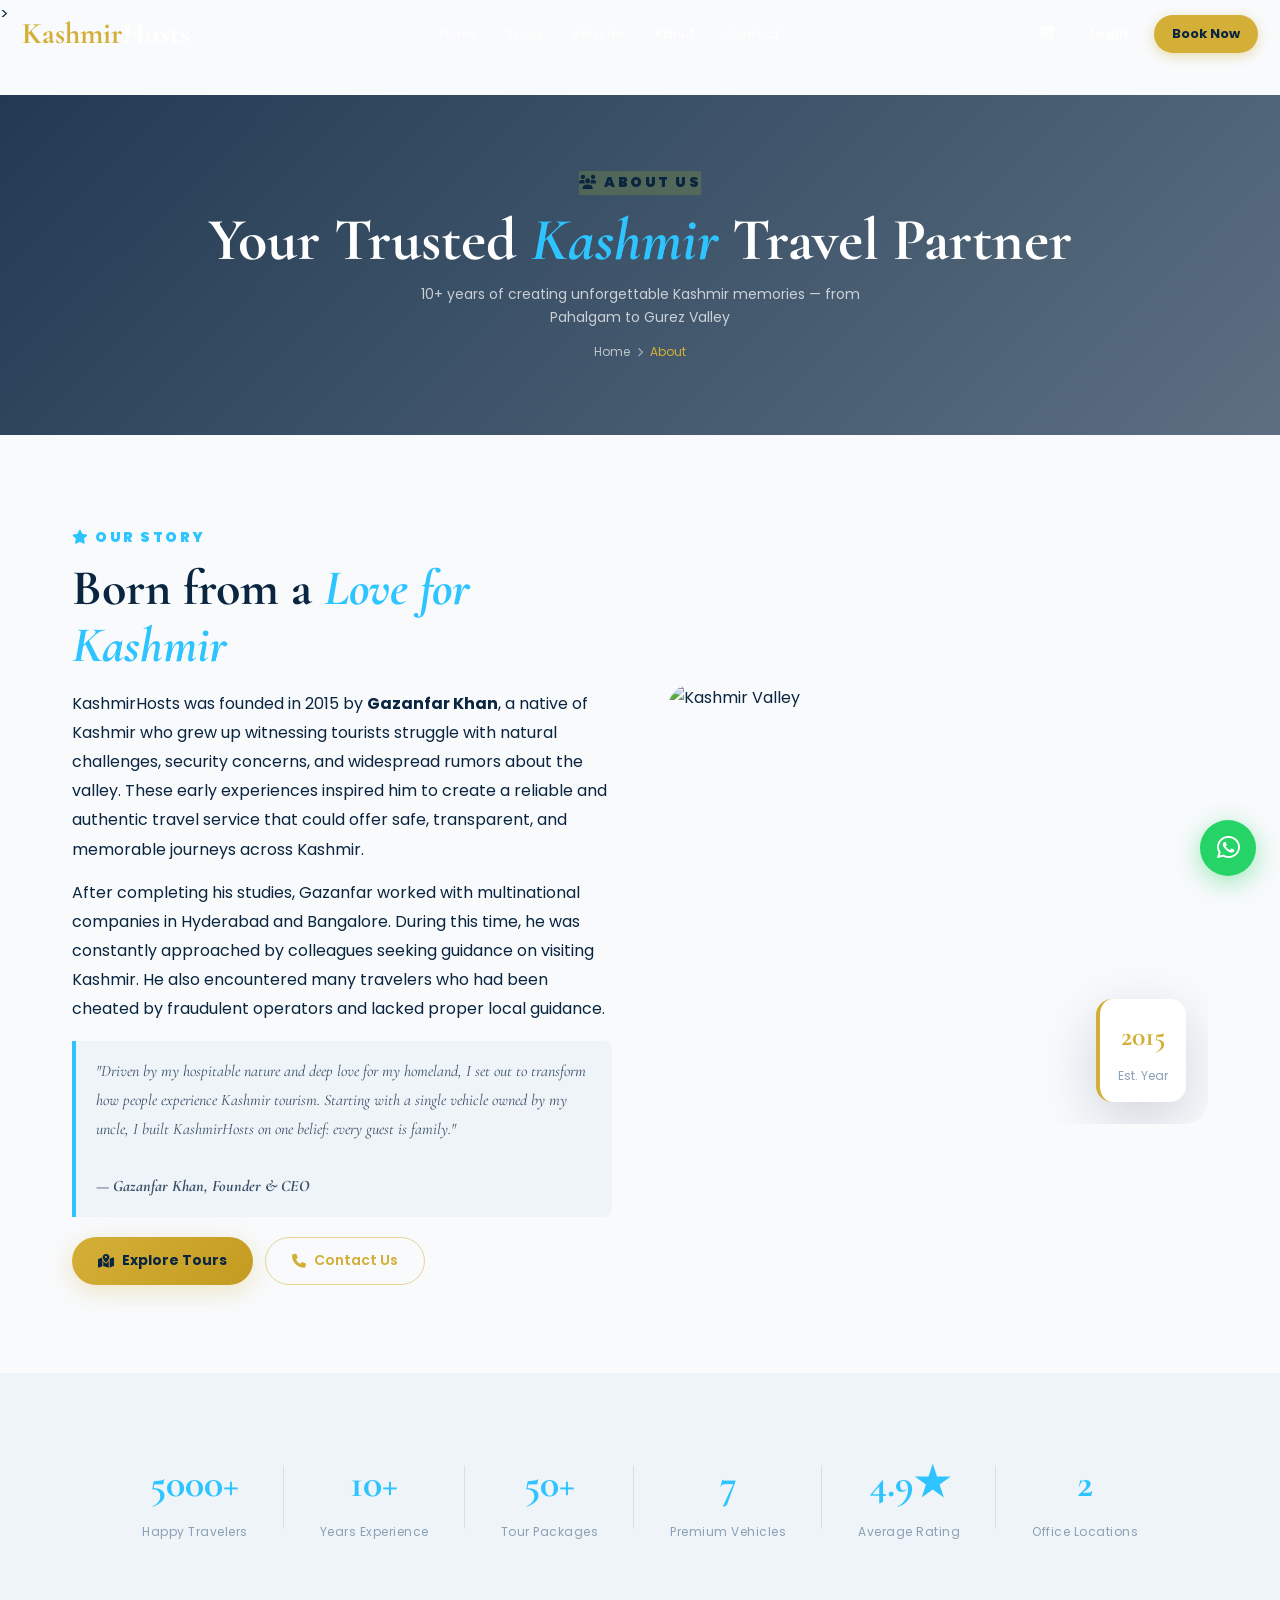
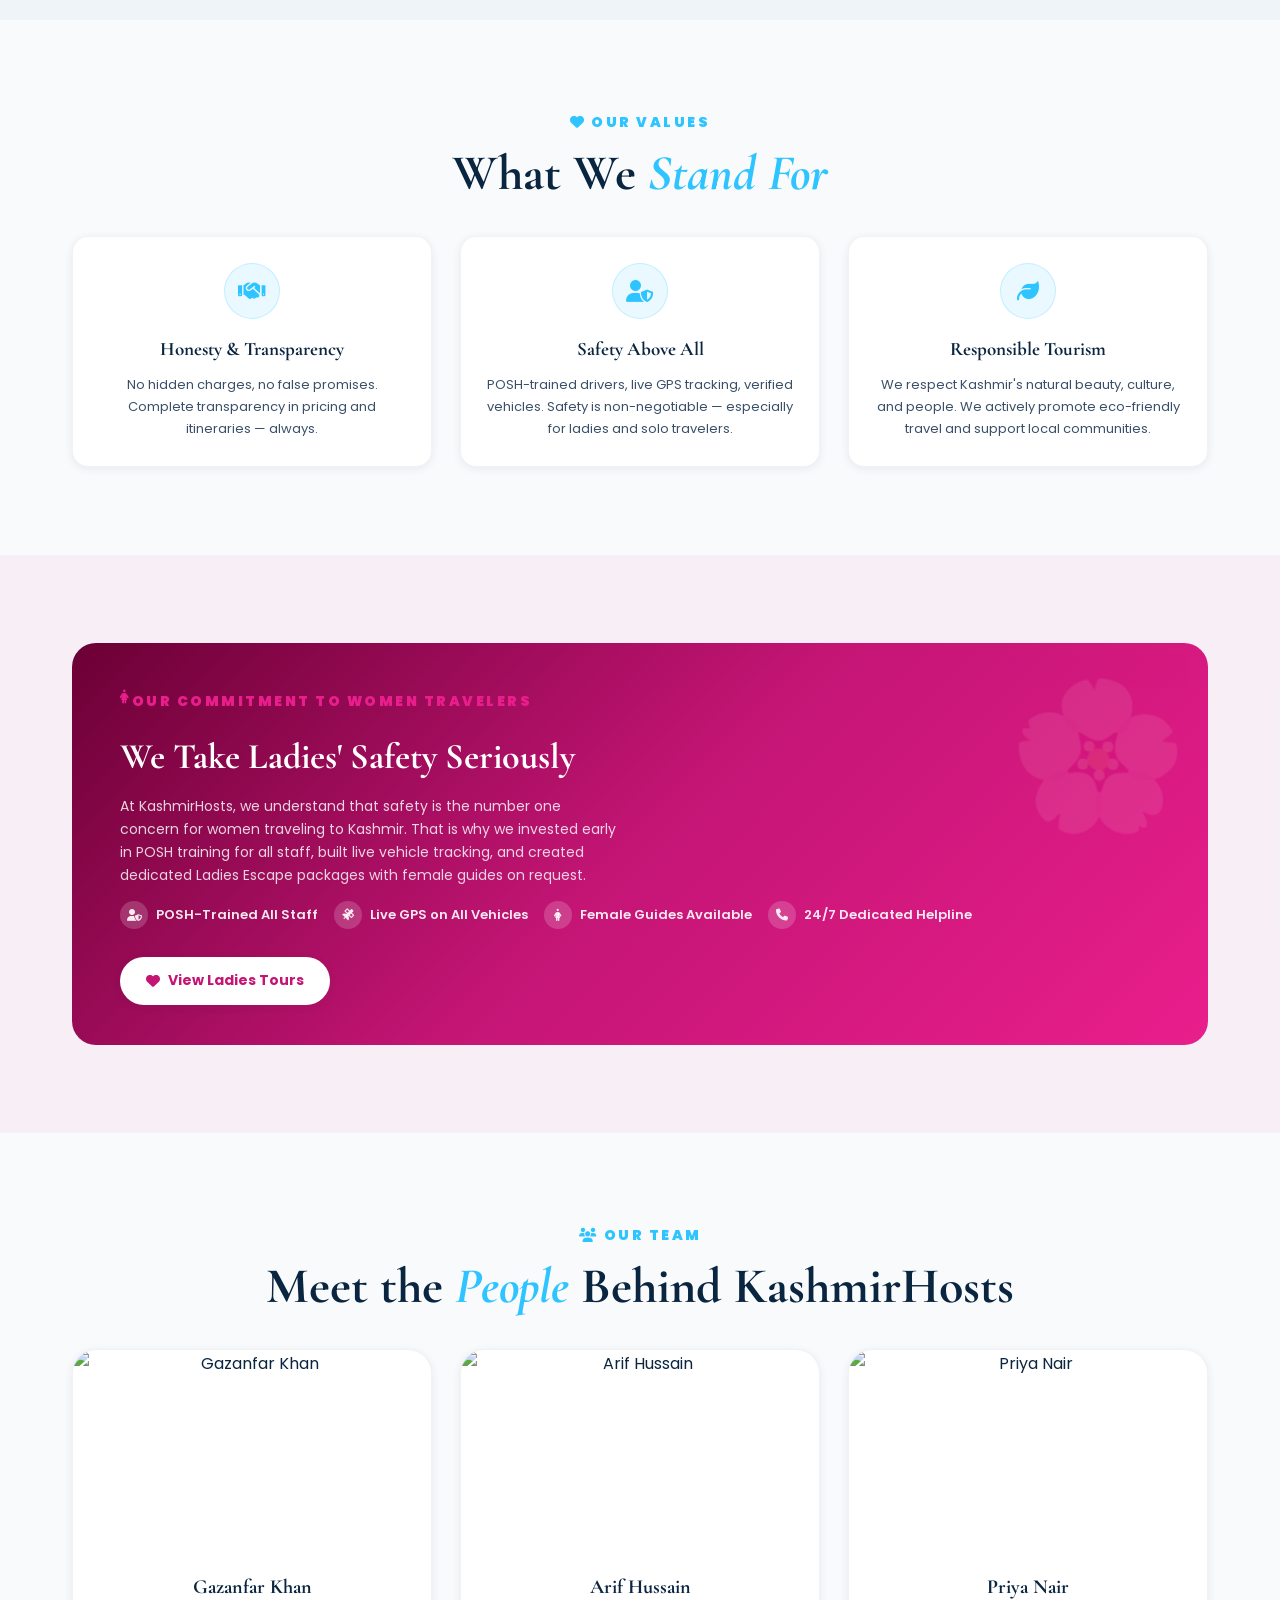
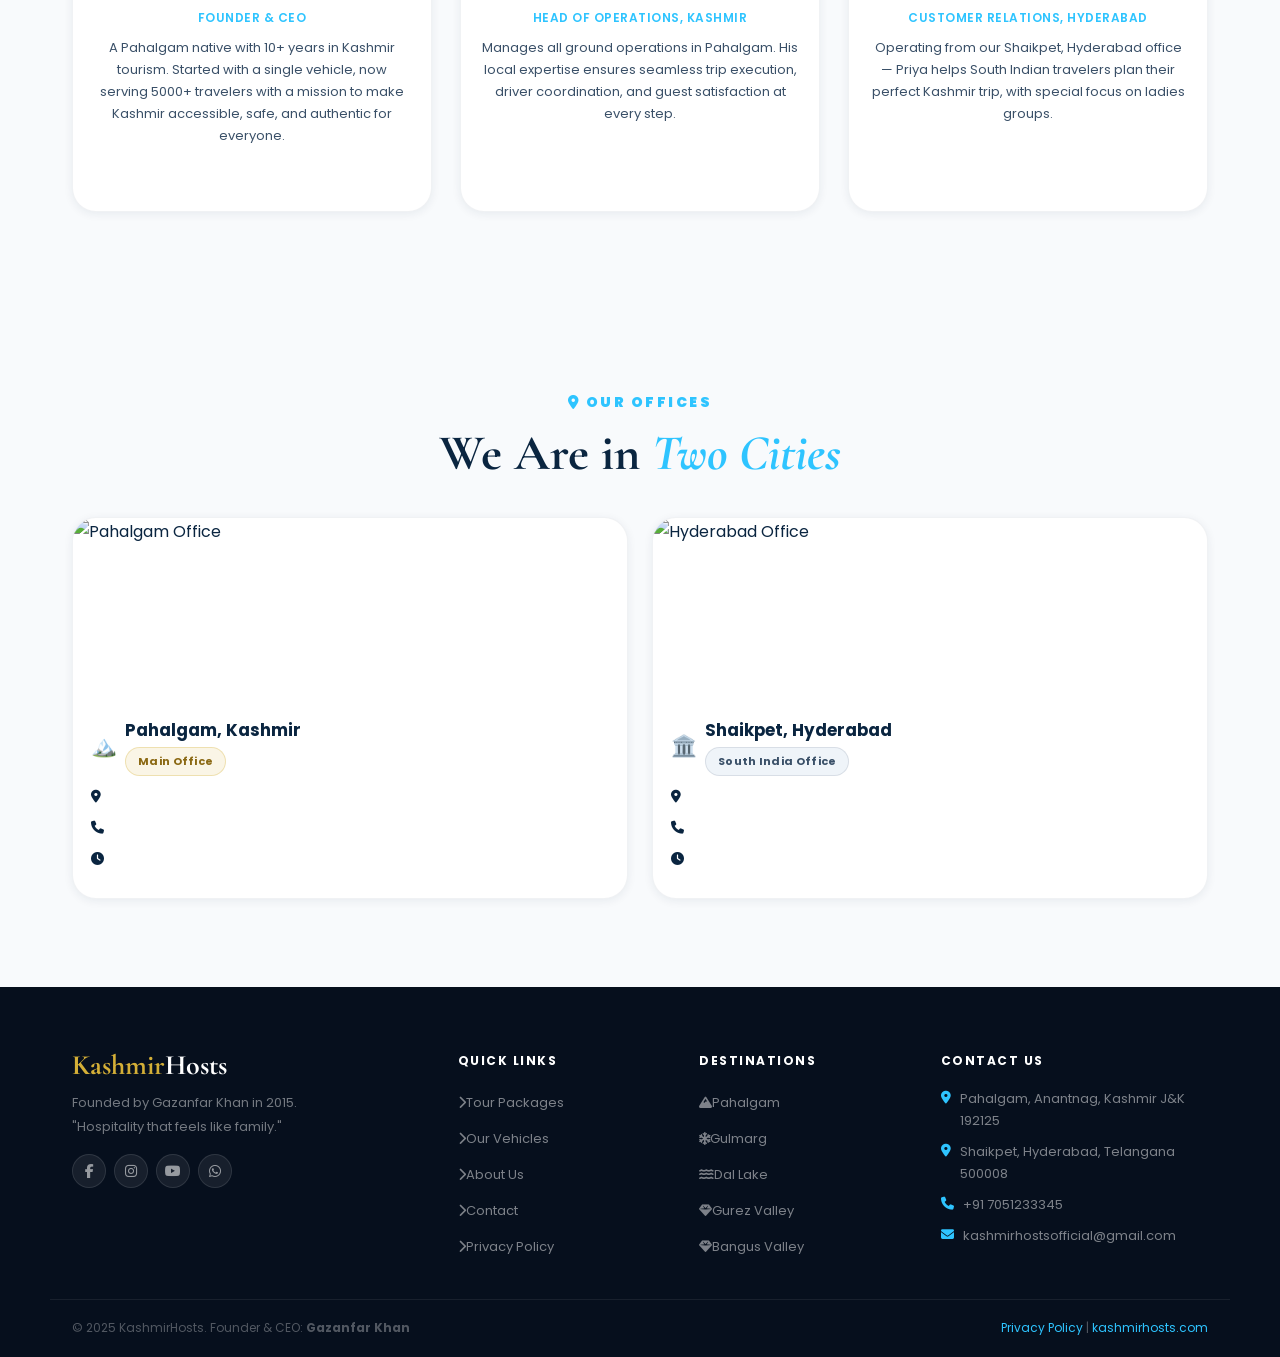
==== commit 14c59ac9: "Enhance SEO and social media metadata in about.html Updated SEO metadata and added Open Graph and Tw" ====
--- a/about.html
+++ b/about.html
@@ -2,13 +2,81 @@
 <html lang="en">
 <head>
   <meta charset="UTF-8"/>
-  <meta name="viewport" content="width=device-width,initial-scale=1.0"/>
-  <title>About Us — KashmirHosts</title>
-  <meta name="description" content="Learn about KashmirHosts — founded by Gazanfar Khan. Offices in Pahalgam Kashmir and Shaikpet Hyderabad."/>
-  <link rel="icon" href="data:image/svg+xml,<svg xmlns='http://www.w3.org/2000/svg' viewBox='0 0 100 100'><text y='.9em' font-size='90'>🏔️</text></svg>"/>
+  <meta name="viewport" content="width=device-width, initial-scale=1.0"/>
+
+  <!-- PRIMARY SEO -->
+  <title>About KashmirHosts | Best Kashmir Travel Agency | Founded by Gazanfar Khan</title>
+  <meta name="description" content="Learn about KashmirHosts, a trusted Kashmir travel agency founded by Gazanfar Khan. 10+ years experience, 5000+ travelers, offices in Pahalgam & Hyderabad.">
+  <meta name="keywords" content="About KashmirHosts, Kashmir travel agency, Gazanfar Khan, Kashmir tourism company, Pahalgam travel agency, Kashmir tour operator">
+  <meta name="author" content="Gazanfar Khan">
+
+  <!-- GOOGLE SEO -->
+  <link rel="canonical" href="https://kashmirhosts.com/about.html">
+  <meta name="robots" content="index, follow">
+
+  <!-- GEO SEO -->
+  <meta name="geo.region" content="IN-JK">
+  <meta name="geo.placename" content="Kashmir, India">
+  <meta name="geo.position" content="34.0837;74.7973">
+  <meta name="ICBM" content="34.0837, 74.7973">
+
+  <!-- OPEN GRAPH -->
+  <meta property="og:title" content="About KashmirHosts | Trusted Kashmir Travel Agency">
+  <meta property="og:description" content="Founded by Gazanfar Khan — 10+ years of trusted Kashmir travel experiences with safety & transparency.">
+  <meta property="og:image" content="https://kashmirhosts.com/preview.jpg">
+  <meta property="og:url" content="https://kashmirhosts.com/about.html">
+  <meta property="og:type" content="website">
+
+  <!-- TWITTER -->
+  <meta name="twitter:card" content="summary_large_image">
+  <meta name="twitter:title" content="About KashmirHosts">
+  <meta name="twitter:description" content="Trusted Kashmir travel agency with 5000+ happy travelers.">
+  <meta name="twitter:image" content="https://kashmirhosts.com/preview.jpg">
+
+  <!-- FAVICON -->
+  <link rel="icon" href="favicon.ico"
+  <link rel="icon" href="favicon.png">>
+
+  <!-- CSS -->
   <link rel="stylesheet" href="css/shared.css"/>
   <link rel="stylesheet" href="css/main.css"/>
   <link rel="stylesheet" href="https://cdnjs.cloudflare.com/ajax/libs/font-awesome/6.5.0/css/all.min.css"/>
+
+  <!-- SCHEMA (IMPORTANT) -->
+  <script type="application/ld+json">
+  {
+    "@context": "https://schema.org",
+    "@type": "Organization",
+    "name": "KashmirHosts",
+    "url": "https://kashmirhosts.com",
+    "logo": "https://kashmirhosts.com/logo.png",
+    "founder": {
+      "@type": "Person",
+      "name": "Gazanfar Khan"
+    },
+    "foundingDate": "2015",
+    "description": "KashmirHosts is a trusted travel agency offering Kashmir tour packages, vehicles, and travel services.",
+    "address": [
+      {
+        "@type": "PostalAddress",
+        "addressLocality": "Pahalgam",
+        "addressRegion": "Jammu & Kashmir",
+        "addressCountry": "India"
+      },
+      {
+        "@type": "PostalAddress",
+        "addressLocality": "Hyderabad",
+        "addressRegion": "Telangana",
+        "addressCountry": "India"
+      }
+    ],
+    "contactPoint": {
+      "@type": "ContactPoint",
+      "telephone": "+91-7051233345",
+      "contactType": "customer service"
+    }
+  }
+  </script>
 </head>
 <body>
 <div id="loader"><div class="ld-logo">Kashmir<b>Hosts</b></div><div class="ld-bar"><div class="ld-fill"></div></div></div>
@@ -141,7 +209,7 @@
   </div>
   <div class="loc-grid">
     <div class="loc-card fll">
-      <img class="loc-img" src="https://images.unsplash.com/photo-1595815771614-ade9d652a65d?w=700&q=80" alt="Pahalgam Office"/>
+      <img class="loc-img" src="https://images.unsplash.com/photo-1600845747913-e33543f94892?q=80&w=1544&auto=format&fit=crop&ixlib=rb-4.1.0&ixid=M3wxMjA3fDB8MHxwaG90by1wYWdlfHx8fGVufDB8fHx8fA%3D%3D=80" alt="Pahalgam Office"/>
       <div class="loc-body">
         <div style="display:flex;align-items:center;gap:8px;margin-bottom:11px">
           <span style="font-size:1.3rem">&#127956;&#65039;</span>
@@ -153,14 +221,14 @@
       </div>
     </div>
     <div class="loc-card fr">
-      <img class="loc-img" src="https://images.unsplash.com/photo-1587474260584-136574528ed5?w=700&q=80" alt="Hyderabad Office"/>
+      <img class="loc-img" src="https://images.unsplash.com/photo-1741545979534-02f59c742730?q=80&w=735&auto=format&fit=crop&ixlib=rb-4.1.0&ixid=M3wxMjA3fDB8MHxwaG90by1wYWdlfHx8fGVufDB8fHx8fA%3D%3D=80" alt="Hyderabad Office"/>
       <div class="loc-body">
         <div style="display:flex;align-items:center;gap:8px;margin-bottom:11px">
           <span style="font-size:1.3rem">&#127963;&#65039;</span>
           <div><h3 style="font-family:var(--ffh);font-size:1.05rem;font-weight:700;color:var(--c)">Shaikpet, Hyderabad</h3><span class="bdg bdg-g" style="margin-top:3px;display:inline-flex">South India Office</span></div>
         </div>
         <div class="ft-ci" style="color:var(--g4)"><i class="fas fa-map-marker-alt" style="color:var(--yd)"></i><span>Shaikpet, Hyderabad, Telangana — 500008</span></div>
-        <div class="ft-ci" style="color:var(--g4)"><i class="fas fa-phone" style="color:var(--yd)"></i><span>+91 98765 43211</span></div>
+        <div class="ft-ci" style="color:var(--g4)"><i class="fas fa-phone" style="color:var(--yd)"></i><span>+91 7051233345</span></div>
         <div class="ft-ci" style="color:var(--g4)"><i class="fas fa-clock" style="color:var(--yd)"></i><span>Mon–Sat 9:00 AM — 7:00 PM</span></div>
       </div>
     </div>
@@ -205,12 +273,12 @@
   <script src="https://www.gstatic.com/firebasejs/10.12.2/firebase-firestore-compat.js"></script>
   <script>
   firebase.initializeApp({
-    apiKey:            "YOUR_API_KEY",
-    authDomain:        "YOUR_PROJECT.firebaseapp.com",
-    projectId:         "YOUR_PROJECT_ID",
-    storageBucket:     "YOUR_PROJECT.appspot.com",
-    messagingSenderId: "YOUR_SENDER_ID",
-    appId:             "YOUR_APP_ID"
+    apiKey: "AIzaSyDZXs-SQvcryKtDh4UjH6ZPAIqY5nMx2lg",
+  authDomain: "kashmir-hosts.firebaseapp.com",
+  projectId: "kashmir-hosts",
+  storageBucket: "kashmir-hosts.firebasestorage.app",
+  messagingSenderId: "129450992454",
+  appId: "1:129450992454:web:3b47749fee0d459ad37b47"
   });
   </script>
   <script src="js/main.js"></script>
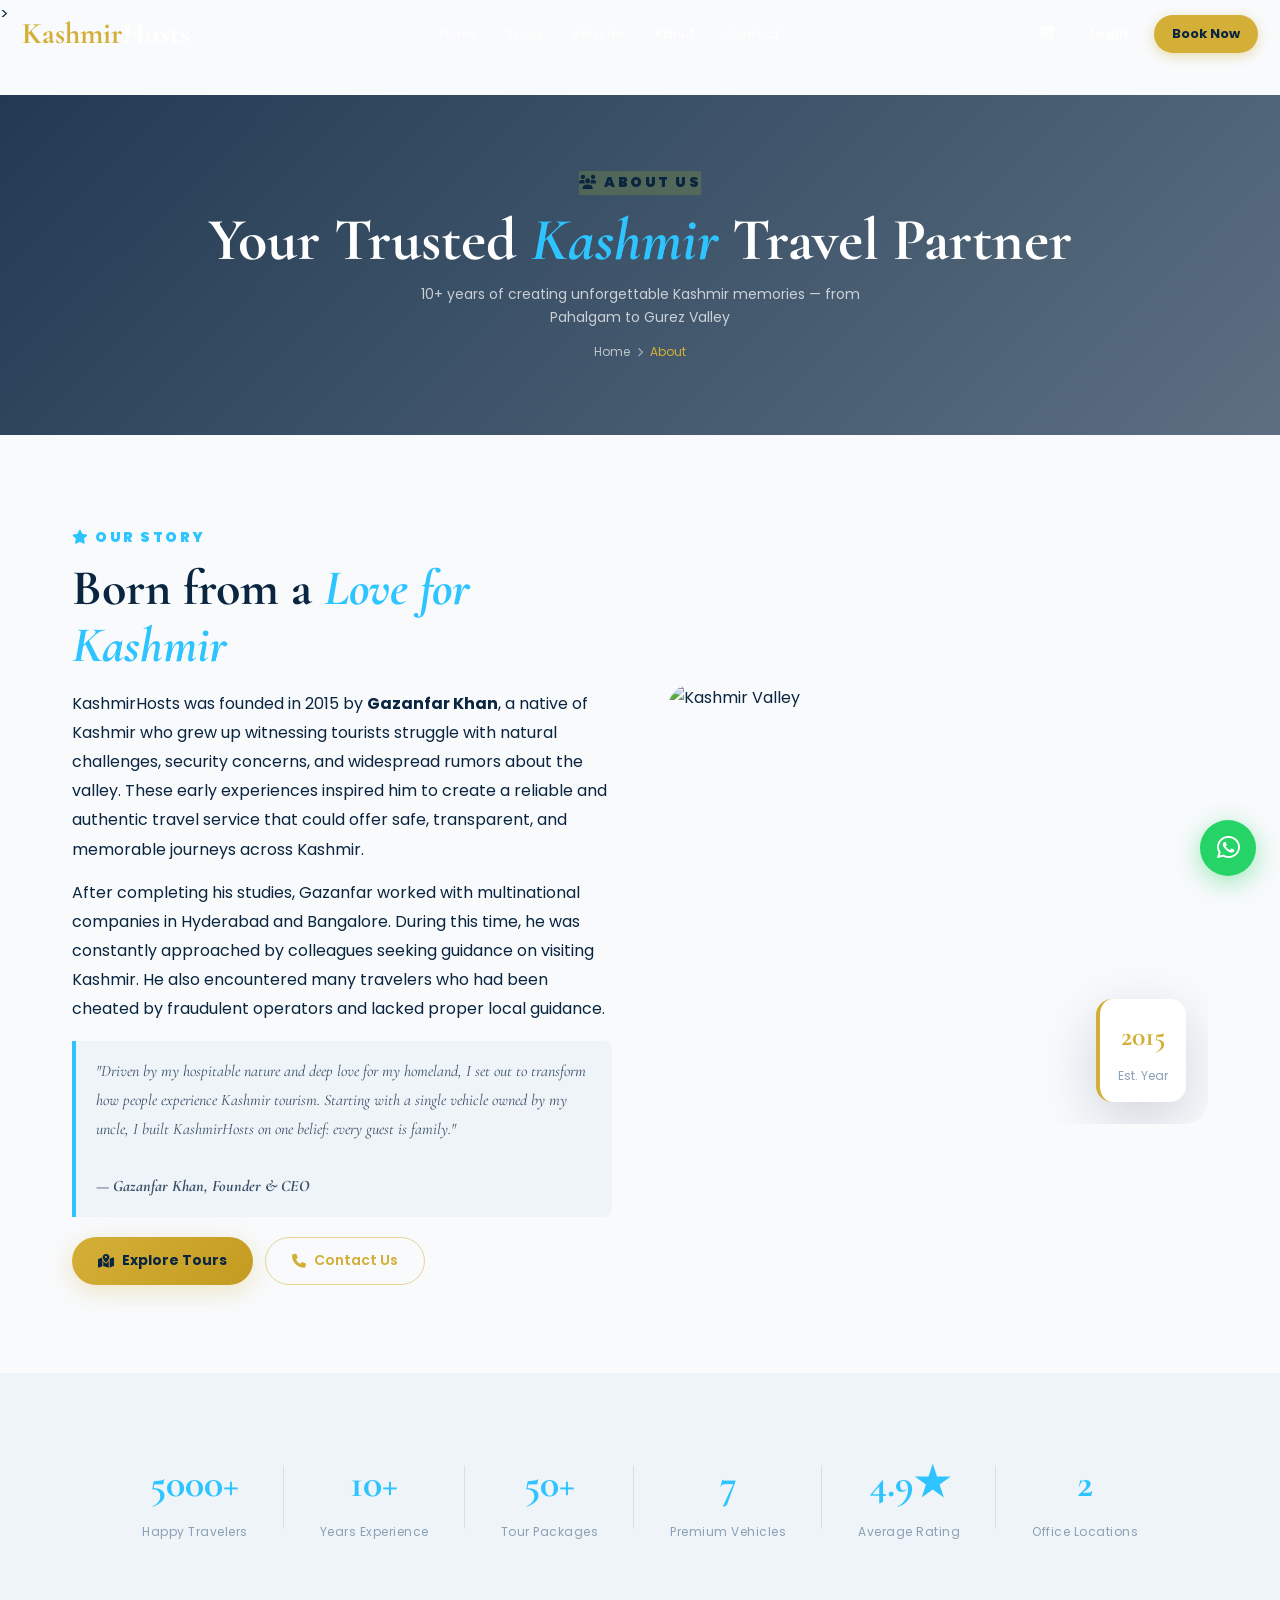
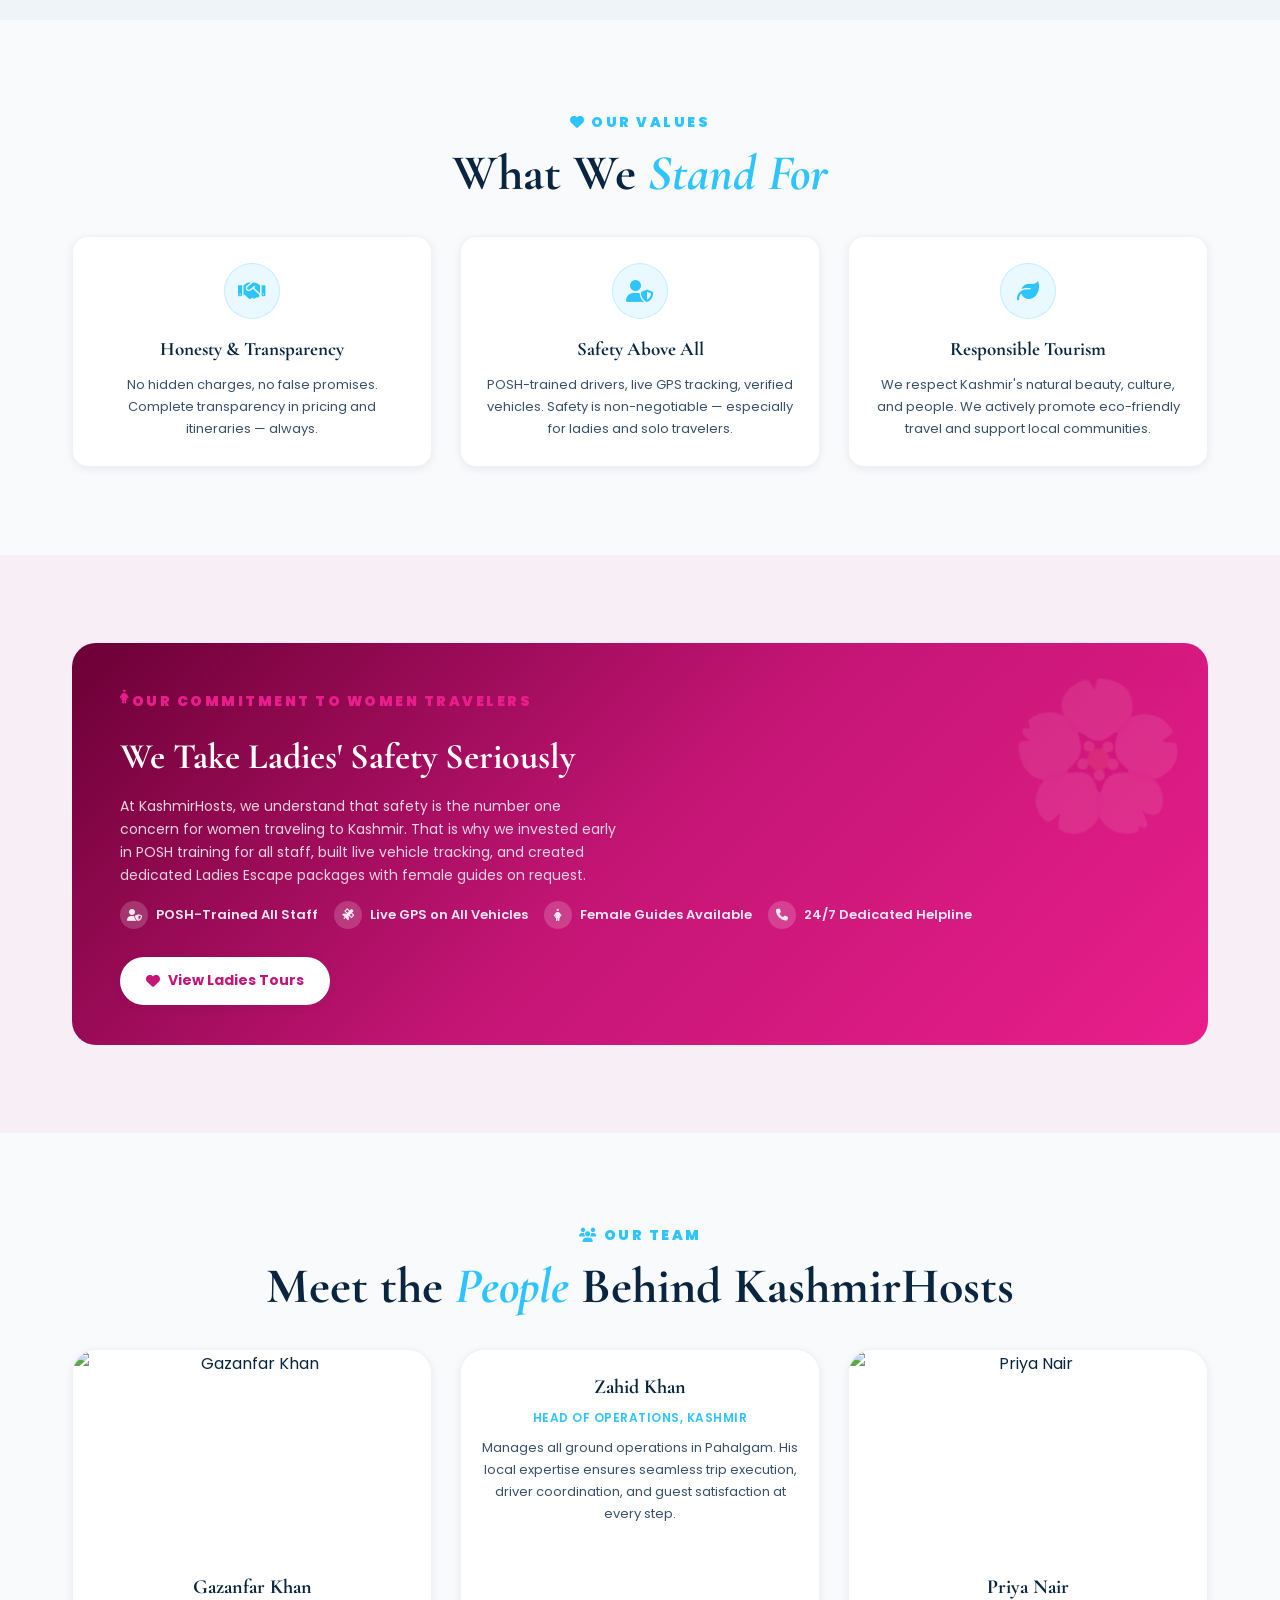
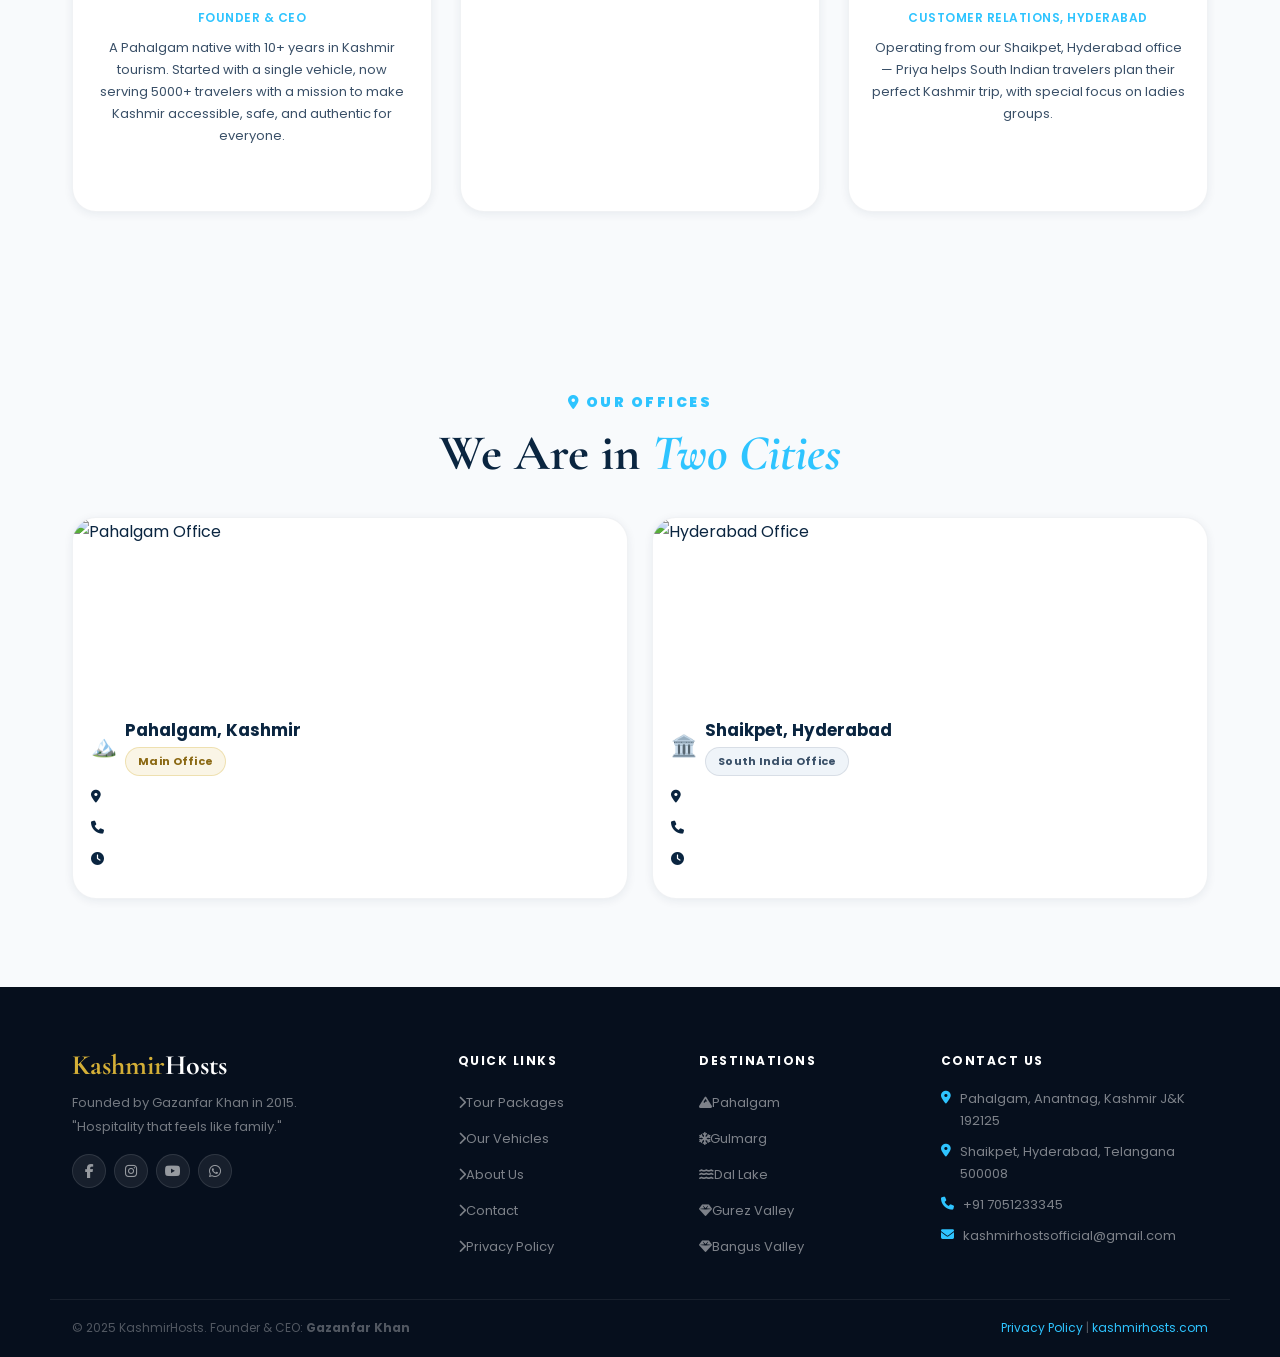
==== commit b0ec9bdc: "Update about.html" ====
--- a/about.html
+++ b/about.html
@@ -122,7 +122,7 @@
     </div>
     <div class="fr">
       <div class="about-img">
-        <img src="https://images.unsplash.com/photo-1569074187119-c87815b476da?w=800&q=80" alt="Kashmir Valley"/>
+        <img src="https://images.unsplash.com/photo-1646204892016-711ed35535ec?q=80&w=1112&auto=format&fit=crop&ixlib=rb-4.1.0&ixid=M3wxMjA3fDB8MHxwaG90by1wYWdlfHx8fGVufDB8fHx8fA%3D%3D=80" alt="Kashmir Valley"/>
         <div class="about-badge"><strong>2015</strong><span>Est. Year</span></div>
       </div>
     </div>
@@ -189,8 +189,7 @@
       </div></div>
     </div>
     <div class="team-card fu d2">
-      <img class="team-img" src="https://images.unsplash.com/photo-1500648767791-00dcc994a43e?w=400&q=80" alt="Arif Hussain"/>
-      <div class="team-body"><div class="t-name">Arif Hussain</div><div class="t-role">Head of Operations, Kashmir</div>
+      <div class="team-body"><div class="t-name">Zahid Khan</div><div class="t-role">Head of Operations, Kashmir</div>
       <p class="t-desc">Manages all ground operations in Pahalgam. His local expertise ensures seamless trip execution, driver coordination, and guest satisfaction at every step.</p></div>
     </div>
     <div class="team-card fu d3">
